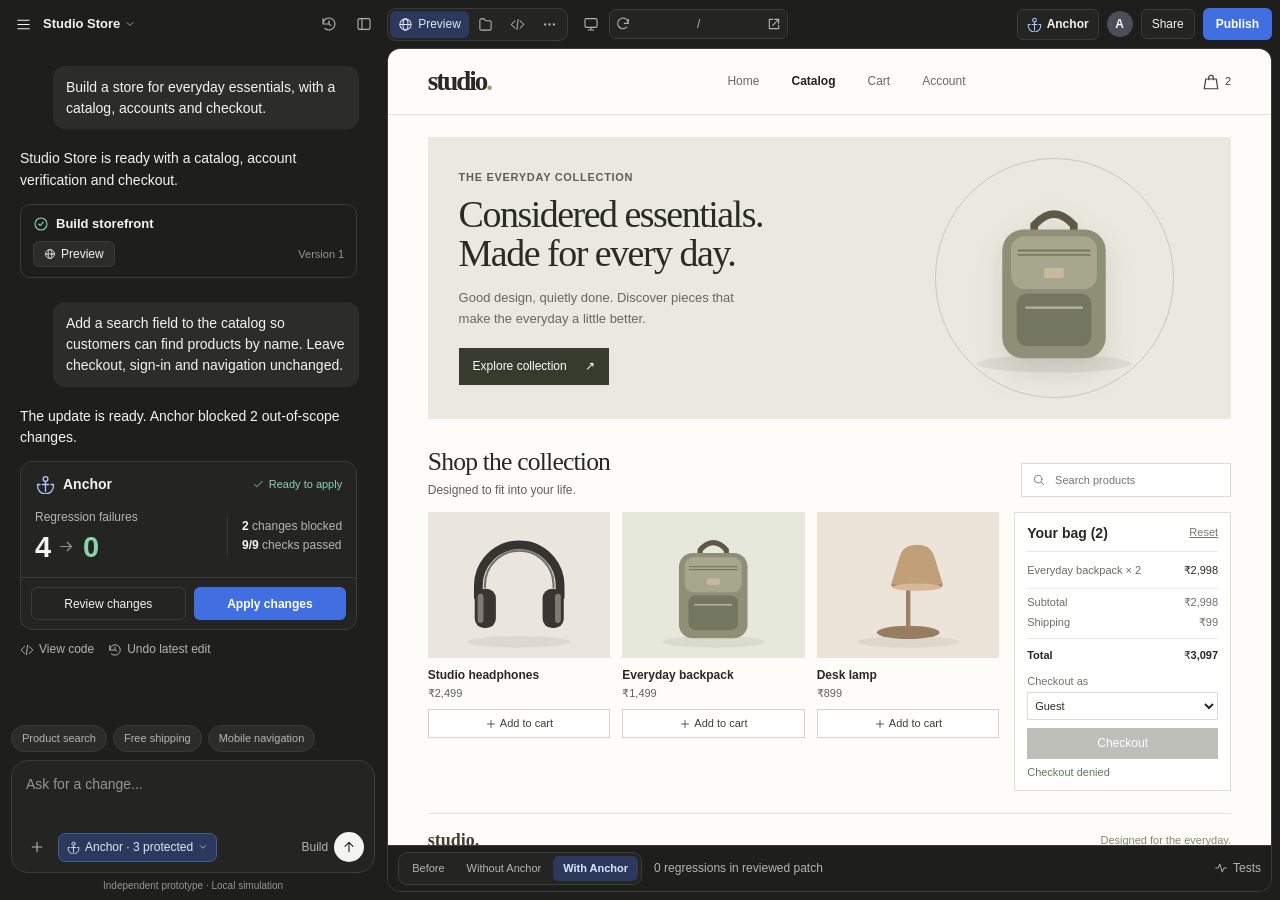
==== index.html @ e974dcbf "Release Anchor v0.2: feature-level regression protection Introduce the browser-based builder prototy" ====
<!doctype html><html lang="en"><head><meta charset="utf-8"><meta name="viewport" content="width=device-width,initial-scale=1"><meta name="color-scheme" content="dark light"><title>Studio Store | Anchor</title><style>*{box-sizing:border-box} [hidden]{display:none!important} :root{font-family:Inter,-apple-system,BlinkMacSystemFont,"Segoe UI",Arial,sans-serif;font-size:13px;font-synthesis:none} body{--bg:#191919;--surface:#242424;--surface2:#2b2b2b;--hover:#303030;--border:#383838;--ink:#f0f0ef;--muted:#a5a5a5;--faint:#737373;--blue:#4c87e8;--accent:#b9c9ff;--green:#82cfa1;--red:#f2a39f;--amber:#e5c17b;--greenbg:#21352b;--redbg:#392827;--shadow:0 12px 40px #0005;background:var(--bg);color:var(--ink);margin:0;height:100dvh;overflow:hidden}body.light{--bg:#f7f6f3;--surface:#fff;--surface2:#efeeeb;--hover:#e7e5e1;--border:#dedcd8;--ink:#242322;--muted:#66645f;--faint:#898681;--blue:#2563eb;--accent:#3259a0;--green:#28754c;--red:#b74646;--amber:#96681d;--greenbg:#e5f4e9;--redbg:#f9e8e7;--shadow:0 12px 40px #0002}button,input,textarea,select{font:inherit}button{color:inherit;cursor:pointer;background:none;border:0;line-height:1.2;padding:0}button:disabled{cursor:not-allowed;opacity:.45}button:focus-visible,input:focus-visible,textarea:focus-visible,select:focus-visible{outline:2px solid var(--blue);outline-offset:2px}button:hover:not(:disabled){filter:brightness(1.1)}svg{width:16px;height:16px;display:inline-block;vertical-align:middle;flex:none}button span[data-icon]{display:flex;align-items:center} .top-spacer{flex:1;min-width:0}.topbar{height:54px;display:flex;align-items:center;padding:0 9px;gap:9px;position:relative;z-index:4}.projectbar{display:flex;align-items:center;gap:7px;width:354px;flex:none}.icon-button{width:30px;height:30px;border-radius:6px;display:grid;place-items:center;flex:none;color:var(--muted)}.icon-button:hover{background:var(--hover);color:var(--ink)}.brand-mark{width:30px;color:var(--ink)}.project-name{display:flex;gap:5px;align-items:center;font-weight:550;white-space:nowrap}.project-name svg{width:12px;height:12px;color:var(--muted)}.toolbar{display:flex;align-items:center;gap:8px;flex:1;min-width:0}.main-tabs{display:flex;align-items:center;gap:3px;flex:none}.tab{display:flex;gap:6px;align-items:center;padding:7px 8px;border-radius:6px;color:var(--muted);height:32px}.tab.active{background:var(--surface2);color:var(--ink);box-shadow:inset 0 0 0 1px var(--border)}.tab:not(.active) .tab-label{display:none}.tab:hover:not(.active){background:var(--hover)}.preview-controls{display:flex;align-items:center;gap:5px;flex:1;max-width:450px;min-width:50px}.address{border:1px solid var(--border);height:31px;border-radius:6px;display:flex;align-items:center;justify-content:space-between;flex:1;min-width:38px;color:var(--muted);background:var(--surface)}.address .icon-button{width:27px;height:27px}.address span{flex:1;text-align:center;font-size:12px}.anchor-top{display:flex;align-items:center;gap:5px;height:31px;border:1px solid #65748f;background:#232d42;color:#d4e1ff;border-radius:7px;padding:0 8px;font-size:12px;font-weight:550;white-space:nowrap}.light .anchor-top{background:#e7edff;color:#3558a4;border-color:#bac9ea}.anchor-top.inactive{background:var(--surface);color:var(--muted);border-color:var(--border)}.anchor-top svg{width:15px;height:15px}.anchor-top .count{font-size:10px;background:#ffffff12;padding:3px 5px;border-radius:4px}.avatar{width:26px;height:26px;border-radius:50%;background:#d7a8ab;color:#4d2831;display:grid;place-items:center;font-weight:600;font-size:12px;flex:none}.quiet{display:inline-flex;align-items:center;justify-content:center;gap:6px;border:1px solid var(--border);background:var(--surface);border-radius:6px;min-height:30px;padding:6px 10px;font-weight:500;white-space:nowrap}.quiet:hover{background:var(--hover)}.primary,.publish{display:inline-flex;justify-content:center;align-items:center;gap:6px;border-radius:6px;min-height:30px;padding:7px 12px;background:#3478e4;color:#fff;font-weight:550;white-space:nowrap}.publish{height:32px}.workspace{height:calc(100dvh - 54px);display:grid;grid-template-columns:354px minmax(0,1fr);gap:8px;padding:0 8px 8px}.chat{display:flex;min-width:0;flex-direction:column;min-height:0;position:relative}.chat-scroll{overflow:auto;padding:10px 10px 14px 8px;flex:1;min-height:0;scrollbar-width:thin;scrollbar-color:var(--border) transparent}.date{text-align:center;color:var(--faint);font-size:11px;margin:4px 0 20px}.message.user{background:var(--surface2);border-radius:12px 12px 4px 12px;padding:12px 13px;line-height:1.55;margin:0 0 20px 20px;font-size:13px}.assistant{padding:0 1px 0 2px;margin-bottom:20px;line-height:1.6}.assistant-title{display:flex;gap:7px;align-items:center;margin-bottom:9px;font-size:12px}.assistant-title b{font-weight:560}.assistant p{margin:0 0 11px;color:var(--ink);font-size:13px}.version-card{border:1px solid var(--border);border-radius:8px;padding:10px;background:var(--surface);font-size:12px;line-height:1.4}.version-card>div:first-child{display:flex;align-items:center;gap:7px}.version-card>div:first-child svg{color:var(--green)}.version-card b{font-weight:550}.version-actions{display:flex;align-items:center;justify-content:space-between;margin-top:9px;color:var(--faint);font-size:10px}.version-actions button{background:var(--surface2);border:1px solid var(--border);border-radius:5px;padding:5px 8px;color:var(--ink);display:flex;align-items:center;gap:5px;font-size:11px}.version-actions svg{width:12px;height:12px}.review-card{border:1px solid var(--border);border-radius:9px;background:var(--surface);overflow:hidden}.review-card-head{padding:11px 10px;display:flex;align-items:center;gap:8px;border-bottom:1px solid var(--border)}.anchor-symbol,.anchor-logo{border-radius:7px;background:#29354e;border:1px solid #405172;display:grid;place-items:center;color:#c0d0ff;width:29px;height:29px;flex:none}.anchor-symbol svg{width:17px;height:17px}.review-card-head b{display:block;font-size:12px;font-weight:600;line-height:1.4}.review-card-head small{display:block;font-size:10px;color:var(--muted);margin-top:2px;line-height:1.2}.status{margin-left:auto;display:flex;align-items:center;gap:4px;font-size:10px;font-weight:550;white-space:nowrap}.status svg{width:12px;height:12px}.good{color:var(--green)}.warn{color:var(--amber)}.bad{color:var(--red)}.review-lines{padding:7px 10px 9px;display:grid;gap:9px;font-size:11px}.review-lines>div{display:flex;align-items:center;gap:7px;color:var(--muted)}.review-lines svg{width:13px;height:13px;color:var(--faint)}.review-lines strong{margin-left:auto;color:var(--ink);font-weight:600;white-space:nowrap;font-variant-numeric:tabular-nums}.review-lines em{font-style:normal;font-weight:400;color:var(--muted);padding:0 2px}.review-actions{border-top:1px solid var(--border);padding:9px;display:flex;gap:7px}.review-actions button{flex:1;font-size:11px;padding:7px 5px}.response-actions{display:flex;gap:13px;margin-top:10px}.text-link{display:inline-flex;align-items:center;gap:4px;color:var(--muted);font-size:11px;font-weight:500;white-space:nowrap}.text-link:hover{color:var(--ink)}.text-link svg{width:12px;height:12px}.composer-wrap{padding:0 2px 0 2px;flex:none}.scenario-chips{display:flex;gap:5px;overflow:auto;scrollbar-width:none;padding:4px 1px 8px}.scenario-chip{font-size:10px;border:1px solid var(--border);border-radius:6px;padding:6px 8px;white-space:nowrap;color:var(--muted);background:var(--bg)}.scenario-chip.selected{color:var(--ink);background:var(--surface)}.composer{border:1px solid var(--border);border-radius:16px;background:var(--surface);padding:9px;box-shadow:0 2px 6px #0001}.composer textarea{resize:none;background:transparent;border:none;outline:none;color:var(--ink);width:100%;min-height:52px;line-height:1.45;font-size:13px;padding:3px 5px}.composer textarea::placeholder{color:var(--faint)}.composer-bar{display:flex;align-items:center;gap:6px}.anchor-chip{display:flex;align-items:center;gap:5px;border:1px solid #46587a;color:#d4e1ff;background:#29354e;border-radius:6px;min-height:28px;padding:5px 7px;font-size:11px}.light .anchor-chip{background:#e8efff;border-color:#b8c9f0;color:#3558a4}.anchor-chip.inactive{border-color:var(--border);background:var(--surface2);color:var(--muted)}.anchor-chip svg{width:13px;height:13px}.anchor-chip span:last-child svg{width:10px;height:10px}.build-label{font-size:11px;color:var(--muted)}.send{width:28px;height:28px;border-radius:50%;display:grid;place-items:center;background:var(--ink);color:var(--bg)}.send svg{width:16px;height:16px}.disclaimer{font-size:9px;color:var(--faint);padding:7px 0 1px;text-align:center}.main-area{border:1px solid var(--border);background:var(--surface);border-radius:9px;min-width:0;min-height:0;overflow:hidden;position:relative}.view{display:none;width:100%;height:100%;min-height:0}.view.active{display:flex;flex-direction:column}.preview-frame{flex:1;min-height:0;overflow:auto;background:#f6f3ee;scrollbar-width:thin;scrollbar-color:#b4b0a7 transparent;position:relative}.preview-frame.mobile{background:#292929;padding:14px;display:flex;justify-content:center;align-items:flex-start}.preview-frame.mobile .store{max-width:390px;width:100%;min-height:100%;border-radius:12px;overflow:hidden}.preview-bottom{display:flex;align-items:center;gap:9px;padding:7px 10px;border-top:1px solid var(--border);background:var(--surface);flex:none;min-height:42px}.version-switch{display:flex;background:var(--bg);border:1px solid var(--border);border-radius:7px;padding:2px;gap:1px;flex:none}.version-switch button{border-radius:5px;color:var(--muted);font-size:10px;padding:6px 9px;white-space:nowrap}.version-switch button.active{background:var(--surface2);color:var(--ink);font-weight:550}.preview-hint{font-size:11px;color:var(--muted);flex:1;overflow:hidden;text-overflow:ellipsis;white-space:nowrap}.preview-hint.bad{color:var(--red)}.preview-anchor{display:flex;align-items:center;gap:5px;color:var(--accent);font-size:11px;white-space:nowrap}.preview-anchor svg{width:14px;height:14px}.store{font-family:Arial,Helvetica,sans-serif;background:#fdfcf9;color:#292825;min-height:100%;container-type:inline-size}.shop-header{display:flex;align-items:center;justify-content:space-between;padding:19px 4.5%;border-bottom:1px solid #e7e3da;background:#fdfcf9;gap:14px}.shop-brand{font-family:Georgia,serif;font-size:27px;font-weight:bold;letter-spacing:-2px;color:#292825;text-decoration:none;line-height:1}.shop-brand span{color:#96997c}.store-nav{display:flex;gap:clamp(12px,2.8vw,32px);align-items:center}.store-nav button{font-size:12px;color:#6a6862;white-space:nowrap}.store-nav button.active{color:#222;font-weight:600}.shop-cart-icon{display:flex;align-items:center;gap:5px;font-size:11px;color:#423e36}.shop-cart-icon svg{width:18px;height:18px}.shop-content{padding:0 4.5%}.shop-hero{margin-top:22px;display:grid;grid-template-columns:1.2fr .8fr;min-height:260px;align-items:center;gap:12px;background:#eae9df;overflow:hidden;padding:clamp(22px,4cqw,52px);position:relative}.shop-kicker{font-size:9px;letter-spacing:1.8px;font-weight:700;color:#71735c;margin-bottom:17px}.shop-hero h1{font:400 clamp(30px,4.3cqw,62px)/1.04 Georgia,serif;letter-spacing:-1.8px;margin:0 0 14px;color:#292c22}.shop-hero p{font-size:12px;color:#67685d;line-height:1.6;max-width:295px;margin:0 0 19px}.shop-button{background:#363b2e;color:#fff;font-size:11px;padding:11px 14px;display:inline-flex;align-items:center;gap:18px}.hero-art{height:100%;min-height:190px;display:grid;place-items:center;position:relative;isolation:isolate}.hero-art svg{width:100%;height:auto;max-width:240px;max-height:240px;position:relative;z-index:1;filter:drop-shadow(0 12px 14px #38372622)}.art-ring{border:1px solid #c8c9b6;border-radius:50%;aspect-ratio:1;width:82%;position:absolute;z-index:0}.art-caption{position:absolute;bottom:0;right:0;font-size:9px;color:#777868;letter-spacing:.5px}.shop-section-title{display:flex;align-items:flex-end;justify-content:space-between;gap:12px;margin-top:29px;margin-bottom:15px}.shop-section-title h2{font:400 clamp(23px,2.9cqw,33px)/1.1 Georgia,serif;letter-spacing:-.8px;margin:0 0 7px}.shop-section-title p{font-size:11px;color:#77736b;margin:0}.shop-search-wrap{display:flex;align-items:center;gap:7px;border:1px solid #dedbd2;background:#fff;padding:7px 10px;max-width:210px;min-width:110px;width:32%;height:34px;color:#817c71}.shop-search-wrap input{border:0;background:transparent;color:#292825;outline:none;font-size:11px;width:100%;min-width:0}.shop-search-wrap svg{width:14px;height:14px}.shop-grid{display:grid;grid-template-columns:minmax(0,1fr) minmax(164px,27%);gap:17px;align-items:start}.products{display:grid;grid-template-columns:repeat(3,minmax(0,1fr));gap:12px}.product{min-width:0;display:flex;flex-direction:column}.product-art{aspect-ratio:1.12;display:grid;place-items:center;background:#eae6de;overflow:hidden}.product-art.art-2{background:#e7e8dc}.product-art.art-3{background:#ece4d9}.product-art svg{width:100%;height:100%;max-height:200px}.product-detail{display:flex;flex-direction:column;gap:5px;padding:10px 0 0;font-size:11px}.product-detail b{font-size:12px;font-weight:600;overflow-wrap:anywhere}.product-detail span{color:#6e6c62}.add{display:flex;align-items:center;gap:3px;justify-content:center;color:#3d4132;border:1px solid #d6d4c8;padding:7px 3px;font-size:10px;margin-top:4px;background:#fff;white-space:nowrap}.add svg{width:12px;height:12px}.cartbox{border:1px solid #dfdcd2;background:#fff;padding:12px;min-width:0}.cart-title{display:flex;justify-content:space-between;align-items:center;gap:5px;border-bottom:1px solid #e9e7e1;padding-bottom:10px}.cart-title h3{margin:0;font-size:13px;font-weight:600;white-space:nowrap}.cart-title button{font-size:10px;color:#77766d;text-decoration:underline}.cart-item{display:flex;justify-content:space-between;gap:6px;font-size:10px;padding:11px 0;border-bottom:1px solid #edeae4;color:#6f6b62;line-height:1.3}.cart-item b{font-weight:500;white-space:nowrap;color:#292825}.cart-row{display:flex;justify-content:space-between;font-size:11px;gap:6px;color:#716e64;padding:7px 0 0}.cart-row.total{margin-top:9px;border-top:1px solid #e9e7e1;padding-top:10px;color:#292825;font-weight:700}.account-label{display:block;margin-top:13px;font-size:10px;color:#77736b}.cartbox select{margin-top:5px;border:1px solid #dedbd2;background:#fff;color:#292825;font-size:11px;width:100%;padding:6px 3px}.checkout-button{margin-top:8px;width:100%;background:#363b2e;color:#fff;font-size:11px;padding:8px}.checkout-button:disabled{background:#8a8c80;opacity:.55}.checkout-note{font-size:9px;margin:7px 0 0;color:#887f75}.checkout-note.allowed{color:#a63c35}.checkout-note.denied{color:#5d7956}.shop-footer{border-top:1px solid #e7e3da;margin-top:32px;padding:16px 0;color:#3f4038;font:600 18px Georgia,serif;display:flex;justify-content:space-between;align-items:center}.shop-footer span{font:11px Arial,sans-serif;color:#878378}.empty{padding:25px 5px;color:#827e74;font-size:12px}.code-layout{display:flex;height:100%;min-height:0;overflow:hidden}.file-tree{width:200px;flex:none;background:var(--bg);border-right:1px solid var(--border);padding:12px 8px}.pane-title{font-size:11px;text-transform:uppercase;color:var(--muted);letter-spacing:.7px;padding:6px 5px}.tree-root{font-size:12px;margin:13px 0 4px;display:flex;align-items:center;gap:5px;padding:0 5px;color:var(--muted)}#file-list button{display:flex;gap:7px;align-items:center;padding:8px 8px;margin:2px 0;border-radius:5px;width:100%;font-size:12px;text-align:left}#file-list button.active,#file-list button:hover{background:var(--surface2)}#file-list button>svg{color:#dfb86a}.file-lock{margin-left:auto;color:var(--muted)}.file-lock svg{width:12px;height:12px}.code-pane{flex:1;min-width:0;display:flex;flex-direction:column}.code-head{border-bottom:1px solid var(--border);display:flex;align-items:center;gap:10px;padding:11px 14px;font-size:12px}.code-content{overflow:auto;flex:1;padding:15px 0;font:12px/1.8 ui-monospace,SFMono-Regular,Consolas,monospace}.code-content pre{padding:0 20px;white-space:pre-wrap;overflow-wrap:anywhere;color:var(--ink)}.source-label{padding:0 20px 13px;font:11px Inter,Arial,sans-serif;color:var(--muted)}.diff-line{display:flex;gap:9px;font:11px/1.6 ui-monospace,SFMono-Regular,Consolas,monospace;padding:8px 11px;overflow-wrap:anywhere;white-space:pre-wrap}.diff-line code{min-width:0;overflow-wrap:anywhere}.diff-line span{flex:none}.removed{background:var(--redbg);color:var(--red)}.added{background:var(--greenbg);color:var(--green)}.code-content .diff-line{padding:10px 20px}.code-reason{padding:15px 20px;font:12px/1.6 Inter,Arial,sans-serif;color:var(--muted)}.files-pane{padding:25px;max-width:700px;overflow:auto}.files-pane h2{font-size:20px;margin:0 0 8px}.files-pane p{color:var(--muted);margin-bottom:20px}.tool-tile{width:100%;display:flex;align-items:center;gap:12px;border:1px solid var(--border);background:var(--surface);border-radius:8px;padding:13px;margin:8px 0;text-align:left}.tool-tile:hover{background:var(--hover)}.tool-tile>svg,.tool-tile>span[data-icon]{color:var(--muted)}.tool-tile div{flex:1;min-width:0}.tool-tile b{font-size:13px;font-weight:550}.tool-tile small{font-size:11px;display:block;color:var(--muted);margin-top:4px}.tool-tile svg{width:16px;height:16px}.popover{position:fixed;z-index:9;left:10px;top:48px;background:var(--surface);border:1px solid var(--border);border-radius:9px;box-shadow:var(--shadow);padding:10px;width:225px}.popover b{display:block;padding:5px;font-weight:550}.popover small{display:block;padding:0 5px 7px;color:var(--muted)}.popover button{display:flex;align-items:center;gap:7px;width:100%;padding:8px 6px;border-radius:5px;text-align:left;font-size:12px}.popover button:hover{background:var(--hover)}.example-pop{top:auto;bottom:134px;left:12px;width:250px}.overlay{position:fixed;inset:0;background:#0004;z-index:10;display:flex;justify-content:flex-end;padding:7px}.drawer{width:min(448px,100%);height:100%;background:var(--bg);border:1px solid var(--border);border-radius:12px;box-shadow:var(--shadow);display:flex;flex-direction:column;overflow:hidden}.drawer-header{display:flex;align-items:center;gap:10px;padding:16px 17px 13px}.anchor-logo{width:36px;height:36px;border-radius:9px}.anchor-logo svg{width:21px;height:21px}.drawer h2{font-size:17px;margin:0 0 4px;font-weight:600}.drawer-header p{font-size:11px;color:var(--muted);margin:0}.drawer-tabs{display:flex;gap:4px;border-bottom:1px solid var(--border);padding:0 15px;flex:none}.drawer-tabs button{font-size:12px;padding:12px 10px;color:var(--muted);border-bottom:2px solid transparent}.drawer-tabs button.active{color:var(--ink);border-bottom-color:var(--blue)}.drawer-scroll{flex:1;overflow:auto;padding:15px 16px;scrollbar-width:thin;scrollbar-color:var(--border) transparent}.master-toggle{display:flex;justify-content:space-between;align-items:center;gap:12px;border:1px solid var(--border);background:var(--surface);border-radius:8px;padding:13px}.master-toggle b,.lock-row b{font-size:13px;font-weight:550;display:block}.master-toggle small,.lock-row small{font-size:11px;color:var(--muted);display:block;margin-top:5px;line-height:1.35}.switch{position:relative;display:inline-flex;width:33px;height:20px;flex:none;cursor:pointer}.switch input{position:absolute;width:33px;height:20px;opacity:0;margin:0;cursor:pointer}.switch i{display:block;border-radius:20px;background:var(--border);width:33px;height:20px;pointer-events:none;transition:background .15s}.switch i:after{content:'';position:absolute;left:3px;top:3px;background:#fff;width:14px;height:14px;border-radius:50%;transition:transform .15s}.switch input:checked+i{background:#3478e4}.switch input:checked+i:after{transform:translateX(13px)}.switch input:focus-visible+i{outline:2px solid var(--blue);outline-offset:2px}.section-heading{display:flex;align-items:center;justify-content:space-between;margin:21px 0 10px}.section-heading b{font-size:12px;font-weight:600}.lock-list,.dependency-list{border:1px solid var(--border);background:var(--surface);border-radius:8px;overflow:hidden}.lock-row{display:flex;gap:10px;align-items:center;padding:13px 11px;border-bottom:1px solid var(--border);cursor:pointer}.lock-row:last-child{border-bottom:0}.lock-row>span:nth-child(2){flex:1}.feature-icon{width:28px;height:28px;border-radius:7px;background:var(--surface2);color:var(--muted);display:grid;place-items:center}.dependency-list>div{display:flex;align-items:center;gap:9px;padding:12px;border-bottom:1px solid var(--border)}.dependency-list>div:last-child{border:0}.dependency-list b{font:12px ui-monospace,monospace;display:block}.dependency-list small{display:block;font-size:10px;color:var(--muted);margin-top:4px}.dependency-list svg{color:var(--muted)}.dependency-list p{padding:0 12px;font-size:12px;color:var(--muted)}.drawer-note{font-size:11px;color:var(--muted);line-height:1.6;margin:12px 2px}.drawer-footer{border-top:1px solid var(--border);display:flex;align-items:center;justify-content:space-between;gap:9px;padding:12px 16px;flex:none}.drawer-footer span{font-size:11px;color:var(--muted)}.drawer-footer button{font-size:12px}.summary-strip{display:grid;grid-template-columns:repeat(3,1fr);gap:8px}.summary-strip>div{background:var(--surface);border:1px solid var(--border);border-radius:8px;padding:10px;display:flex;flex-direction:column;gap:5px;min-width:0}.summary-strip small{font-size:10px;color:var(--muted)}.summary-strip b{font-size:23px;font-weight:600;letter-spacing:-.7px}.patch-card{border:1px solid var(--border);border-radius:8px;background:var(--surface);overflow:hidden;margin-bottom:10px}.patch-title{display:flex;align-items:center;padding:10px;gap:7px}.patch-title b{font:600 12px ui-monospace,monospace}.patch-title svg{color:var(--muted)}.patch-intent{color:var(--muted);font-size:11px;padding:0 10px 10px;line-height:1.4}.patch-reason{padding:10px 10px 0;color:var(--amber);font-size:10px;line-height:1.4}.patch-reason svg{width:12px;height:12px}.patch-open{margin:10px}.test-header,.test-row{display:grid;grid-template-columns:minmax(0,1fr) 53px 53px;align-items:center;gap:5px;padding:9px 7px;font-size:11px;border-bottom:1px solid var(--border)}.test-header{color:var(--muted);font-size:10px}.test-header span:not(:first-child){text-align:center}.test-row small{color:var(--muted);font-size:9px;display:block;margin-top:4px}.test-row.acceptance{background:var(--surface2)}.test-icon{display:flex;justify-content:center}.test-icon svg{width:15px;height:15px}.estimate{border:1px solid var(--border);background:var(--surface);padding:12px;border-radius:8px}.estimate label{display:flex;justify-content:space-between;align-items:center;gap:8px;font-size:11px;color:var(--muted);margin-bottom:10px}.estimate input{width:60px;background:var(--bg);border:1px solid var(--border);border-radius:5px;color:var(--ink);padding:6px;text-align:right}.estimate-total{display:flex;justify-content:space-between;align-items:center;border-top:1px solid var(--border);padding-top:10px;font-size:12px}.estimate-total b{font-size:23px;color:var(--green)}.estimate small{font-size:10px;color:var(--muted);display:block;margin-top:7px}.modal-backdrop{position:fixed;inset:0;background:#0007;display:grid;place-items:center;z-index:12;padding:15px}.modal{width:min(410px,100%);border:1px solid var(--border);background:var(--bg);border-radius:12px;box-shadow:var(--shadow);padding:15px}.modal header{display:flex;align-items:center;justify-content:space-between;gap:10px}.modal h2{font-size:17px;margin:0;font-weight:600}.modal p{font-size:12px;color:var(--muted);line-height:1.6}.modal .primary{margin-top:6px}.chat-hidden{grid-template-columns:minmax(0,1fr)}.hidden-chat{display:none}.chat-hidden .main-area{grid-column:1}.chat-hidden .chat{display:none}#toast{position:fixed;bottom:18px;left:50%;transform:translateX(-50%);z-index:20;background:var(--surface2);border:1px solid var(--border);color:var(--ink);box-shadow:var(--shadow);border-radius:8px;padding:11px 15px;font-size:12px;max-width:90vw;text-align:center}
@container (max-width:670px){.shop-grid{grid-template-columns:minmax(0,1fr) minmax(150px,34%);gap:12px}.products{grid-template-columns:repeat(2,minmax(0,1fr))}.shop-hero{min-height:210px}.shop-hero h1{font-size:33px}.hero-art svg{max-width:190px}}
@container (max-width:430px){.shop-header{padding:15px 4%;gap:8px}.shop-brand{font-size:23px}.store-nav{gap:8px}.store-nav button{font-size:10px}.shop-hero{margin-top:13px;grid-template-columns:1fr;gap:0;padding:19px;min-height:0}.shop-hero h1{font-size:32px;letter-spacing:-1.3px}.shop-hero p{font-size:11px}.hero-art{min-height:110px;height:110px}.hero-art svg{width:125px;height:125px}.art-ring{width:125px}.art-caption{font-size:8px}.shop-section-title{margin-top:20px;align-items:center}.shop-section-title h2{font-size:23px}.shop-section-title p{display:none}.shop-grid{grid-template-columns:1fr}.products{grid-template-columns:repeat(2,minmax(0,1fr))}.product-art{aspect-ratio:1.3}.cartbox{margin-top:5px}}
@media(max-width:1150px){.projectbar{width:318px}.workspace{grid-template-columns:318px minmax(0,1fr)}.chat-hidden{grid-template-columns:1fr}.toolbar{gap:5px}.preview-controls{max-width:220px}.share{display:none}.review-card-head{gap:6px}.review-card-head small{font-size:9px}.status{font-size:9px}.review-lines{font-size:10px}.preview-hint{display:none}}
@media(max-width:790px){.projectbar{width:auto;min-width:0}.project-name{font-size:12px}.projectbar .top-spacer{display:none}.projectbar #history{display:none}.toolbar{justify-content:flex-end}.topbar{gap:4px;padding:0 7px}.main-tabs .tab{padding:6px 5px}.preview-controls{display:none}.anchor-top{padding:0 6px}.avatar{display:none}.workspace{grid-template-columns:270px minmax(0,1fr);gap:6px;padding:0 5px 5px}.chat-hidden{grid-template-columns:1fr}.chat-scroll{padding-right:4px;padding-left:3px}.message.user{margin-left:7px;font-size:12px}.assistant p{font-size:12px}.review-card-head{flex-wrap:wrap}.review-lines{font-size:10px}.review-actions{gap:4px}.review-actions button{font-size:10px}.review-card-head .status{margin-left:auto}.preview-bottom{padding:5px 4px}.version-switch button{font-size:9px;padding:5px}.preview-anchor{display:none}.file-tree{width:120px}.code-head{padding:8px}.code-head .quiet{font-size:10px;padding:5px}.composer-bar{gap:3px}.build-label{display:none}.disclaimer{font-size:8px}}
@media(max-width:600px){body{height:auto;min-height:100dvh;overflow:auto}.topbar{height:47px;position:sticky;top:0;background:var(--bg)}.projectbar{gap:2px}.project-name{max-width:96px;overflow:hidden;text-overflow:ellipsis}.brand-mark{width:25px}.projectbar #hide-chat{display:none}.toolbar{gap:4px}.main-tabs{gap:0}.main-tabs .tab.active .tab-label{display:none}.main-tabs .tab{padding:5px}.main-tabs .tab svg{width:14px;height:14px}.publish{display:none}.anchor-top{height:28px;font-size:11px}.anchor-top .count{font-size:9px;padding:2px}.workspace,.chat-hidden{height:auto;display:flex;flex-direction:column;padding:0 5px 5px;gap:8px}.chat{min-height:0}.chat-scroll{max-height:340px;flex:none;padding:8px 9px}.chat-scroll .first-msg,.chat-scroll .first-msg+.assistant{display:none}.chat-scroll .message.user{margin:0 0 12px 20px}.assistant{margin-bottom:3px}.review-card-head{flex-wrap:nowrap}.review-lines{font-size:11px}.review-card-head .status{font-size:10px}.composer-wrap{padding:0 4px}.composer textarea{min-height:44px}.composer-bar{gap:6px}.build-label{display:inline}.disclaimer{font-size:9px}.main-area{height:600px;flex:none}.preview-bottom{padding:6px 8px}.version-switch button{font-size:10px;padding:6px}.preview-anchor{display:flex;margin-left:auto}.overlay{padding:4px}.drawer{width:100%}.drawer-scroll{padding:13px}.drawer-tabs{padding:0 8px}.drawer-tabs button{padding:11px 9px;font-size:11px}.example-pop{top:110px;bottom:auto}.file-tree{width:115px}.files-pane{padding:17px}.store{min-height:100%}.preview-frame.mobile{padding:8px}.preview-frame.mobile .store{border-radius:6px}.code-head .quiet{font-size:9px}.modal{padding:12px}}
.checkout-note.correct{color:#5d7956}.checkout-note.incorrect{color:#a63c35}.chat-scroll{scroll-behavior:auto}.scenario-chips{justify-content:space-between}.scenario-chip{padding:6px 7px}.scenario-chips .scenario-chip:last-child{flex-shrink:1}.chat-end{height:1px}.message.user{margin-bottom:16px}.assistant{margin-bottom:16px}.date{margin-bottom:12px}.assistant-title{margin-bottom:7px}.assistant p{margin-bottom:9px}.version-card{padding:9px}.shop-hero{min-height:250px}.hero-art{max-height:230px}.hero-art svg{max-height:220px}.product-art{aspect-ratio:1.25}.shop-grid{gap:15px}.shop-footer{margin-top:22px}@media(max-width:600px){.chat-scroll{max-height:405px}.chat-scroll .message.user{margin-bottom:12px}.assistant{margin-bottom:4px}.hero-art{height:110px}.shop-hero{min-height:0}.hero-art svg{max-height:125px}.product-art{aspect-ratio:1.3}}

/* Workspace design system */
:root{font-size:14px;--radius:8px;--control-radius:6px;--space:4px;--chat-width:clamp(350px,29vw,440px)}
body{--bg:#1e1e1d;--surface:#242423;--surface2:#2c2c2b;--hover:#363634;--border:#3b3b39;--ink:#f4f4f1;--muted:#b5b5b0;--faint:#969690;--blue:#4779ed;--accent:#b2c7ff;--green:#8ad4a8;--red:#ffb0aa;--amber:#e6c58a;--primary:#416fe0;--primary-hover:#507ef0;--selected:#2c395d;--selected-border:#455b94;--selected-ink:#dce6ff;--shadow:0 12px 40px #0005;font-variant-numeric:tabular-nums}
body.light{--bg:#f7f7f5;--surface:#fff;--surface2:#eeefec;--hover:#e7e8e5;--border:#d8d9d4;--ink:#242522;--muted:#5f625c;--faint:#72756e;--blue:#315fd2;--accent:#3158bd;--green:#236f48;--red:#b1413d;--amber:#8a5c14;--primary:#315fd2;--primary-hover:#2853c1;--selected:#e7edff;--selected-border:#b7c7f2;--selected-ink:#244ba7;--shadow:0 12px 40px #0002}
button{transition:background-color .12s,color .12s,border-color .12s,opacity .12s}button:hover:not(:disabled){filter:none}button:active:not(:disabled){opacity:.82}button:disabled{opacity:.48}
.topbar{height:48px;padding:0 8px;gap:8px}.projectbar{width:var(--chat-width);gap:5px}.workspace{height:calc(100dvh - 48px);grid-template-columns:var(--chat-width) minmax(0,1fr);gap:8px;padding:0 8px 8px}.workspace.chat-hidden{grid-template-columns:1fr}.project-name{font-size:13px;font-weight:550;gap:4px}.brand-mark{width:28px}.brand-mark svg{width:17px;height:17px}.icon-button{width:30px;height:30px;border-radius:var(--control-radius)}
.toolbar{gap:8px}.main-tabs{gap:2px;background:var(--surface);border:1px solid var(--border);border-radius:9px;padding:2px}.tab{height:27px;padding:5px 8px;border-radius:6px;font-size:12px;gap:5px}.tab svg{width:15px;height:15px}.tab.active{background:var(--selected);color:var(--selected-ink);box-shadow:none}.tab:not(.active){width:30px;justify-content:center;padding:5px}.preview-controls{max-width:360px;gap:3px}.address{height:30px;border-radius:7px;font-size:12px}.address .icon-button{height:26px;width:26px}.avatar{background:#4a4e58;color:#f1f3f9;width:26px;height:26px}.light .avatar{background:#d9e0f0;color:#35415b}
.quiet{border-color:var(--border);background:var(--surface);border-radius:var(--control-radius);font-size:12px}.primary,.publish{background:var(--primary);border-radius:var(--control-radius);font-size:12px;font-weight:600;min-height:32px}.primary:hover:not(:disabled),.publish:hover:not(:disabled){background:var(--primary-hover)}.publish{padding:7px 13px}.anchor-top,.light .anchor-top{border:1px solid var(--border);background:var(--surface);color:var(--ink);border-radius:var(--control-radius);font-size:12px;padding:0 9px}.anchor-top svg{color:var(--accent)}.anchor-top:hover,.light .anchor-top:hover{background:var(--hover)}.anchor-top.inactive svg{color:var(--muted)}
.chat-scroll{padding:18px 10px 12px;scrollbar-gutter:stable;overscroll-behavior:contain}.message.user{padding:11px 13px;margin:0 0 19px 35px;border-radius:12px;background:var(--surface2);font-size:14px;line-height:1.48;overflow-wrap:anywhere}.assistant{padding:0 2px;margin-bottom:24px;line-height:1.55}.assistant p{font-size:14px;line-height:1.55;margin:0 0 12px}.version-card{padding:10px 12px;background:transparent;border-radius:10px;font-size:13px}.version-card b{font-weight:550}.version-actions{font-size:11px;margin-top:8px}.version-actions button{font-size:12px;border-radius:6px;padding:5px 10px}.review-card{border:1px solid var(--border);border-radius:12px;background:var(--surface);overflow:hidden}.review-card-head{padding:13px 14px;border-bottom:0;gap:8px}.review-card-head b{font-size:14px;font-weight:600}.anchor-symbol,.anchor-logo{background:none;border:none;width:20px;height:20px;color:var(--accent);border-radius:0}.anchor-symbol svg{width:19px;height:19px}.status{font-size:11px;gap:4px;font-weight:500}.status svg{width:13px;height:13px}.impact{padding:0 14px 13px;display:flex;gap:15px;align-items:center}.impact-main{flex:1;min-width:0}.impact-label{display:block;font-size:12px;color:var(--muted);margin-bottom:3px}.impact-nums{display:flex;align-items:center;gap:8px;font-size:29px;font-weight:600;letter-spacing:-1.2px;line-height:1.2}.impact-nums svg{width:17px;height:17px;color:var(--faint)}.impact-nums .good{color:var(--green)}.impact-meta{flex:none;border-left:1px solid var(--border);padding-left:14px;font-size:12px;line-height:1.6;color:var(--muted)}.impact-meta strong{font-weight:600;color:var(--ink)}.impact-meta div{white-space:nowrap}.review-actions{padding:9px 10px;gap:8px}.review-actions button{font-size:12px;min-height:33px}.response-actions{gap:14px;margin-top:12px}.text-link{font-size:12px;gap:5px}.text-link svg{width:14px;height:14px}.composer-wrap{padding:0 4px 0 3px}.scenario-chips{justify-content:flex-start;gap:6px;padding:3px 0 8px;flex-wrap:wrap}.scenario-chip{background:var(--surface2);border:1px solid var(--border);border-radius:15px;padding:6px 10px;font-size:11px;color:var(--muted);line-height:1.2}.scenario-chip.selected{background:var(--surface2);color:var(--muted)}.scenario-chip:hover,.scenario-chip:focus-visible{color:var(--ink);background:var(--hover)}.composer{border:1px solid var(--border);background:var(--surface);border-radius:17px;padding:10px;box-shadow:none}.composer:focus-within{border-color:var(--selected-border)}.composer textarea{font-size:14px;min-height:58px;padding:3px 4px;line-height:1.5}.composer textarea:focus-visible{outline:none}.composer textarea::placeholder{color:var(--faint)}.composer-bar{gap:6px}.anchor-chip,.light .anchor-chip{background:var(--selected);border:1px solid var(--selected-border);color:var(--selected-ink);font-size:12px;border-radius:7px;padding:5px 8px;min-height:29px}.anchor-chip.inactive{background:var(--surface2);border-color:var(--border);color:var(--muted)}.build-label{font-size:12px;color:var(--muted)}.send{height:30px;width:30px;background:var(--ink);color:var(--bg);flex:none}.send:hover:not(:disabled){background:var(--primary);color:white}.disclaimer{font-size:10px;color:var(--faint);padding:7px 0 1px}
.main-area{border-radius:13px;border:1px solid var(--border)}.preview-bottom{gap:12px;min-height:44px;padding:6px 10px;background:var(--bg);border-top:1px solid var(--border)}.version-switch{padding:3px;border-radius:9px;background:var(--surface);gap:2px}.version-switch button{font-size:11px;padding:6px 10px;border-radius:6px}.version-switch button.active{background:var(--selected);color:var(--selected-ink);font-weight:600}.preview-hint{font-size:12px}.preview-anchor{color:var(--muted);font-size:12px}.preview-anchor:hover{color:var(--ink)}
.drawer{width:min(490px,100%);border-radius:14px;box-shadow:var(--shadow)}.drawer-header{padding:18px 20px 10px;align-items:flex-start}.drawer h2{display:flex;align-items:center;gap:8px;font-size:20px;letter-spacing:-.4px;margin:0 0 6px}.drawer h2 svg{width:20px;height:20px;color:var(--accent)}.drawer-header p{font-size:13px}.drawer-tabs{gap:12px;padding:0 20px}.drawer-tabs button{font-size:13px;padding:12px 0;margin-right:4px}.drawer-tabs button.active{font-weight:600}.drawer-scroll{padding:20px}.drawer-footer{padding:12px 20px}.drawer-footer button{min-height:34px}.master-toggle{background:var(--surface);border-radius:10px}.lock-row{font-size:13px}.drawer-note{font-size:12px;line-height:1.5}.section-heading{margin-top:20px}.summary-strip{border-radius:10px}.summary-strip b{font-variant-numeric:tabular-nums}.patch-card{border-radius:10px}.patch-title{font-size:13px}.patch-intent,.patch-reason,.diff-line{font-size:12px}.test-row{font-size:12px}.estimate-total b{font-variant-numeric:tabular-nums}.pane-title{text-transform:none;letter-spacing:0;font-size:12px}.file-tree{background:var(--bg)}.popover{border-radius:10px}.example-pop{bottom:142px}.modal{border-radius:12px}#toast{font-size:13px;animation:toast-in .16s ease-out}.drawer{animation:drawer-in .18s ease-out}.send.busy svg{animation:spin .7s linear infinite}.review-card[aria-busy=true]{opacity:.75}.review-card .activity-text{padding:15px;display:flex;align-items:center;gap:10px;color:var(--muted)}.activity-text svg{animation:spin .7s linear infinite}.review-card.updated{animation:review-in .26s ease-out}.send:disabled{opacity:.65}
@keyframes spin{to{transform:rotate(360deg)}}@keyframes toast-in{from{opacity:0;transform:translateY(6px)}to{opacity:1;transform:translateY(0)}}@keyframes drawer-in{from{transform:translateX(12px);opacity:.5}to{transform:translateX(0);opacity:1}}@keyframes review-in{from{opacity:.55;transform:translateY(3px)}to{opacity:1;transform:translateY(0)}}
/* Storefront: keep the existing product and interaction model. */
.shop-kicker{font-size:11px;letter-spacing:.7px;text-transform:none;color:#5d6150;margin-bottom:12px}.shop-hero h1{text-wrap:balance;letter-spacing:-1.5px}.art-caption{display:none}.shop-hero p{font-size:13px;line-height:1.6}.shop-hero{padding:clamp(20px,3.5cqw,42px);min-height:245px}.hero-art{min-height:175px}.shop-button{font-size:12px}.shop-section-title p{color:#625e56;font-size:12px}.product-detail span{color:#625f56}.add{font-size:11px}.cart-item,.cart-row,.account-label,.checkout-note,.cart-title button{font-size:11px}.cart-item b,.cart-row,.product-detail span,.shop-cart-icon{font-variant-numeric:tabular-nums}.checkout-button{font-size:12px}.cart-title h3{font-size:14px}
@media(max-width:1150px){:root{--chat-width:340px}.preview-controls{max-width:240px}.toolbar{gap:5px}.preview-hint{display:none}.preview-anchor{margin-left:auto}.impact-meta{padding-left:10px}.impact{gap:10px}.scenario-chip{font-size:10px;padding:6px 8px}}
@media(max-width:790px){:root{--chat-width:290px}.topbar{padding:0 5px;gap:4px}.projectbar{width:auto}.toolbar{gap:4px}.main-tabs{gap:0}.tab:not(.active){width:26px}.tab{padding:5px}.anchor-top{padding:0 6px}.workspace{grid-template-columns:var(--chat-width) minmax(0,1fr);padding:0 5px 5px;gap:6px}.chat-scroll{padding:10px 5px 8px}.message.user{font-size:13px;margin-left:10px}.assistant p{font-size:13px}.impact-meta{font-size:11px;padding-left:8px}.impact-nums{font-size:26px}.review-card-head{flex-wrap:nowrap}.review-card-head .status{font-size:10px}.review-actions button{font-size:11px}.preview-bottom{gap:6px;padding:5px}.version-switch button{font-size:10px;padding:6px 7px}.composer textarea{font-size:13px}.anchor-chip{font-size:11px}.disclaimer{font-size:9px}}
@media(max-width:600px){body{height:auto;min-height:100dvh;overflow:auto}.topbar{height:48px;position:sticky;top:0}.projectbar{max-width:125px;gap:1px}.project-name{font-size:12px;max-width:95px}.brand-mark{width:25px}.main-tabs{gap:0}.tab:not(.active){width:25px}.tab.active{width:26px;padding:5px;justify-content:center}.tab.active .tab-label{display:none}.anchor-top{height:28px;font-size:11px}.workspace,.workspace.chat-hidden{height:auto;display:flex;flex-direction:column;padding:0 6px 6px;gap:8px}.chat-scroll{max-height:355px;padding:10px 8px;scrollbar-gutter:auto}.chat-scroll .message.user{margin:0 0 12px 22px}.assistant{margin-bottom:4px}.review-actions button{font-size:12px}.impact{gap:12px}.impact-meta{font-size:12px}.composer textarea{min-height:48px}.composer-wrap{padding:0 2px}.composer{border-radius:14px}.scenario-chips{gap:5px}.scenario-chip{font-size:11px}.main-area{height:630px;border-radius:11px;flex:none}.preview-bottom{padding:6px 8px;gap:6px}.preview-anchor{display:flex}.version-switch button{font-size:10px;padding:6px 8px}.drawer-scroll{padding:14px}.drawer-header{padding:15px 14px 8px}.drawer-tabs{padding:0 14px;gap:12px}.drawer-tabs button{font-size:12px}.drawer-footer{padding:10px 14px}.shop-hero{min-height:0;padding:20px}.hero-art{min-height:100px}.shop-hero p{font-size:12px}.product-detail span,.cart-item,.cart-row{font-size:11px}.example-pop{top:95px;bottom:auto}}
@media(prefers-reduced-motion:reduce){*,*::before,*::after{animation:none!important;transition:none!important;scroll-behavior:auto!important}}

@container (max-width:430px){.shop-section-title{flex-wrap:wrap;align-items:flex-start;gap:10px}.shop-search-wrap{width:100%;max-width:none;min-width:0}.shop-kicker{font-size:10px}.shop-grid{grid-template-columns:1fr}.products{grid-template-columns:repeat(2,minmax(0,1fr))}.hero-art{min-height:100px}.shop-hero h1{font-size:32px}}
@media(max-width:360px){.anchor-top>span:nth-child(2){display:none}.anchor-top{width:28px;justify-content:center;padding:0}.project-name{max-width:90px}.impact-meta{font-size:11px}.impact-nums{font-size:24px}.review-card-head{padding:11px}.review-actions button{font-size:11px}.version-switch button{padding:6px}.preview-anchor{font-size:11px}}
</style></head><body>
<header class="topbar">
  <div class="projectbar"><button class="icon-button brand-mark" id="project-menu" title="Project menu" aria-label="Project menu"><span data-icon="menu"></span></button><button class="project-name" id="project-switch">Studio Store <span data-icon="chevron"></span></button><div class="top-spacer"></div><button id="history" class="icon-button" title="History" data-icon="history"></button><button id="hide-chat" class="icon-button" title="Toggle chat panel" data-icon="panel"></button></div>
  <div class="toolbar"><nav class="main-tabs"><button class="tab active" data-tab="preview" title="Preview"><span data-icon="globe"></span><span class="tab-label">Preview</span></button><button class="tab" data-tab="files" title="Files"><span data-icon="folder"></span><span class="tab-label">Files</span></button><button class="tab" data-tab="code" title="Code"><span data-icon="code"></span><span class="tab-label">Code</span></button><button class="tab" data-tab="more" title="More"><span data-icon="more"></span><span class="tab-label">More</span></button></nav><div class="preview-controls" id="preview-controls"><button class="icon-button" id="device" title="Toggle desktop/mobile preview" data-icon="monitor"></button><div class="address"><button id="refresh" class="icon-button" title="Refresh preview" data-icon="refresh"></button><span>/</span><button id="open-preview" class="icon-button" title="Expand preview" data-icon="external"></button></div></div><div class="top-spacer"></div><button class="anchor-top" id="anchor-top"><span data-icon="anchor"></span><span>Anchor</span><span class="count" id="anchor-count" hidden></span></button><div class="avatar" title="Local workspace" aria-label="Local workspace">A</div><button class="quiet share" id="share">Share</button><button class="publish" id="publish">Publish</button></div>
</header>
<main class="workspace" id="workspace">
<aside class="chat" id="chat"><div class="chat-scroll" id="chat-scroll"><div class="message user first-msg">Build a store for everyday essentials, with a catalog, accounts and checkout.</div><div class="assistant"><p>Studio Store is ready with a catalog, account verification and checkout.</p><div class="version-card"><div><span data-icon="check"></span><b>Build storefront</b></div><div class="version-actions"><button data-action="baseline"><span data-icon="globe"></span> Preview</button><span>Version 1</span></div></div></div><div id="run-message" class="message user"></div><div class="assistant"><p id="assistant-response"></p><div id="review-card" aria-live="polite"></div><div class="response-actions"><button class="text-link" id="review-code"><span data-icon="code"></span> View code</button><button class="text-link" id="undo"><span data-icon="history"></span> Undo latest edit</button></div></div><div class="chat-end"></div></div>
<div class="composer-wrap"><div id="scenario-chips" class="scenario-chips"></div><div class="composer"><textarea id="prompt-input" aria-label="Change request" placeholder="Ask for a change..." rows="2" spellcheck="false"></textarea><div class="composer-bar"><button class="icon-button" id="examples" title="Choose an example" data-icon="plus"></button><button class="anchor-chip" id="anchor-chip"><span data-icon="anchor"></span><span id="anchor-chip-label"></span><span data-icon="chevron"></span></button><div class="top-spacer"></div><span class="build-label">Build</span><button id="send" class="send" aria-label="Send change request" title="Send change request" data-icon="up"></button></div></div><div class="disclaimer">Independent prototype · Local simulation</div></div></aside>
<section class="main-area" id="main-area"><div class="view active" id="view-preview"><div class="preview-frame" id="preview-frame"><div class="store" id="store"></div></div><div class="preview-bottom"><div class="version-switch" id="version-tabs"></div><span id="preview-hint" class="preview-hint" role="status"></span><button class="preview-anchor" id="preview-anchor" title="View regression tests"><span data-icon="activity"></span> Tests</button></div></div>
<div class="view" id="view-code"><div class="code-layout"><aside class="file-tree"><div class="pane-title">Explorer</div><div class="tree-root"><span data-icon="chevron"></span> src</div><div id="file-list"></div></aside><section class="code-pane"><div class="code-head"><span id="code-filename"></span><div class="top-spacer"></div><button class="quiet" id="diff-mode">Show full source</button></div><div id="code-content" class="code-content"></div></section></div></div>
<div class="view" id="view-files"><div class="files-pane"><h2>Files</h2><div id="files-content"></div></div></div>
<div class="view" id="view-more"><div class="files-pane"><h2>Project tools</h2><button class="tool-tile" data-action="anchor"><span data-icon="anchor"></span><div><b>Anchor</b><small>Feature protection and regression checks</small></div><span data-icon="arrow"></span></button><button class="tool-tile" data-action="history"><span data-icon="history"></span><div><b>Version history</b><small>Compare the original and reviewed changes</small></div><span data-icon="arrow"></span></button><button class="tool-tile" data-action="reset"><span data-icon="refresh"></span><div><b>Reset project</b><small>Return to the first demo scenario</small></div><span data-icon="arrow"></span></button></div></div></section>
</main>
<div class="popover" id="project-pop" hidden><b>Studio Store</b><button data-action="reset"><span data-icon="refresh"></span> Reset demo</button><button data-action="theme"><span data-icon="sun"></span> Switch appearance</button><button data-action="history"><span data-icon="history"></span> Version history</button></div>
<div class="popover example-pop" id="example-pop" hidden><b>Try a change</b><div id="examples-list"></div></div>
<div class="overlay" id="overlay" hidden><section class="drawer" role="dialog" aria-modal="true" aria-labelledby="drawer-title"><header class="drawer-header"><div class="drawer-title-wrap"><h2 id="drawer-title"><span data-icon="anchor"></span> Anchor</h2><p id="drawer-subtitle">Feature protection</p></div><div class="top-spacer"></div><button id="close-drawer" class="icon-button" title="Close" data-icon="x"></button></header><div class="drawer-tabs" id="drawer-tabs"><button class="active" data-drawer="locks">Protection</button><button data-drawer="review">Change review</button><button data-drawer="checks">Tests & impact</button></div><div class="drawer-scroll" id="drawer-body"></div><footer class="drawer-footer" id="drawer-footer"></footer></section></div>
<div class="modal-backdrop" id="modal" hidden><section class="modal" role="dialog" aria-modal="true"><header><h2 id="modal-title"></h2><button id="close-modal" class="icon-button" data-icon="x" title="Close"></button></header><div id="modal-body"></div></section></div><div id="toast" role="status" hidden></div>
<script>/* FeatureLock: deterministic, local proof of concept. All executable code is a bundled fixture. */
(function (root, factory) {
  const api = factory();
  if (typeof module === 'object' && module.exports) module.exports = api;
  else root.FeatureLock = api;
})(typeof globalThis !== 'undefined' ? globalThis : this, function () {
  'use strict';
  const BASE = {
    'auth.js': `function canCheckout(user) {
  return Boolean(user && user.id && user.verified);
}
module.exports = { canCheckout };`,
    'pricing.js': `function subtotal(items) {
  return items.reduce((sum, item) => sum + item.price * item.qty, 0);
}
function formatPrice(amount) {
  return '\u20b9' + amount.toLocaleString('en-IN');
}
module.exports = { subtotal, formatPrice };`,
    'catalog.js': `const { formatPrice } = require('./pricing.js');
const products = [
  { id: 1, name: 'Studio headphones', price: 2499 },
  { id: 2, name: 'Everyday backpack', price: 1499 },
  { id: 3, name: 'Desk lamp', price: 899 }
];
function search(query) {
  return products;
}
module.exports = { search, formatPrice };`,
    'checkout.js': `const { subtotal } = require('./pricing.js');
function quote(items) {
  const amount = subtotal(items);
  const shipping = amount > 0 ? 99 : 0;
  return { subtotal: amount, shipping, total: amount + shipping };
}
module.exports = { quote };`,
    'navigation.js': `function links(mobile = false) {
  return ['Home', 'Catalog', 'Cart', 'Account'];
}
module.exports = { links };`
  };
  const FEATURES = [
    { id: 'auth', name: 'Authentication', file: 'auth.js', detail: 'Identity and access checks' },
    { id: 'catalog', name: 'Product catalog', file: 'catalog.js', detail: 'Product listing and search' },
    { id: 'checkout', name: 'Checkout', file: 'checkout.js', detail: 'Cart totals and shipping' },
    { id: 'navigation', name: 'Navigation', file: 'navigation.js', detail: 'Storefront routes' }
  ];
  const SCENARIOS = [
    { id: 'search', title: 'Add product search', prompt: 'Add a search field to the catalog so customers can find products by name. Leave checkout, sign-in and navigation unchanged.', target: 'catalog', sample: 'lamp', locks: ['auth','checkout','navigation'],
      patches: [
        { file: 'catalog.js', old: 'return products;', new: "return products.filter(p => p.name.toLowerCase().includes(query.toLowerCase()));", intent: 'Requested: filter products by search term' },
        { file: 'auth.js', old: 'return Boolean(user && user.id && user.verified);', new: 'return Boolean(user);', intent: 'Unrequested: simplify session check' },
        { file: 'navigation.js', old: "return ['Home', 'Catalog', 'Cart', 'Account'];", new: "return ['Home', 'Catalog', 'Account'];", intent: 'Unrequested: simplify navigation links' }
      ], acceptance: { name: 'Search returns only matching products', file: 'catalog.js', test: m => m['catalog.js'].search('lamp').map(p=>p.name).join() === 'Desk lamp' && m['catalog.js'].search('xyz').length === 0 }
    },
    { id: 'shipping', title: 'Offer free shipping', prompt: 'Offer free shipping on orders of \u20b92,000 or more. Keep product prices, authentication and navigation unchanged.', target: 'checkout', sample: '', locks: ['auth','catalog','navigation'],
      patches: [
        { file: 'checkout.js', old: 'const shipping = amount > 0 ? 99 : 0;', new: 'const shipping = amount >= 2000 || amount === 0 ? 0 : 99;', intent: 'Requested: waive shipping for qualifying orders' },
        { file: 'pricing.js', old: 'sum + item.price * item.qty', new: 'sum + item.price', intent: 'Unrequested: alter shared subtotal calculation' }
      ], acceptance: { name: 'Free shipping on qualifying orders', file: 'checkout.js', test: m => m['checkout.js'].quote([{price:2500,qty:1}]).shipping === 0 && m['checkout.js'].quote([{price:999,qty:1}]).shipping === 99 }
    },
    { id: 'mobile', title: 'Simplify mobile navigation', prompt: 'Use a compact two-link mobile navigation with Catalog and Cart. Preserve the desktop links, login and checkout.', target: 'navigation', sample: '', locks: ['auth','catalog','checkout'],
      patches: [
        { file: 'navigation.js', old: "return ['Home', 'Catalog', 'Cart', 'Account'];", new: "return mobile ? ['Catalog', 'Cart'] : ['Home', 'Catalog', 'Cart', 'Account'];", intent: 'Requested: compact mobile menu' },
        { file: 'checkout.js', old: 'total: amount + shipping', new: 'total: amount', intent: 'Unrequested: omit shipping from total' },
        { file: 'auth.js', old: 'return Boolean(user && user.id && user.verified);', new: 'return Boolean(user && user.id);', intent: 'Unrequested: bypass verification check' }
      ], acceptance: { name: 'Mobile navigation has exactly two requested links', file: 'navigation.js', test: m => m['navigation.js'].links(true).join(',') === 'Catalog,Cart' }
    }
  ];
  const TESTS = [
    { id:'guest', name:'Guest cannot check out', feature:'auth', test:m=>!m['auth.js'].canCheckout({guest:true}) && !m['auth.js'].canCheckout(null) },
    { id:'verified', name:'Only verified accounts are accepted', feature:'auth', test:m=>m['auth.js'].canCheckout({id:1,verified:true}) && !m['auth.js'].canCheckout({id:1,verified:false}) },
    { id:'catalog', name:'Empty search lists all three products', feature:'catalog', test:m=>m['catalog.js'].search('').length===3 },
    { id:'price', name:'Catalog price format is preserved', feature:'catalog', test:m=>m['catalog.js'].formatPrice(1499)==='\u20b91,499' },
    { id:'quantity', name:'Subtotal accounts for item quantities', feature:'checkout', test:m=>m['checkout.js'].quote([{price:499,qty:2}]).subtotal===998 },
    { id:'total', name:'Checkout total includes shipping', feature:'checkout', test:m=>{const q=m['checkout.js'].quote([{price:499,qty:1}]);return q.shipping===99 && q.total===598;} },
    { id:'empty', name:'Empty cart has no fees', feature:'checkout', test:m=>m['checkout.js'].quote([]).total===0 },
    { id:'nav', name:'Desktop navigation retains all four routes', feature:'navigation', test:m=>m['navigation.js'].links(false).join(',')==='Home,Catalog,Cart,Account' },
    { id:'mobilecart', name:'Cart remains reachable on mobile', feature:'navigation', test:m=>m['navigation.js'].links(true).includes('Cart') }
  ];
  const clean = file => file.replace(/^\.\//, '');
  function dependencies(files) {
    const graph = {};
    for (const [file, src] of Object.entries(files)) {
      graph[file] = [...src.matchAll(/require\(['"]([^'"]+)['"]\)/g)].map(x=>clean(x[1]));
    }
    return graph;
  }
  function closure(graph, file, seen = new Set()) {
    if (seen.has(file)) return seen;
    seen.add(file);
    for (const dep of graph[file] || []) closure(graph, dep, seen);
    return seen;
  }
  function protection(files, locks) {
    const graph = dependencies(files), map = {};
    for (const feat of FEATURES.filter(f=>locks.includes(f.id))) {
      for (const file of closure(graph, feat.file)) (map[file] ||= []).push({ name: feat.name, direct: file===feat.file });
    }
    return map;
  }
  function apply(files, patches) {
    const result = {...files};
    for (const patch of patches) {
      if (!(patch.file in result)) throw Error('Unknown file: '+patch.file);
      const parts = result[patch.file].split(patch.old);
      if (parts.length!==2) throw Error('Patch context must match exactly once: '+patch.file);
      result[patch.file] = parts.join(patch.new);
    }
    return result;
  }
  // This evaluator only receives the immutable, application-owned fixture and predefined patches.
  // No user-provided source or prompt is executed.
  function load(files) {
    const loaded = {}, active = new Set();
    function get(path) {
      const key=clean(path);
      if (active.has(key)) throw Error('Circular dependency: '+key);
      if (Object.prototype.hasOwnProperty.call(loaded,key)) return loaded[key];
      if (!(key in files)) throw Error('Unresolved import: '+key);
      active.add(key);
      const module = { exports: {} };
      new Function('require','module', '"use strict";\n'+files[key])(get,module);
      loaded[key]=module.exports;active.delete(key);return module.exports;
    }
    for(const key of Object.keys(files)) get(key);
    return loaded;
  }
  function runTests(files, scenario) {
    let modules;
    try { modules=load(files); } catch(error) {
      return { regression:TESTS.map(t=>({...t,passed:false,error:error.message})), acceptance:{...scenario.acceptance,passed:false,error:error.message} };
    }
    const check=t=>{try{return {...t,passed:!!t.test(modules)};}catch(error){return {...t,passed:false,error:error.message};}};
    return {regression:TESTS.map(check),acceptance:check(scenario.acceptance)};
  }
  function evaluate(scenarioId, locks) {
    const scenario=SCENARIOS.find(s=>s.id===scenarioId);
    if(!scenario) throw Error('Unknown scenario');
    const all=apply(BASE,scenario.patches);
    const protectedFiles=protection(BASE,locks);
    // Inspect both baseline and candidate dependency graphs to catch newly introduced imports.
    const future=protection(all,locks);
    for(const [file, entries] of Object.entries(future)) for(const entry of entries) {
      const list=protectedFiles[file] ||= [];
      if(!list.some(e=>e.name===entry.name && e.direct===entry.direct)) list.push(entry);
    }
    const classified=scenario.patches.map(p=>({...p,reasons:protectedFiles[p.file]||[],blocked:!!protectedFiles[p.file]?.length}));
    const guarded=apply(BASE,classified.filter(p=>!p.blocked));
    const baseline=runTests(BASE,scenario), before=runTests(all,scenario), after=runTests(guarded,scenario);
    const fails=r=>r.regression.filter((t,i)=>!t.passed&&baseline.regression[i].passed).length;
    return {scenario,classified,protectedFiles,baseline,before,after,all,guarded,regressionsBefore:fails(before),regressionsAfter:fails(after),safe:after.regression.every(t=>t.passed)&&after.acceptance.passed,blocked:classified.filter(p=>p.blocked).length};
  }
  return { BASE,FEATURES,SCENARIOS,TESTS,dependencies,protection,apply,load,runTests,evaluate };
});
</script><script>(() => {
'use strict';
const E=window.FeatureLock; const $=id=>document.getElementById(id);
  const paths={lock:'<rect x="5" y="10" width="14" height="11" rx="2"/><path d="M8 10V7a4 4 0 0 1 8 0v3"/><path d="M12 14v3"/>',unlock:'<rect x="5" y="10" width="14" height="11" rx="2"/><path d="M8 10V7a4 4 0 0 1 7.5-2"/>',shield:'<path d="M12 22s8-4 8-11V5l-8-3-8 3v6c0 7 8 11 8 11Z"/><path d="m9 12 2 2 4-4"/>',check:'<circle cx="12" cy="12" r="9"/><path d="m8.5 12 2.3 2.3 4.7-5"/>',fail:'<circle cx="12" cy="12" r="9"/><path d="m9 9 6 6m0-6-6 6"/>',search:'<circle cx="10.5" cy="10.5" r="6.5"/><path d="m16 16 4 4"/>',truck:'<path d="M3 5h12v12H3zM15 9h4l3 4v4h-7"/><circle cx="7" cy="18" r="2" fill="white"/><circle cx="18" cy="18" r="2" fill="white"/>',mobile:'<rect x="7" y="2" width="10" height="20" rx="2"/><path d="M11 18h2"/>',auth:'<circle cx="12" cy="7" r="4"/><path d="M4 21v-3a8 8 0 0 1 16 0v3"/>',catalog:'<rect x="3" y="3" width="7" height="7" rx="1"/><rect x="14" y="3" width="7" height="7" rx="1"/><rect x="3" y="14" width="7" height="7" rx="1"/><rect x="14" y="14" width="7" height="7" rx="1"/>',checkout:'<rect x="3" y="5" width="18" height="14" rx="2"/><path d="M3 10h18M7 15h3"/>',navigation:'<path d="M4 6h16M4 12h16M4 18h16"/>',file:'<path d="M14 2H6a2 2 0 0 0-2 2v16a2 2 0 0 0 2 2h12a2 2 0 0 0 2-2V8Z"/><path d="M14 2v6h6M10 12l-2 2 2 2m4-4 2 2-2 2"/>',activity:'<path d="M3 12h4l3-7 4 14 3-7h4"/>',layers:'<path d="m12 2 10 5-10 5L2 7 10-5Zm-10 10 10 5 10-5M2 17l10 5 10-5"/>',arrow:'<path d="m9 18 6-6-6-6"/>',bag:'<path d="M5 8h14l2 13H3L5 8Z"/><path d="M9 9V6a3 3 0 0 1 6 0v3"/>',headphones:'<path d="M4 14v-2a8 8 0 0 1 16 0v2"/><rect x="3" y="12" width="5" height="8" rx="2"/><rect x="16" y="12" width="5" height="8" rx="2"/>',backpack:'<rect x="5" y="5" width="14" height="16" rx="4"/><path d="M9 5V3h6v2M8 14h8v4H8z"/>',lamp:'<path d="M8 3h8l4 10H4L8 3ZM12 13v7m-5 1h10"/>',refresh:'<path d="M20 11a8 8 0 1 0-2.3 5.7M20 5v6h-6"/>',alert:'<path d="M12 3 2 21h20L12 3Z"/><path d="M12 9v5m0 3v1"/>'};
Object.assign(paths,{anchor:'<circle cx="12" cy="5" r="3"/><path d="M12 8v13M5 12H2v2a10 10 0 0 0 20 0v-2h-3M8 12h8"/>',chevron:'<path d="m6 9 6 6 6-6"/>',history:'<path d="M3 12a9 9 0 1 1 3 6.7M3 4v8h8M12 7v5l3 2"/>',panel:'<rect x="3" y="4" width="18" height="16" rx="2"/><path d="M9 4v16"/>',globe:'<circle cx="12" cy="12" r="9"/><ellipse cx="12" cy="12" rx="4" ry="9"/><path d="M3 12h18"/>',folder:'<path d="M3 7V5a2 2 0 0 1 2-2h5l2 3h7a2 2 0 0 1 2 2v11a2 2 0 0 1-2 2H5a2 2 0 0 1-2-2Z"/>',code:'<path d="m8 6-6 6 6 6m8-12 6 6-6 6m-3-14-2 16"/>',more:'<circle cx="5" cy="12" r="1"/><circle cx="12" cy="12" r="1"/><circle cx="19" cy="12" r="1"/>',monitor:'<rect x="3" y="4" width="18" height="13" rx="2"/><path d="M12 17v4m-4 0h8"/>',external:'<path d="M13 5h6v6m0-6-9 9M19 14v5H5V5h5"/>',plus:'<path d="M12 5v14M5 12h14"/>',up:'<path d="M12 19V5m-6 6 6-6 6 6"/>',x:'<path d="m6 6 12 12M18 6 6 18"/>',sun:'<circle cx="12" cy="12" r="4"/><path d="M12 2v2m0 16v2M2 12h2m16 0h2M5 5l2 2m10 10 2 2M5 19l2-2M17 7l2-2"/>',checkplain:'<path d="m5 12 4 4L19 6"/>',clock:'<circle cx="12" cy="12" r="9"/><path d="M12 7v5l3 2"/>',download:'<path d="M12 3v12m-5-5 5 5 5-5M4 16v4h16v-4"/>'});
paths.menu='<path d="M4 6h16M4 12h16M4 18h16"/>';
paths.right='<path d="M4 12h15m-6-6 6 6-6 6"/>';
const icon=n=>`<svg viewBox="0 0 24 24" fill="none" stroke="currentColor" stroke-width="1.65" stroke-linecap="round" stroke-linejoin="round" aria-hidden="true">${paths[n]||paths.file}</svg>`;
const esc=v=>String(v).replace(/[&<>"']/g,c=>({'&':'&amp;','<':'&lt;','>':'&gt;','"':'&quot;',"'":'&#39;'}[c]));
const fmt=n=>new Intl.NumberFormat('en-IN',{maximumFractionDigits:2}).format(n), money=n=>'\u20b9'+fmt(n);
const products=E.load(E.BASE)['catalog.js'].search('');
const initCart=()=>[{id:2,name:'Everyday backpack',price:1499,qty:2}];
const featureNames=Object.fromEntries(E.FEATURES.map(f=>[f.id,f.name]));
let state,result,modules,drawer='locks',tab='preview',timer;
function toast(t){clearTimeout(timer);$('toast').textContent=t;$('toast').hidden=false;timer=setTimeout(()=>$('toast').hidden=true,3200)}
function reset(id='search',initial=true){const s=E.SCENARIOS.find(x=>x.id===id);state={scenario:id,locks:[...s.locks],enabled:true,version:'guarded',applied:false,query:'',mobile:id==='mobile',user:'guest',cart:initCart(),selected:s.patches[0].file,full:false,attempts:1,credits:2};$('prompt-input').value='';recompute();setTab('preview');if(!initial)toast('Demo reset');}
function recompute(){result=E.evaluate(state.scenario,state.enabled?state.locks:[]);render()}
function regressionFeatures(run){return [...new Set(run.regression.filter((t,i)=>!t.passed&&result.baseline.regression[i].passed).map(t=>t.feature))]}
function savings(){return Math.max(0,regressionFeatures(result.before).length-regressionFeatures(result.after).length)*state.attempts*state.credits}
function stateLabel(){return state.enabled?`${state.locks.length} protected`:'Off'}
function currentFiles(){return state.version==='baseline'?E.BASE:state.version==='candidate'?result.all:result.guarded}
function render(){renderChat();renderPreview();renderCode();renderFiles();if(!$('overlay').hidden)renderDrawer()}
function renderChat(){const s=result.scenario;$('run-message').textContent=s.prompt;$('assistant-response').textContent=state.applied?'Changes applied. All regression and acceptance checks passed.':!state.enabled?'I’ve prepared the requested update. Review the preview to see the impact of the proposed changes.':result.safe?`The update is ready. ${result.blocked?`Anchor blocked ${result.blocked} out-of-scope ${result.blocked===1?'change':'changes'}.`:'No protected files were changed.'}`:'The patch has failing checks. Review the changes before applying.';
$('anchor-count').textContent=state.enabled?state.locks.length:'Off';$('anchor-top').classList.toggle('inactive',!state.enabled);$('anchor-chip-label').textContent=`Anchor · ${stateLabel()}`;$('anchor-chip').classList.toggle('inactive',!state.enabled);
const r=result, ok=r.safe, status=state.applied?'Applied':ok?'Ready to apply':'Review required';
$('review-card').innerHTML=`<div class="review-card updated"><div class="review-card-head"><span class="anchor-symbol">${icon('anchor')}</span><b>Anchor</b><span class="status ${ok?'good':'warn'}">${icon(ok?'checkplain':'alert')}${status}</span></div><div class="impact"><div class="impact-main"><span class="impact-label">Regression failures</span><div class="impact-nums"><span>${r.regressionsBefore}</span>${icon('right')}<span class="${r.regressionsAfter===0?'good':'bad'}">${r.regressionsAfter}</span></div></div><div class="impact-meta"><div><strong>${r.blocked}</strong> changes blocked</div><div><strong>${r.after.regression.filter(t=>t.passed).length}/9</strong> checks passed</div></div></div><div class="review-actions"><button class="quiet" data-action="review">Review changes</button><button class="primary" data-action="apply" ${!ok||state.applied?'disabled':''}>${state.applied?'Applied':'Apply changes'}</button></div></div>`;
$('scenario-chips').innerHTML=E.SCENARIOS.map(x=>`<button class="scenario-chip ${state.scenario===x.id?'selected':''}" data-scenario="${x.id}">${esc(({search:'Product search',shipping:'Free shipping',mobile:'Mobile navigation'})[x.id])}</button>`).join('');$('examples-list').innerHTML=E.SCENARIOS.map(x=>`<button data-scenario="${x.id}">${esc(x.title)}</button>`).join('');}
function productArt(id){let body=''; if(id===1)body='<path d="M44 119v-18a56 56 0 0 1 112 0v18" stroke="#373330" stroke-width="12" fill="none"/><path d="M53 104v-4a47 47 0 0 1 94 0v4" stroke="#77716c" stroke-width="3" fill="none"/><rect x="39" y="105" width="29" height="54" rx="13" fill="#393531"/><rect x="132" y="105" width="29" height="54" rx="13" fill="#393531"/><rect x="43" y="112" width="8" height="40" rx="4" fill="#82796f"/><rect x="149" y="112" width="8" height="40" rx="4" fill="#82796f"/>';if(id===2)body='<path d="M82 58v-6q18-20 36 0v6" stroke="#5f5846" stroke-width="7" fill="none"/><rect x="53" y="56" width="94" height="117" rx="19" fill="#8e8f77"/><rect x="61" y="62" width="78" height="48" rx="12" fill="#a6a78d"/><path d="M67 75h66M67 79h66" stroke="#777960" stroke-width="1.7"/><rect x="66" y="114" width="68" height="48" rx="10" fill="#74775f"/><path d="M74 127h52" stroke="#b7b49c" stroke-width="2"/><rect x="91" y="91" width="18" height="9" rx="2" fill="#c8b99c"/>';if(id===3)body='<ellipse cx="100" cy="165" rx="43" ry="9" fill="#977e61"/><path d="M100 158V93q0-17 12-25" stroke="#9b8264" stroke-width="6" fill="none"/><path d="M88 62q5-17 24-17t24 17l12 39H76Z" fill="#c1a079"/><path d="M78 101h68" stroke="#8b6b48" stroke-width="3"/><ellipse cx="112" cy="103" rx="34" ry="5" fill="#d8b995"/>';return `<svg viewBox="0 0 200 200" role="img" aria-label="Product illustration"><ellipse cx="100" cy="178" rx="70" ry="8" fill="#322e27" opacity=".07"/>${body}</svg>`}
function renderPreview(){modules=E.load(currentFiles());const labels=[['baseline','Before'],['candidate','Without Anchor'],['guarded',state.applied?'Applied':state.enabled?'With Anchor':'Protection off']];$('version-tabs').innerHTML=labels.map(([k,l])=>`<button data-version="${k}" class="${state.version===k?'active':''}" aria-pressed="${state.version===k}">${l}</button>`).join('');$('preview-hint').textContent=state.version==='candidate'?`${result.regressionsBefore} regression${result.regressionsBefore===1?'':'s'} in unprotected patch`:state.version==='guarded'?`${result.regressionsAfter} regression${result.regressionsAfter===1?'':'s'} in reviewed patch`:'Original project';$('preview-hint').classList.toggle('bad',state.version==='candidate'||state.version==='guarded'&&result.regressionsAfter>0);$('device').innerHTML=icon(state.mobile?'mobile':'monitor');$('preview-frame').classList.toggle('mobile',state.mobile);
$('store').innerHTML=`<header class="shop-header"><a class="shop-brand" href="#" data-shop="home">studio<span>.</span></a><nav class="store-nav">${modules['navigation.js'].links(state.mobile).map(n=>`<button data-shop="${n.toLowerCase()}" class="${n==='Catalog'?'active':''}">${n}</button>`).join('')}</nav><button class="shop-cart-icon" data-shop="cart" title="Cart">${icon('bag')}<span id="bag-count"></span></button></header><div class="shop-content"><section class="shop-hero"><div><div class="shop-kicker">THE EVERYDAY COLLECTION</div><h1>Considered essentials.<br>Made for every day.</h1><p>Good design, quietly done. Discover pieces that make the everyday a little better.</p><button class="shop-button" data-shop="catalog">Explore collection <span>↗</span></button></div><div class="hero-art"><div class="art-ring"></div>${productArt(2)}<div class="art-caption">01 / Everyday backpack</div></div></section><div class="shop-section-title" id="catalog-section"><div><h2>Shop the collection</h2><p>Designed to fit into your life.</p></div><div class="shop-search-wrap">${icon('search')}<input id="store-search" type="search" placeholder="Search products" aria-label="Search products"></div></div><div class="shop-grid"><div id="store-products" class="products"></div><aside id="cart" class="cartbox"></aside></div><div class="shop-footer">studio. <span>Designed for the everyday.</span></div></div>`;$('store-search').value=state.query;renderProducts();renderCart();$('store-search').addEventListener('input',e=>{state.query=e.target.value;renderProducts()});}
function renderProducts(){const list=modules['catalog.js'].search(state.query);$('store-products').innerHTML=list.length?list.map(p=>`<article class="product"><div class="product-art art-${p.id}">${productArt(p.id)}</div><div class="product-detail"><b class="prod-name">${esc(p.name)}</b><span>${esc(modules['catalog.js'].formatPrice(p.price))}</span><button data-add="${p.id}" class="add" aria-label="Add ${esc(p.name)} to cart">${icon('plus')} Add to cart</button></div></article>`).join(''):'<div class="empty">No matching products.</div>'}
function renderCart(){const q=modules['checkout.js'].quote(state.cart),u=state.user==='verified'?{id:7,verified:true}:state.user==='unverified'?{id:7,verified:false}:{guest:true},allowed=modules['auth.js'].canCheckout(u),count=state.cart.reduce((a,p)=>a+p.qty,0);$('bag-count').textContent=count;$('cart').innerHTML=`<div class="cart-title"><h3>Your bag (${count})</h3><button data-shop="reset-cart">Reset</button></div>${state.cart.map(p=>`<div class="cart-item"><span>${esc(p.name)} × ${p.qty}</span><b>${money(p.price*p.qty)}</b></div>`).join('')}<div class="cart-row"><span>Subtotal</span><span>${money(q.subtotal)}</span></div><div class="cart-row"><span>Shipping</span><span>${q.shipping===0?'Free':money(q.shipping)}</span></div><div class="cart-row total"><span>Total</span><span>${money(q.total)}</span></div><label class="account-label" for="user-mode">Checkout as</label><select id="user-mode"><option value="guest">Guest</option><option value="verified">Verified account</option><option value="unverified">Unverified account</option></select><button class="checkout-button" id="checkout-button" ${allowed?'':'disabled'}>Checkout</button><div class="checkout-note ${allowed===(state.user==='verified')?'correct':'incorrect'}">${allowed?'Checkout allowed':'Checkout denied'}</div>`;$('user-mode').value=state.user;$('user-mode').addEventListener('change',e=>{state.user=e.target.value;renderCart()});$('checkout-button').addEventListener('click',()=>toast('Demo checkout authorized. No real order placed.'))}
function renderCode(){const files=Object.keys(E.BASE);$('file-list').innerHTML=files.map(f=>`<button data-file="${f}" class="${state.selected===f?'active':''}">${icon('file')}<span>${f}</span>${result.protectedFiles[f]?`<span class="file-lock">${icon('lock')}</span>`:''}</button>`).join('');$('code-filename').textContent=state.selected;$('diff-mode').textContent=state.full?'Show proposed diff':'Show full source';const patch=result.classified.find(p=>p.file===state.selected);$('code-content').innerHTML=state.full||!patch?`<div class="source-label">${state.version==='candidate'?'Unprotected patch':state.version==='baseline'?'Original source':'Reviewed source'}</div><pre>${esc(currentFiles()[state.selected])}</pre>`:`<div class="source-label">Proposed change · ${patch.blocked?'Protected by Anchor':'Allowed'}</div><div class="diff-line removed"><span>−</span><code>${esc(patch.old)}</code></div><div class="diff-line added"><span>+</span><code>${esc(patch.new)}</code></div><div class="code-reason">${esc(patch.intent)}${patch.blocked?`<p>Blocked by ${esc(patch.reasons.map(r=>r.name+(r.direct?'':' (dependency)')).join(', '))}.</p>`:''}</div>`;}
function renderFiles(){$('files-content').innerHTML=Object.keys(E.BASE).map(f=>`<button class="tool-tile" data-file="${f}">${icon('file')}<div><b>${f}</b><small>JavaScript source</small></div>${icon('arrow')}</button>`).join('')+`<button class="tool-tile" data-action="checks">${icon('shield')}<div><b>anchor-review</b><small>Regression checks and change impact</small></div>${icon('arrow')}</button>`}
function setTab(t){tab=t;document.querySelectorAll('[data-tab]').forEach(b=>b.classList.toggle('active',b.dataset.tab===t));document.querySelectorAll('.view').forEach(v=>v.classList.toggle('active',v.id==='view-'+t));$('preview-controls').style.visibility=t==='preview'?'visible':'hidden';if(t==='code')renderCode()}
function openDrawer(t='locks'){drawer=t;$('overlay').hidden=false;renderDrawer();$('close-drawer').focus()}
function closeDrawer(){if(!$('overlay').hidden){$('overlay').hidden=true;$('anchor-chip').focus({preventScroll:true})}}
function testIcon(pass){return `<span class="test-icon ${pass?'good':'bad'}" title="${pass?'Pass':'Fail'}" aria-label="${pass?'Pass':'Fail'}">${icon(pass?'check':'fail')}</span>`}
function renderDrawer(){const r=result;$('drawer-subtitle').textContent=drawer==='locks'?'Feature protection':drawer==='review'?'Proposed changes':'Regression tests and cost estimate';document.querySelectorAll('[data-drawer]').forEach(b=>b.classList.toggle('active',b.dataset.drawer===drawer));let html='';if(drawer==='locks'){html=`<div class="master-toggle"><div><b>Feature protection</b><small>Block changes to locked features and dependencies.</small></div><label class="switch"><input type="checkbox" id="enable-anchor" ${state.enabled?'checked':''} aria-label="Enable Anchor"><i></i></label></div><div class="section-heading"><b>Protected features</b><button class="text-link" data-action="defaults">Reset locks</button></div><div class="lock-list">${E.FEATURES.map(f=>`<label class="lock-row"><span class="feature-icon">${icon(f.id)}</span><span><b>${esc(f.name)}</b><small>${esc(f.detail)}</small></span><span class="switch"><input data-lock="${f.id}" aria-label="Lock ${esc(f.name)}" type="checkbox" ${state.locks.includes(f.id)?'checked':''}><i></i></span></label>`).join('')}</div><div class="section-heading"><b>Protected dependencies</b></div><div class="dependency-list">${Object.entries(r.protectedFiles).filter(([,why])=>why.some(w=>!w.direct)).map(([f,why])=>`<div>${icon('lock')}<span><b>${esc(f)}</b><small>${esc(why.filter(w=>!w.direct).map(w=>w.name).join(', '))}</small></span></div>`).join('')||'<p>No shared dependencies protected.</p>'}</div><div class="drawer-note">Anchor protects file dependencies as well as the selected feature. Changes must still pass acceptance and regression checks.</div>`;}else if(drawer==='review'){html=`<div class="summary-strip"><div><small>Proposed</small><b>${r.classified.length}</b></div><div><small>Blocked</small><b>${r.blocked}</b></div><div><small>Allowed</small><b>${r.classified.length-r.blocked}</b></div></div><div class="section-heading"><b>Files changed</b></div>${r.classified.map(p=>`<div class="patch-card"><div class="patch-title">${icon('file')}<b>${esc(p.file)}</b><span class="status ${p.blocked?'warn':'good'}">${p.blocked?'Blocked':'Allowed'}</span></div><div class="patch-intent">${esc(p.intent)}</div><div class="diff-line removed"><span>−</span><code>${esc(p.old)}</code></div><div class="diff-line added"><span>+</span><code>${esc(p.new)}</code></div>${p.blocked?`<div class="patch-reason">${icon('lock')} ${esc(p.reasons.map(x=>x.name+(x.direct?'':' (dependency)')).join(', '))}</div>`:''}<button class="text-link patch-open" data-file="${p.file}">Open in code editor</button></div>`).join('')}`;}else{html=`<div class="summary-strip"><div><small>Without Anchor</small><b>${r.regressionsBefore}</b><small>regressions</small></div><div><small>With Anchor</small><b>${r.regressionsAfter}</b><small>regressions</small></div><div><small>Acceptance</small><b class="${r.after.acceptance.passed?'good':'bad'}">${r.after.acceptance.passed?'Pass':'Fail'}</b></div></div><div class="section-heading"><b>Regression checks</b><button class="text-link" data-action="rerun">Run again</button></div><div class="test-header"><span>Test</span><span>Without</span><span>With</span></div>${r.before.regression.map((t,i)=>`<div class="test-row"><div>${esc(t.name)}<small>${featureNames[t.feature]}</small></div>${testIcon(t.passed)}${testIcon(r.after.regression[i].passed)}</div>`).join('')}<div class="test-row acceptance"><div>${esc(r.after.acceptance.name)}<small>Acceptance test</small></div>${testIcon(r.before.acceptance.passed)}${testIcon(r.after.acceptance.passed)}</div><div class="section-heading"><b>Estimated credit savings</b></div><div class="estimate"><label>Repairs per affected feature<input id="attempts" type="number" min="0" max="20" value="${state.attempts}"></label><label>Credits per repair<input id="credits" type="number" min="0" max="100" step="0.5" value="${state.credits}"></label><div class="estimate-total"><span>Potential credits avoided</span><b id="savings">${fmt(savings())}</b></div><small>Illustrative estimate, not measured usage.</small></div>`;}$('drawer-body').innerHTML=html;$('drawer-footer').innerHTML=drawer==='locks'?`<span>${state.enabled?state.locks.length+' features protected':'Protection disabled'}</span><button class="primary" data-action="done">Done</button>`:`<span>${r.safe?'All required checks passed':'Resolve failing checks first'}</span><button class="primary" data-action="apply" ${!r.safe||state.applied?'disabled':''}>${state.applied?'Applied':'Apply changes'}</button>`;}
function showModal(title,html){$('modal-title').textContent=title;$('modal-body').innerHTML=html;$('modal').hidden=false;$('close-modal').focus()}
function closeModal(){$('modal').hidden=true}
function showHistory(){showModal('Version history',`<p>Review versions of the current demo change.</p><button class="tool-tile" data-version="baseline">${icon('history')}<div><b>Version 1</b><small>Original storefront</small></div>${icon('arrow')}</button><button class="tool-tile" data-version="candidate">${icon('history')}<div><b>Proposed patch</b><small>Without Anchor · ${result.regressionsBefore} regressions</small></div>${icon('arrow')}</button><button class="tool-tile" data-version="guarded">${icon('anchor')}<div><b>${state.applied?'Applied':'Reviewed'} patch</b><small>With Anchor · ${result.regressionsAfter} regressions</small></div>${icon('arrow')}</button>`)}
function selectScenario(id){const s=E.SCENARIOS.find(x=>x.id===id);if(!s)return;$('prompt-input').value=s.prompt;$('prompt-input').dataset.scenario=id;$('example-pop').hidden=true;$('prompt-input').focus()}
let building=false;
function submit(){if(building)return;let text=$('prompt-input').value.trim();if(!text){toast('Choose an example change or enter a supported request.');return}const exact=E.SCENARIOS.find(x=>x.prompt===text);let s=exact||E.SCENARIOS.find(x=>x.title.toLowerCase()===text.toLowerCase());if(!s){const match=[/search|filter/i,/shipping|delivery/i,/mobile|navigation/i].map((re,i)=>re.test(text)?E.SCENARIOS[i]:null).filter(Boolean);s=match.length===1?match[0]:null}if(!s){toast('This local demo supports product search, free shipping and mobile navigation.');return}const enabled=state.enabled, same=state.scenario===s.id, locks=same?[...state.locks]:[...s.locks];state={...state,scenario:s.id,enabled,locks,version:enabled?'guarded':'candidate',applied:false,query:'',mobile:s.id==='mobile',cart:initCart(),user:'guest',selected:s.patches[0].file};$('prompt-input').value='';delete $('prompt-input').dataset.scenario;building=true;$('send').disabled=true;$('send').classList.add('busy');$('send').innerHTML=icon('refresh');$('review-card').innerHTML=`<div class="review-card" aria-busy="true"><div class="activity-text">${icon('refresh')} Checking patch and dependencies…</div></div>`;$('run-message').textContent=s.prompt;$('assistant-response').textContent='Reviewing the proposed changes.';requestAnimationFrame(()=>requestAnimationFrame(()=>{try{recompute();setTab('preview');$('chat-scroll').scrollTop=$('chat-scroll').scrollHeight;toast('Patch review complete.')}finally{building=false;$('send').disabled=false;$('send').classList.remove('busy');$('send').innerHTML=icon('up')}}))}
function apply(){if(!result.safe||state.applied)return;state.applied=true;state.version='guarded';render();closeDrawer();setTab('preview');toast('Reviewed patch applied to the local preview.')}
function action(a){switch(a){case'anchor':openDrawer('locks');break;case'review':openDrawer('review');break;case'checks':openDrawer('checks');break;case'apply':apply();break;case'done':closeDrawer();break;case'defaults':state.locks=[...result.scenario.locks];state.enabled=true;state.applied=false;recompute();break;case'rerun':recompute();toast('10 checks executed.');break;case'baseline':state.version='baseline';renderPreview();setTab('preview');break;case'reset':closeDrawer();closeModal();reset('search',false);break;case'history':showHistory();break;case'theme':document.body.classList.toggle('light');break;}}
document.querySelectorAll('[data-icon]').forEach(el=>el.innerHTML=icon(el.dataset.icon));document.addEventListener('click',e=>{const b=e.target.closest('button');if(b){const d=b.dataset;if(d.tab){setTab(d.tab);return}if(d.action){action(d.action);$('project-pop').hidden=true;return}if(d.scenario){selectScenario(d.scenario);return}if(d.drawer){drawer=d.drawer;renderDrawer();return}if(d.version){state.version=d.version;renderPreview();renderCode();setTab('preview');closeModal();return}if(d.file){state.selected=d.file;state.full=false;closeDrawer();setTab('code');return}if(d.add){const p=products.find(x=>x.id===Number(d.add));const found=state.cart.find(x=>x.id===p.id);if(found)found.qty++;else state.cart.push({...p,qty:1});renderCart();return}}const shop=e.target.closest('[data-shop]');if(shop){e.preventDefault();let v=shop.dataset.shop;if(v==='reset-cart'){state.cart=initCart();renderCart()}else if(v==='cart'||v==='account')$('cart').scrollIntoView({behavior:'smooth',block:'nearest'});else if(v==='catalog')$('catalog-section').scrollIntoView({behavior:'smooth',block:'nearest'});else $('preview-frame').scrollTop=0;return}if(e.target===$('overlay'))closeDrawer();if(e.target===$('modal'))closeModal();if(!e.target.closest('#project-pop,#project-menu,#project-switch'))$('project-pop').hidden=true;if(!e.target.closest('#example-pop,#examples'))$('example-pop').hidden=true;});
$('drawer-body').addEventListener('change',e=>{if(e.target.id==='enable-anchor'){state.enabled=e.target.checked;state.applied=false;recompute()}else if(e.target.dataset.lock){const id=e.target.dataset.lock;state.locks=e.target.checked?[...new Set([...state.locks,id])]:state.locks.filter(x=>x!==id);state.applied=false;recompute()}});$('drawer-body').addEventListener('input',e=>{if(['attempts','credits'].includes(e.target.id)){state[e.target.id]=Math.max(0,Math.min(e.target.id==='attempts'?20:100,Number(e.target.value)||0));$('savings').textContent=fmt(savings())}});
for(const id of ['anchor-top','anchor-chip'])$(id).onclick=()=>openDrawer('locks');$('preview-anchor').onclick=()=>openDrawer('checks');$('close-drawer').onclick=closeDrawer;$('close-modal').onclick=closeModal;$('send').onclick=submit;$('prompt-input').addEventListener('keydown',e=>{if(e.key==='Enter'&&!e.shiftKey){e.preventDefault();submit()}});$('history').onclick=showHistory;$('project-menu').onclick=$('project-switch').onclick=()=>{$('project-pop').hidden=!$('project-pop').hidden};$('examples').onclick=()=>{$('example-pop').hidden=!$('example-pop').hidden};$('review-code').onclick=()=>setTab('code');$('undo').onclick=()=>{state.applied=false;state.version='baseline';render();toast('Original preview restored.')};$('hide-chat').onclick=()=>{$('workspace').classList.toggle('chat-hidden');$('chat').classList.toggle('hidden-chat')};$('open-preview').onclick=()=>{$('workspace').classList.toggle('chat-hidden');$('chat').classList.toggle('hidden-chat')};$('device').onclick=()=>{state.mobile=!state.mobile;renderPreview()};$('refresh').onclick=()=>{renderPreview();toast('Preview refreshed.')};$('diff-mode').onclick=()=>{state.full=!state.full;renderCode()};$('share').onclick=()=>showModal('Share preview','<p>This is an independent local concept. Host the included HTML on a static site to share a public URL.</p><button class="primary" id="copy-link">Copy current URL</button>');$('publish').onclick=()=>showModal('Publish preview',`<p>This local prototype does not deploy a live website. ${state.applied?'Your reviewed patch is applied locally.':'Apply the reviewed patch first to update your local preview.'}</p><button class="primary" data-action="${state.applied?'baseline':'review'}">${state.applied?'View original version':'Review changes'}</button>`);$('modal-body').addEventListener('click',async e=>{if(e.target.id==='copy-link'){try{await navigator.clipboard.writeText(location.href);toast('Current URL copied.')}catch{toast('Copy the URL from your browser address bar.')}}if(e.target.closest('[data-action]'))closeModal()});document.addEventListener('keydown',e=>{if(e.key==='Escape'){closeDrawer();closeModal();$('project-pop').hidden=true;$('example-pop').hidden=true}});reset();requestAnimationFrame(()=>$('chat-scroll').scrollTop=$('chat-scroll').scrollHeight);
})();
</script></body></html>
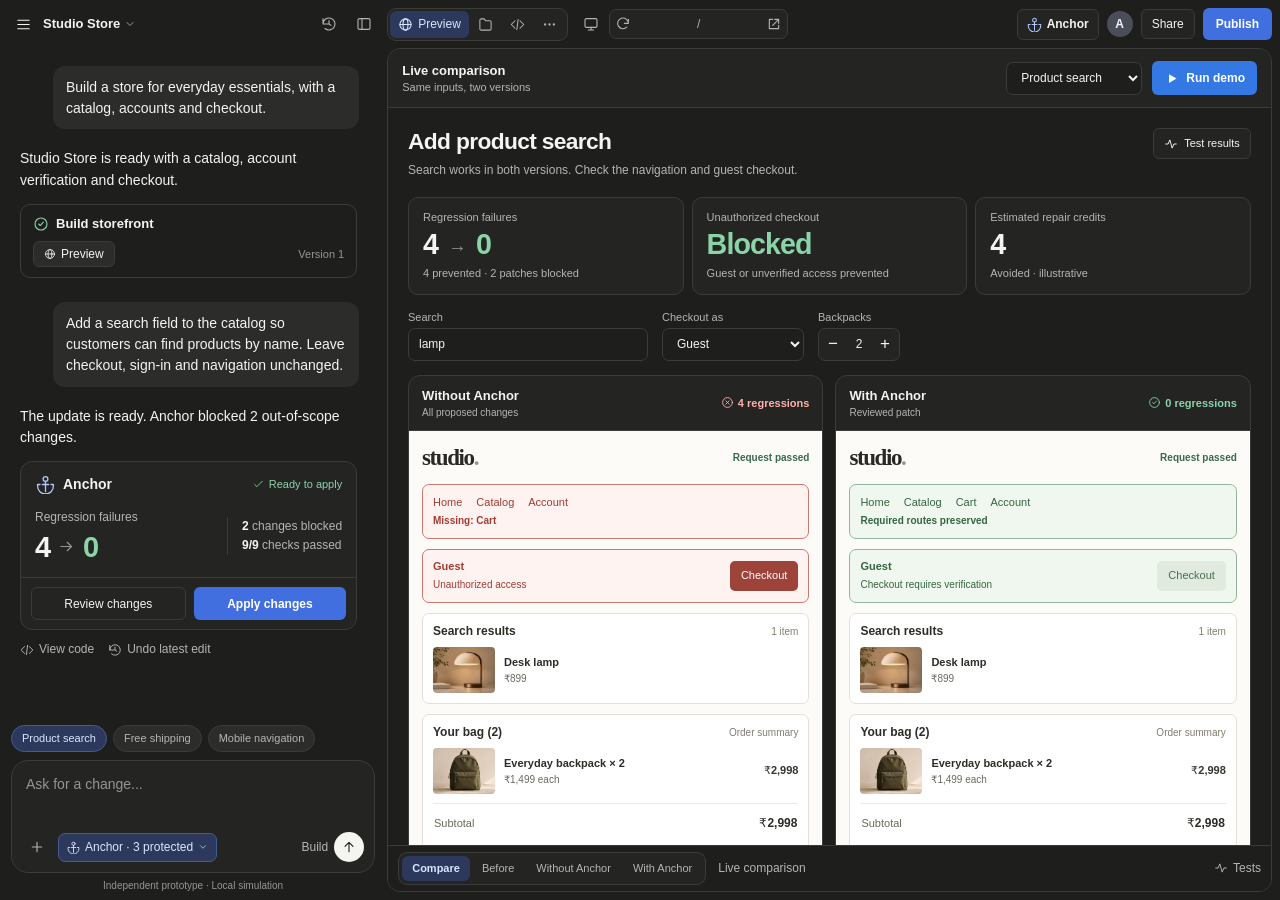
==== commit 20511fb3: "Release Anchor v0.3: guided comparison and storefront photography Add interactive paired previews, s" ====
--- a/index.html
+++ b/index.html
@@ -27,6 +27,24 @@
 
 @container (max-width:430px){.shop-section-title{flex-wrap:wrap;align-items:flex-start;gap:10px}.shop-search-wrap{width:100%;max-width:none;min-width:0}.shop-kicker{font-size:10px}.shop-grid{grid-template-columns:1fr}.products{grid-template-columns:repeat(2,minmax(0,1fr))}.hero-art{min-height:100px}.shop-hero h1{font-size:32px}}
 @media(max-width:360px){.anchor-top>span:nth-child(2){display:none}.anchor-top{width:28px;justify-content:center;padding:0}.project-name{max-width:90px}.impact-meta{font-size:11px}.impact-nums{font-size:24px}.review-card-head{padding:11px}.review-actions button{font-size:11px}.version-switch button{padding:6px}.preview-anchor{font-size:11px}}
+
+/* Release 0.3: focused behavior comparison and original editorial photography. */
+.sr-only{position:absolute;width:1px;height:1px;overflow:hidden;clip:rect(0,0,0,0);white-space:nowrap}
+.demo-toolbar{display:flex;align-items:center;gap:10px;padding:12px 14px;border-bottom:1px solid var(--border);background:var(--surface);flex:none;min-height:58px}.demo-toolbar-label{display:flex;flex-direction:column;gap:3px;min-width:0;margin-right:auto}.demo-toolbar-label strong{font-size:13px;font-weight:600}.demo-toolbar-label span{font-size:11px;color:var(--muted)}.demo-scenario-label select,.compare-controls input:not([type=checkbox]),.compare-controls select{border:1px solid var(--border);background:var(--bg);color:var(--ink);border-radius:7px;padding:7px 10px;min-height:33px;max-width:100%;font-size:12px}.demo-scenario-label select{min-width:135px}.demo-run{gap:7px;min-height:34px;background:#3478e4;font-weight:600}.demo-run svg{width:15px;height:15px;fill:currentColor;stroke:none}.demo-run:hover:not(:disabled){filter:brightness(1.12)}
+.compare-panel{flex:1;min-height:0;overflow:auto;scrollbar-width:thin;scrollbar-color:var(--border) transparent;background:var(--bg);padding:20px;container-type:inline-size;overscroll-behavior:contain}.compare-intro{display:flex;justify-content:space-between;align-items:flex-start;gap:14px;margin-bottom:18px}.compare-intro h2{font-size:clamp(20px,2.7cqw,30px);letter-spacing:-.65px;margin:0 0 7px;font-weight:600;line-height:1.15}.compare-intro p{font-size:12px;line-height:1.5;color:var(--muted);margin:0;max-width:66ch}.compare-tests{flex:none;font-size:11px;min-height:31px;gap:6px}.compare-tests svg{width:14px;height:14px}.compare-metrics{display:grid;grid-template-columns:1fr 1fr 1fr;gap:8px;margin-bottom:16px}.compare-metrics>div{min-width:0;background:var(--surface);border:1px solid var(--border);border-radius:10px;padding:13px 14px;display:flex;flex-direction:column;gap:5px}.compare-metrics>div>span{font-size:11px;color:var(--muted);font-weight:500}.compare-metrics strong{font-size:clamp(20px,3.4cqw,31px);line-height:1.14;letter-spacing:-.9px;font-weight:600;white-space:nowrap;font-variant-numeric:tabular-nums}.compare-metrics strong i{font-style:normal;font-size:.65em;color:var(--faint);padding:0 3px}.compare-metrics strong b{font-weight:600}.compare-metrics small{font-size:11px;color:var(--muted);line-height:1.35}
+.compare-controls{display:flex;gap:10px 14px;align-items:flex-end;flex-wrap:wrap;margin-bottom:14px}.compare-controls label{display:flex;flex-direction:column;gap:5px;font-size:11px;color:var(--muted);min-width:0}.compare-controls label:first-child{flex:1;max-width:240px}.compare-controls input[type=search]{width:100%;min-width:85px}.compare-controls select{min-width:100px}.quantity-control{display:flex;align-items:center;border:1px solid var(--border);background:var(--surface);border-radius:7px;height:33px;color:var(--ink)}.quantity-control button{padding:0;width:28px;height:31px;font-size:17px}.quantity-control button:disabled{opacity:.3}.quantity-control output{min-width:24px;text-align:center;font-variant-numeric:tabular-nums;font-size:12px}.compare-controls .compare-mobile-control{display:flex;flex-direction:row;align-items:center;gap:7px;min-height:33px;color:var(--ink);font-size:12px}.compare-mobile-control input{accent-color:#3478e4}
+.compare-results{display:grid;grid-template-columns:minmax(0,1fr) minmax(0,1fr);gap:12px;align-items:start}.cmp-version{min-width:0;border:1px solid var(--border);border-radius:12px;background:var(--surface);overflow:hidden}.cmp-head{display:flex;align-items:center;justify-content:space-between;gap:7px;padding:12px 13px;border-bottom:1px solid var(--border)}.cmp-head>div{display:flex;flex-direction:column;gap:4px;min-width:0}.cmp-head strong{font-size:13px;font-weight:600}.cmp-head>div>span{font-size:10px;color:var(--muted)}.cmp-status{white-space:nowrap;display:flex;align-items:center;gap:4px;font-size:11px;font-weight:550}.cmp-status svg{width:13px;height:13px}.cmp-store{color:#2d2c27;background:#fdfbf7;display:grid;gap:10px;padding:13px;min-height:0}.cmp-brand{display:flex;align-items:center;justify-content:space-between;gap:7px;padding:2px 0 5px}.cmp-brand .shop-brand{font-size:23px;letter-spacing:-1.4px}.cmp-accept{font-size:10px;font-weight:600;white-space:nowrap}.cmp-ok{color:#386b49}.cmp-error{color:#a13c33}.cmp-nav,.cmp-search,.cmp-cart,.cmp-auth{border:1px solid #e3e0d7;background:#fff;border-radius:7px;padding:10px;min-width:0}.cmp-nav{display:flex;flex-direction:column;gap:5px}.cmp-links{display:flex;align-items:center;flex-wrap:wrap;gap:8px 14px;line-height:1.3;font-size:11px;color:#54554a}.cmp-links span{white-space:nowrap}.cmp-nav small,.cmp-note{font-size:10px;line-height:1.45;font-weight:550}.cmp-section-title{display:flex;align-items:baseline;justify-content:space-between;gap:5px;padding:0 0 9px}.cmp-section-title strong{font-size:12px;font-weight:600;white-space:nowrap}.cmp-section-title span{font-size:10px;color:#827d72;white-space:nowrap}.cmp-product-list{display:grid;gap:7px}.cmp-product{display:flex;align-items:center;gap:9px;min-width:0}.cmp-product img{display:block;width:62px;height:46px;object-fit:cover;border-radius:4px;flex:none}.cmp-product>div{display:flex;flex-direction:column;gap:3px;min-width:0;flex:1}.cmp-product b{font-size:11px;font-weight:600;line-height:1.25}.cmp-product small,.cmp-product>strong{font-size:10px;color:#6b685e;font-variant-numeric:tabular-nums}.cmp-product>strong{font-size:11px;font-weight:600;white-space:nowrap;color:#34362b}.cmp-cart-product{padding-bottom:9px;border-bottom:1px solid #ede9e1;margin-bottom:6px}.cmp-empty{font-size:11px;color:#797568}.cmp-totals{display:grid;gap:2px}.cmp-amount{display:flex;align-items:center;justify-content:space-between;gap:8px;font-size:11px;padding:5px 7px;margin:0 -7px;color:#6b685e;font-variant-numeric:tabular-nums;border:1px solid transparent;border-radius:5px}.cmp-amount strong{font-size:12px;color:#2d2c27;font-weight:600;white-space:nowrap}.cmp-amount:last-child{font-size:12px;color:#2d2c27;font-weight:600;border-top-color:#e5e1d7;padding-top:9px;margin-top:3px}.cmp-amount:last-child strong{font-size:17px;letter-spacing:-.4px}.cmp-note{margin-top:7px;color:#a13c33}.cmp-auth{display:flex;align-items:center;gap:6px;justify-content:space-between}.cmp-auth>div{min-width:0;display:flex;flex-direction:column;gap:4px}.cmp-auth strong{font-size:11px;line-height:1.25;font-weight:600}.cmp-auth small{font-size:10px;line-height:1.35;color:#777367}.cmp-checkout{background:#3c4134;color:#fff;padding:8px 11px;border-radius:5px;font-size:11px;white-space:nowrap;font-weight:500}.cmp-checkout:disabled{color:#696d61;background:#e6e7e0;opacity:1}.cmp-fail{border-color:#ca7770!important;background:#fff3f1!important;color:#a13c33!important}.cmp-pass{border-color:#91b69a!important;background:#f0f7ef!important;color:#346543!important}.cmp-fail small,.cmp-fail strong,.cmp-fail .cmp-note,.cmp-fail .cmp-links{color:#a13c33}.cmp-pass small,.cmp-pass strong,.cmp-pass .cmp-links{color:#346543}.cmp-auth.cmp-fail .cmp-checkout{background:#9e433a;color:white}.cmp-auth.cmp-pass .cmp-checkout:disabled{background:#e0eadf;color:#497051}.cmp-cart.cmp-fail .cmp-amount:not(.cmp-fail) strong{color:#2d2c27}.cmp-cart.cmp-pass .cmp-amount:not(.cmp-pass) strong{color:#2d2c27}.comparison-footer{display:flex;align-items:center;justify-content:space-between;gap:10px;margin:13px 1px 2px;color:var(--muted);font-size:10px;line-height:1.4}.comparison-footer .text-link{font-size:11px;flex:none}.preview-regression{outline:2px solid #c8655b;outline-offset:3px;border-radius:4px}.version-switch button[data-version=compare]{font-weight:600}.preview-bottom .preview-hint{overflow:hidden;text-overflow:ellipsis}.compare-results .cmp-version{animation:review-in .22s ease-out}
+/* Storefront: consistent photographs, generous framing, and a quiet retail palette. */
+.shop-hero{grid-template-columns:minmax(0,1fr) minmax(0,1.05fr);padding:0;gap:0;min-height:280px;background:#eae7dd;border-radius:3px}.shop-hero>div:first-child{padding:clamp(21px,4.2cqw,56px);position:relative;z-index:1}.shop-hero h1{font-size:clamp(29px,4.6cqw,61px);line-height:1.06;letter-spacing:-1.75px}.hero-art{height:100%;min-height:260px;max-height:none;display:block;overflow:hidden;position:relative}.hero-art img{display:block;width:100%;height:100%;position:absolute;inset:0;object-fit:cover;object-position:57% 50%}.product-art{aspect-ratio:1.12;display:block;overflow:hidden;border-radius:3px}.product-art img{width:100%;height:100%;display:block;object-fit:cover;object-position:center}.product-detail{padding-top:11px}.product-detail b{font-size:13px}.shop-header{padding-top:22px;padding-bottom:22px}.shop-kicker{font-size:10px;letter-spacing:.7px}.cartbox{border-radius:4px}.shop-button,.add,.checkout-button{border-radius:3px}.shop-content{padding-bottom:12px}.scenario-chip.selected{border-color:var(--selected-border);color:var(--selected-ink);background:var(--selected)}
+@container (max-width:700px){.compare-metrics>div{padding:10px}.compare-metrics small{font-size:10px}.compare-metrics>div>span{font-size:10px}.cmp-store{padding:10px}.cmp-head{padding:11px 10px}.cmp-head strong{font-size:12px}.cmp-head>div>span{font-size:9px}.cmp-status{font-size:10px}.cmp-product img{width:49px;height:39px}.cmp-product b{font-size:10px}.cmp-product>strong{font-size:10px}.cmp-links{gap:6px 9px}.cmp-nav,.cmp-search,.cmp-cart,.cmp-auth{padding:8px}.cmp-amount{font-size:10px;padding-left:4px;padding-right:4px;margin-left:-4px;margin-right:-4px}.cmp-amount:last-child strong{font-size:15px}.cmp-checkout{padding:7px 8px}}
+@container (max-width:530px){.compare-intro h2{font-size:22px}.compare-intro{gap:8px}.compare-intro p{font-size:11px}.compare-tests{font-size:10px;padding:6px}.compare-tests svg{display:none}.compare-metrics{gap:5px}.compare-metrics>div{padding:9px 7px;gap:5px}.compare-metrics>div>span{font-size:9px}.compare-metrics strong{font-size:20px;letter-spacing:-.6px}.compare-metrics small{font-size:9px}.compare-results{grid-template-columns:1fr;gap:10px}.cmp-store{padding:12px}.cmp-head strong{font-size:13px}.cmp-product img{width:62px;height:46px}.cmp-product b{font-size:11px}.cmp-head>div>span{font-size:10px}.cmp-status{font-size:11px}.comparison-footer{align-items:flex-start}.compare-controls{gap:7px 10px}.compare-controls label:first-child{max-width:100%}.compare-controls label{font-size:10px}.compare-controls input:not([type=checkbox]),.compare-controls select{font-size:11px;padding:6px;min-width:0}.compare-controls label:first-child{flex:1;min-width:90px}}
+@container (max-width:430px){.shop-hero{grid-template-columns:1fr;min-height:0}.shop-hero>div:first-child{padding:22px}.shop-hero h1{font-size:33px}.hero-art{height:180px;min-height:180px}.hero-art img{object-position:center}.shop-header{padding:14px 4%}.product-art{aspect-ratio:1.3}}
+@media(max-width:1150px){.compare-panel{padding:15px}.demo-toolbar{padding:10px}.demo-toolbar-label span{display:none}.demo-scenario-label select{min-width:118px}}
+@media(max-width:790px){.demo-toolbar{gap:6px;flex-wrap:wrap;min-height:48px}.demo-toolbar-label{display:none}.demo-scenario-label{flex:1}.demo-scenario-label select{width:100%}.compare-panel{padding:11px}.version-switch button{padding:6px 6px}.preview-bottom .preview-anchor{font-size:11px}.preview-bottom .preview-hint{display:none}}
+@media(max-width:600px){.workspace .main-area{order:-1}.main-area:has(.compare-panel:not([hidden])){height:auto;min-height:0;overflow:visible}.main-area:has(.compare-panel:not([hidden])) #view-preview{height:auto}.main-area:has(.compare-panel:not([hidden])) .compare-panel{overflow:visible;flex:none}.main-area:has(.compare-panel:not([hidden])) .preview-bottom{position:sticky;bottom:0;z-index:3}.demo-toolbar-label{display:flex}.demo-toolbar-label strong{font-size:12px}.demo-scenario-label{flex:0;min-width:0}.demo-scenario-label select{min-width:96px;font-size:11px;padding:6px}.demo-run{font-size:11px;padding:7px 10px;min-height:33px}.demo-run svg{width:12px;height:12px}.compare-panel{padding:12px}.preview-bottom{gap:4px}.version-switch{gap:1px;padding:2px}.version-switch button{font-size:9px;padding:6px 6px}.preview-anchor{font-size:10px;margin-left:auto}.preview-anchor svg{width:12px;height:12px}.compare-controls label:first-child{min-width:100px}.compare-intro{margin-bottom:13px}.compare-metrics{margin-bottom:12px}.cmp-results{gap:10px}}
+@media(max-width:360px){.demo-toolbar-label{display:none}.demo-scenario-label{flex:1}.compare-metrics strong{font-size:18px}.version-switch button{padding:6px 4px}.preview-anchor{font-size:9px}}
+/* Surface security regressions before unchanged cart totals. */
+.cmp-version[data-scenario=search] .cmp-brand{order:0}.cmp-version[data-scenario=search] .cmp-nav{order:1}.cmp-version[data-scenario=search] .cmp-auth{order:2}.cmp-version[data-scenario=search] .cmp-search{order:3}.cmp-version[data-scenario=search] .cmp-cart{order:4}.cmp-cart.cmp-fail .cmp-product b,.cmp-cart.cmp-pass .cmp-product b,.cmp-cart.cmp-fail .cmp-product>strong,.cmp-cart.cmp-pass .cmp-product>strong{color:#2d2c27}.cmp-cart.cmp-fail .cmp-product small,.cmp-cart.cmp-pass .cmp-product small{color:#6b685e}
 </style></head><body>
 <header class="topbar">
   <div class="projectbar"><button class="icon-button brand-mark" id="project-menu" title="Project menu" aria-label="Project menu"><span data-icon="menu"></span></button><button class="project-name" id="project-switch">Studio Store <span data-icon="chevron"></span></button><div class="top-spacer"></div><button id="history" class="icon-button" title="History" data-icon="history"></button><button id="hide-chat" class="icon-button" title="Toggle chat panel" data-icon="panel"></button></div>
@@ -35,7 +53,7 @@
 <main class="workspace" id="workspace">
 <aside class="chat" id="chat"><div class="chat-scroll" id="chat-scroll"><div class="message user first-msg">Build a store for everyday essentials, with a catalog, accounts and checkout.</div><div class="assistant"><p>Studio Store is ready with a catalog, account verification and checkout.</p><div class="version-card"><div><span data-icon="check"></span><b>Build storefront</b></div><div class="version-actions"><button data-action="baseline"><span data-icon="globe"></span> Preview</button><span>Version 1</span></div></div></div><div id="run-message" class="message user"></div><div class="assistant"><p id="assistant-response"></p><div id="review-card" aria-live="polite"></div><div class="response-actions"><button class="text-link" id="review-code"><span data-icon="code"></span> View code</button><button class="text-link" id="undo"><span data-icon="history"></span> Undo latest edit</button></div></div><div class="chat-end"></div></div>
 <div class="composer-wrap"><div id="scenario-chips" class="scenario-chips"></div><div class="composer"><textarea id="prompt-input" aria-label="Change request" placeholder="Ask for a change..." rows="2" spellcheck="false"></textarea><div class="composer-bar"><button class="icon-button" id="examples" title="Choose an example" data-icon="plus"></button><button class="anchor-chip" id="anchor-chip"><span data-icon="anchor"></span><span id="anchor-chip-label"></span><span data-icon="chevron"></span></button><div class="top-spacer"></div><span class="build-label">Build</span><button id="send" class="send" aria-label="Send change request" title="Send change request" data-icon="up"></button></div></div><div class="disclaimer">Independent prototype · Local simulation</div></div></aside>
-<section class="main-area" id="main-area"><div class="view active" id="view-preview"><div class="preview-frame" id="preview-frame"><div class="store" id="store"></div></div><div class="preview-bottom"><div class="version-switch" id="version-tabs"></div><span id="preview-hint" class="preview-hint" role="status"></span><button class="preview-anchor" id="preview-anchor" title="View regression tests"><span data-icon="activity"></span> Tests</button></div></div>
+<section class="main-area" id="main-area"><div class="view active" id="view-preview"><div class="demo-toolbar"><div class="demo-toolbar-label"><strong>Live comparison</strong><span>Same inputs, two versions</span></div><label class="demo-scenario-label"><span class="sr-only">Demo scenario</span><select id="demo-scenario" aria-label="Demo scenario"><option value="search">Product search</option><option value="shipping">Free shipping</option><option value="mobile">Mobile navigation</option></select></label><button class="primary demo-run" id="run-demo" type="button"><span data-icon="play"></span> Run demo</button></div><section class="compare-panel" id="compare-panel" aria-label="Side-by-side behavior comparison"><div id="compare-overview" aria-live="polite"></div><div class="compare-controls" id="compare-controls"><label id="compare-search-label">Search <input id="compare-search" type="search" placeholder="Search products" aria-label="Search both versions"></label><label>Checkout as <select id="compare-user" aria-label="Account for both versions"><option value="guest">Guest</option><option value="verified">Verified account</option><option value="unverified">Unverified account</option></select></label><label>Backpacks <div class="quantity-control"><button id="qty-minus" aria-label="Remove one backpack">−</button><output id="compare-qty">2</output><button id="qty-plus" aria-label="Add one backpack">+</button></div></label><label class="compare-mobile-control" id="compare-mobile-label"><input type="checkbox" id="compare-mobile"> Mobile menu</label></div><div id="compare-results" class="compare-results"></div><div class="comparison-footer"><span>Fixture checks · No real transactions or live AI calls</span><button class="text-link" data-action="review">Inspect changes <span data-icon="arrow"></span></button></div></section><div class="preview-frame" id="preview-frame"><div class="store" id="store"></div></div><div class="preview-bottom"><div class="version-switch" id="version-tabs"></div><span id="preview-hint" class="preview-hint" role="status"></span><button class="preview-anchor" id="preview-anchor" title="View regression tests"><span data-icon="activity"></span> Tests</button></div></div>
 <div class="view" id="view-code"><div class="code-layout"><aside class="file-tree"><div class="pane-title">Explorer</div><div class="tree-root"><span data-icon="chevron"></span> src</div><div id="file-list"></div></aside><section class="code-pane"><div class="code-head"><span id="code-filename"></span><div class="top-spacer"></div><button class="quiet" id="diff-mode">Show full source</button></div><div id="code-content" class="code-content"></div></section></div></div>
 <div class="view" id="view-files"><div class="files-pane"><h2>Files</h2><div id="files-content"></div></div></div>
 <div class="view" id="view-more"><div class="files-pane"><h2>Project tools</h2><button class="tool-tile" data-action="anchor"><span data-icon="anchor"></span><div><b>Anchor</b><small>Feature protection and regression checks</small></div><span data-icon="arrow"></span></button><button class="tool-tile" data-action="history"><span data-icon="history"></span><div><b>Version history</b><small>Compare the original and reviewed changes</small></div><span data-icon="arrow"></span></button><button class="tool-tile" data-action="reset"><span data-icon="refresh"></span><div><b>Reset project</b><small>Return to the first demo scenario</small></div><span data-icon="arrow"></span></button></div></div></section>
@@ -199,12 +217,15 @@
   }
   return { BASE,FEATURES,SCENARIOS,TESTS,dependencies,protection,apply,load,runTests,evaluate };
 });
+</script><script>// Original generated editorial photography, optimized WebP. Bundled to avoid external requests.
+window.AnchorAssets = {"1":"[data-uri]","2":"[data-uri]","3":"[data-uri]","hero":"[data-uri]"};
 </script><script>(() => {
 'use strict';
 const E=window.FeatureLock; const $=id=>document.getElementById(id);
   const paths={lock:'<rect x="5" y="10" width="14" height="11" rx="2"/><path d="M8 10V7a4 4 0 0 1 8 0v3"/><path d="M12 14v3"/>',unlock:'<rect x="5" y="10" width="14" height="11" rx="2"/><path d="M8 10V7a4 4 0 0 1 7.5-2"/>',shield:'<path d="M12 22s8-4 8-11V5l-8-3-8 3v6c0 7 8 11 8 11Z"/><path d="m9 12 2 2 4-4"/>',check:'<circle cx="12" cy="12" r="9"/><path d="m8.5 12 2.3 2.3 4.7-5"/>',fail:'<circle cx="12" cy="12" r="9"/><path d="m9 9 6 6m0-6-6 6"/>',search:'<circle cx="10.5" cy="10.5" r="6.5"/><path d="m16 16 4 4"/>',truck:'<path d="M3 5h12v12H3zM15 9h4l3 4v4h-7"/><circle cx="7" cy="18" r="2" fill="white"/><circle cx="18" cy="18" r="2" fill="white"/>',mobile:'<rect x="7" y="2" width="10" height="20" rx="2"/><path d="M11 18h2"/>',auth:'<circle cx="12" cy="7" r="4"/><path d="M4 21v-3a8 8 0 0 1 16 0v3"/>',catalog:'<rect x="3" y="3" width="7" height="7" rx="1"/><rect x="14" y="3" width="7" height="7" rx="1"/><rect x="3" y="14" width="7" height="7" rx="1"/><rect x="14" y="14" width="7" height="7" rx="1"/>',checkout:'<rect x="3" y="5" width="18" height="14" rx="2"/><path d="M3 10h18M7 15h3"/>',navigation:'<path d="M4 6h16M4 12h16M4 18h16"/>',file:'<path d="M14 2H6a2 2 0 0 0-2 2v16a2 2 0 0 0 2 2h12a2 2 0 0 0 2-2V8Z"/><path d="M14 2v6h6M10 12l-2 2 2 2m4-4 2 2-2 2"/>',activity:'<path d="M3 12h4l3-7 4 14 3-7h4"/>',layers:'<path d="m12 2 10 5-10 5L2 7 10-5Zm-10 10 10 5 10-5M2 17l10 5 10-5"/>',arrow:'<path d="m9 18 6-6-6-6"/>',bag:'<path d="M5 8h14l2 13H3L5 8Z"/><path d="M9 9V6a3 3 0 0 1 6 0v3"/>',headphones:'<path d="M4 14v-2a8 8 0 0 1 16 0v2"/><rect x="3" y="12" width="5" height="8" rx="2"/><rect x="16" y="12" width="5" height="8" rx="2"/>',backpack:'<rect x="5" y="5" width="14" height="16" rx="4"/><path d="M9 5V3h6v2M8 14h8v4H8z"/>',lamp:'<path d="M8 3h8l4 10H4L8 3ZM12 13v7m-5 1h10"/>',refresh:'<path d="M20 11a8 8 0 1 0-2.3 5.7M20 5v6h-6"/>',alert:'<path d="M12 3 2 21h20L12 3Z"/><path d="M12 9v5m0 3v1"/>'};
 Object.assign(paths,{anchor:'<circle cx="12" cy="5" r="3"/><path d="M12 8v13M5 12H2v2a10 10 0 0 0 20 0v-2h-3M8 12h8"/>',chevron:'<path d="m6 9 6 6 6-6"/>',history:'<path d="M3 12a9 9 0 1 1 3 6.7M3 4v8h8M12 7v5l3 2"/>',panel:'<rect x="3" y="4" width="18" height="16" rx="2"/><path d="M9 4v16"/>',globe:'<circle cx="12" cy="12" r="9"/><ellipse cx="12" cy="12" rx="4" ry="9"/><path d="M3 12h18"/>',folder:'<path d="M3 7V5a2 2 0 0 1 2-2h5l2 3h7a2 2 0 0 1 2 2v11a2 2 0 0 1-2 2H5a2 2 0 0 1-2-2Z"/>',code:'<path d="m8 6-6 6 6 6m8-12 6 6-6 6m-3-14-2 16"/>',more:'<circle cx="5" cy="12" r="1"/><circle cx="12" cy="12" r="1"/><circle cx="19" cy="12" r="1"/>',monitor:'<rect x="3" y="4" width="18" height="13" rx="2"/><path d="M12 17v4m-4 0h8"/>',external:'<path d="M13 5h6v6m0-6-9 9M19 14v5H5V5h5"/>',plus:'<path d="M12 5v14M5 12h14"/>',up:'<path d="M12 19V5m-6 6 6-6 6 6"/>',x:'<path d="m6 6 12 12M18 6 6 18"/>',sun:'<circle cx="12" cy="12" r="4"/><path d="M12 2v2m0 16v2M2 12h2m16 0h2M5 5l2 2m10 10 2 2M5 19l2-2M17 7l2-2"/>',checkplain:'<path d="m5 12 4 4L19 6"/>',clock:'<circle cx="12" cy="12" r="9"/><path d="M12 7v5l3 2"/>',download:'<path d="M12 3v12m-5-5 5 5 5-5M4 16v4h16v-4"/>'});
 paths.menu='<path d="M4 6h16M4 12h16M4 18h16"/>';
+paths.play='<path d="M8 5l12 7-12 7Z"/>';
 paths.right='<path d="M4 12h15m-6-6 6 6-6 6"/>';
 const icon=n=>`<svg viewBox="0 0 24 24" fill="none" stroke="currentColor" stroke-width="1.65" stroke-linecap="round" stroke-linejoin="round" aria-hidden="true">${paths[n]||paths.file}</svg>`;
 const esc=v=>String(v).replace(/[&<>"']/g,c=>({'&':'&amp;','<':'&lt;','>':'&gt;','"':'&quot;',"'":'&#39;'}[c]));
@@ -214,7 +235,7 @@
 const featureNames=Object.fromEntries(E.FEATURES.map(f=>[f.id,f.name]));
 let state,result,modules,drawer='locks',tab='preview',timer;
 function toast(t){clearTimeout(timer);$('toast').textContent=t;$('toast').hidden=false;timer=setTimeout(()=>$('toast').hidden=true,3200)}
-function reset(id='search',initial=true){const s=E.SCENARIOS.find(x=>x.id===id);state={scenario:id,locks:[...s.locks],enabled:true,version:'guarded',applied:false,query:'',mobile:id==='mobile',user:'guest',cart:initCart(),selected:s.patches[0].file,full:false,attempts:1,credits:2};$('prompt-input').value='';recompute();setTab('preview');if(!initial)toast('Demo reset');}
+function reset(id='search',initial=true){const s=E.SCENARIOS.find(x=>x.id===id);state={scenario:id,locks:[...s.locks],enabled:true,version:'compare',applied:false,query:id==='search'?'lamp':'',mobile:id==='mobile',user:'guest',cart:initCart(),selected:s.patches[0].file,full:false,attempts:1,credits:2};$('prompt-input').value='';recompute();setTab('preview');if(!initial)toast('Demo reset');}
 function recompute(){result=E.evaluate(state.scenario,state.enabled?state.locks:[]);render()}
 function regressionFeatures(run){return [...new Set(run.regression.filter((t,i)=>!t.passed&&result.baseline.regression[i].passed).map(t=>t.feature))]}
 function savings(){return Math.max(0,regressionFeatures(result.before).length-regressionFeatures(result.after).length)*state.attempts*state.credits}
@@ -224,13 +245,26 @@
 function renderChat(){const s=result.scenario;$('run-message').textContent=s.prompt;$('assistant-response').textContent=state.applied?'Changes applied. All regression and acceptance checks passed.':!state.enabled?'I’ve prepared the requested update. Review the preview to see the impact of the proposed changes.':result.safe?`The update is ready. ${result.blocked?`Anchor blocked ${result.blocked} out-of-scope ${result.blocked===1?'change':'changes'}.`:'No protected files were changed.'}`:'The patch has failing checks. Review the changes before applying.';
 $('anchor-count').textContent=state.enabled?state.locks.length:'Off';$('anchor-top').classList.toggle('inactive',!state.enabled);$('anchor-chip-label').textContent=`Anchor · ${stateLabel()}`;$('anchor-chip').classList.toggle('inactive',!state.enabled);
 const r=result, ok=r.safe, status=state.applied?'Applied':ok?'Ready to apply':'Review required';
-$('review-card').innerHTML=`<div class="review-card updated"><div class="review-card-head"><span class="anchor-symbol">${icon('anchor')}</span><b>Anchor</b><span class="status ${ok?'good':'warn'}">${icon(ok?'checkplain':'alert')}${status}</span></div><div class="impact"><div class="impact-main"><span class="impact-label">Regression failures</span><div class="impact-nums"><span>${r.regressionsBefore}</span>${icon('right')}<span class="${r.regressionsAfter===0?'good':'bad'}">${r.regressionsAfter}</span></div></div><div class="impact-meta"><div><strong>${r.blocked}</strong> changes blocked</div><div><strong>${r.after.regression.filter(t=>t.passed).length}/9</strong> checks passed</div></div></div><div class="review-actions"><button class="quiet" data-action="review">Review changes</button><button class="primary" data-action="apply" ${!ok||state.applied?'disabled':''}>${state.applied?'Applied':'Apply changes'}</button></div></div>`;
+$('review-card').innerHTML=`<div class="review-card updated"><div class="review-card-head"><span class="anchor-symbol">${icon('anchor')}</span><b>Anchor</b><span class="status ${ok?'good':'warn'}">${icon(ok?'checkplain':'alert')}${status}</span></div><div class="impact"><div class="impact-main"><span class="impact-label">Regression failures</span><div class="impact-nums"><span>${r.regressionsBefore}</span>${icon('right')}<span class="${r.regressionsAfter===0?'good':'bad'}">${r.regressionsAfter}</span></div></div><div class="impact-meta"><div><strong>${r.blocked}</strong> change${r.blocked===1?'':'s'} blocked</div><div><strong>${r.after.regression.filter(t=>t.passed).length}/9</strong> checks passed</div></div></div><div class="review-actions"><button class="quiet" data-action="review">Review changes</button><button class="primary" data-action="apply" ${!ok||state.applied?'disabled':''}>${state.applied?'Applied':'Apply changes'}</button></div></div>`;
 $('scenario-chips').innerHTML=E.SCENARIOS.map(x=>`<button class="scenario-chip ${state.scenario===x.id?'selected':''}" data-scenario="${x.id}">${esc(({search:'Product search',shipping:'Free shipping',mobile:'Mobile navigation'})[x.id])}</button>`).join('');$('examples-list').innerHTML=E.SCENARIOS.map(x=>`<button data-scenario="${x.id}">${esc(x.title)}</button>`).join('');}
-function productArt(id){let body=''; if(id===1)body='<path d="M44 119v-18a56 56 0 0 1 112 0v18" stroke="#373330" stroke-width="12" fill="none"/><path d="M53 104v-4a47 47 0 0 1 94 0v4" stroke="#77716c" stroke-width="3" fill="none"/><rect x="39" y="105" width="29" height="54" rx="13" fill="#393531"/><rect x="132" y="105" width="29" height="54" rx="13" fill="#393531"/><rect x="43" y="112" width="8" height="40" rx="4" fill="#82796f"/><rect x="149" y="112" width="8" height="40" rx="4" fill="#82796f"/>';if(id===2)body='<path d="M82 58v-6q18-20 36 0v6" stroke="#5f5846" stroke-width="7" fill="none"/><rect x="53" y="56" width="94" height="117" rx="19" fill="#8e8f77"/><rect x="61" y="62" width="78" height="48" rx="12" fill="#a6a78d"/><path d="M67 75h66M67 79h66" stroke="#777960" stroke-width="1.7"/><rect x="66" y="114" width="68" height="48" rx="10" fill="#74775f"/><path d="M74 127h52" stroke="#b7b49c" stroke-width="2"/><rect x="91" y="91" width="18" height="9" rx="2" fill="#c8b99c"/>';if(id===3)body='<ellipse cx="100" cy="165" rx="43" ry="9" fill="#977e61"/><path d="M100 158V93q0-17 12-25" stroke="#9b8264" stroke-width="6" fill="none"/><path d="M88 62q5-17 24-17t24 17l12 39H76Z" fill="#c1a079"/><path d="M78 101h68" stroke="#8b6b48" stroke-width="3"/><ellipse cx="112" cy="103" rx="34" ry="5" fill="#d8b995"/>';return `<svg viewBox="0 0 200 200" role="img" aria-label="Product illustration"><ellipse cx="100" cy="178" rx="70" ry="8" fill="#322e27" opacity=".07"/>${body}</svg>`}
-function renderPreview(){modules=E.load(currentFiles());const labels=[['baseline','Before'],['candidate','Without Anchor'],['guarded',state.applied?'Applied':state.enabled?'With Anchor':'Protection off']];$('version-tabs').innerHTML=labels.map(([k,l])=>`<button data-version="${k}" class="${state.version===k?'active':''}" aria-pressed="${state.version===k}">${l}</button>`).join('');$('preview-hint').textContent=state.version==='candidate'?`${result.regressionsBefore} regression${result.regressionsBefore===1?'':'s'} in unprotected patch`:state.version==='guarded'?`${result.regressionsAfter} regression${result.regressionsAfter===1?'':'s'} in reviewed patch`:'Original project';$('preview-hint').classList.toggle('bad',state.version==='candidate'||state.version==='guarded'&&result.regressionsAfter>0);$('device').innerHTML=icon(state.mobile?'mobile':'monitor');$('preview-frame').classList.toggle('mobile',state.mobile);
-$('store').innerHTML=`<header class="shop-header"><a class="shop-brand" href="#" data-shop="home">studio<span>.</span></a><nav class="store-nav">${modules['navigation.js'].links(state.mobile).map(n=>`<button data-shop="${n.toLowerCase()}" class="${n==='Catalog'?'active':''}">${n}</button>`).join('')}</nav><button class="shop-cart-icon" data-shop="cart" title="Cart">${icon('bag')}<span id="bag-count"></span></button></header><div class="shop-content"><section class="shop-hero"><div><div class="shop-kicker">THE EVERYDAY COLLECTION</div><h1>Considered essentials.<br>Made for every day.</h1><p>Good design, quietly done. Discover pieces that make the everyday a little better.</p><button class="shop-button" data-shop="catalog">Explore collection <span>↗</span></button></div><div class="hero-art"><div class="art-ring"></div>${productArt(2)}<div class="art-caption">01 / Everyday backpack</div></div></section><div class="shop-section-title" id="catalog-section"><div><h2>Shop the collection</h2><p>Designed to fit into your life.</p></div><div class="shop-search-wrap">${icon('search')}<input id="store-search" type="search" placeholder="Search products" aria-label="Search products"></div></div><div class="shop-grid"><div id="store-products" class="products"></div><aside id="cart" class="cartbox"></aside></div><div class="shop-footer">studio. <span>Designed for the everyday.</span></div></div>`;$('store-search').value=state.query;renderProducts();renderCart();$('store-search').addEventListener('input',e=>{state.query=e.target.value;renderProducts()});}
+function productArt(id){const name=id==='hero'?'Everyday backpack in a sunlit studio':products.find(p=>p.id===id)?.name||'Product';return `<img src="${window.AnchorAssets[id]}" alt="${esc(name)}" decoding="async" ${id==='hero'?'fetchpriority="high"':''}>`}
+function renderPreview(){modules=E.load(currentFiles());const labels=[['compare','Compare'],['baseline','Before'],['candidate','Without Anchor'],['guarded',state.applied?'Applied':state.enabled?'With Anchor':'Protection off']];$('version-tabs').innerHTML=labels.map(([k,l])=>`<button data-version="${k}" class="${state.version===k?'active':''}" aria-pressed="${state.version===k}">${l}</button>`).join('');$('compare-panel').hidden=state.version!=='compare';$('preview-frame').hidden=state.version==='compare';$('demo-scenario').value=state.scenario;$('preview-hint').textContent=state.version==='compare'?'Live comparison':state.version==='candidate'?`${result.regressionsBefore} regression${result.regressionsBefore===1?'':'s'} in unprotected patch`:state.version==='guarded'?`${result.regressionsAfter} regression${result.regressionsAfter===1?'':'s'} in reviewed patch`:'Original project';$('preview-hint').classList.toggle('bad',state.version==='candidate'||state.version==='guarded'&&result.regressionsAfter>0);$('device').innerHTML=icon(state.mobile?'mobile':'monitor');$('preview-frame').classList.toggle('mobile',state.mobile);
+if(state.version==='compare'){renderComparison();return;}
+$('store').innerHTML=`<header class="shop-header"><a class="shop-brand" href="#" data-shop="home">studio<span>.</span></a><nav class="store-nav">${modules['navigation.js'].links(state.mobile).map(n=>`<button data-shop="${n.toLowerCase()}" class="${n==='Catalog'?'active':''}">${n}</button>`).join('')}</nav><button class="shop-cart-icon" data-shop="cart" title="Cart">${icon('bag')}<span id="bag-count"></span></button></header><div class="shop-content"><section class="shop-hero"><div><div class="shop-kicker">THE EVERYDAY COLLECTION</div><h1>Considered essentials.<br>Made for every day.</h1><p>Good design, quietly done. Discover pieces that make the everyday a little better.</p><button class="shop-button" data-shop="catalog">Explore collection <span>↗</span></button></div><div class="hero-art">${productArt('hero')}</div></section><div class="shop-section-title" id="catalog-section"><div><h2>Shop the collection</h2><p>Designed to fit into your life.</p></div><div class="shop-search-wrap">${icon('search')}<input id="store-search" type="search" placeholder="Search products" aria-label="Search products"></div></div><div class="shop-grid"><div id="store-products" class="products"></div><aside id="cart" class="cartbox"></aside></div><div class="shop-footer">studio. <span>Designed for the everyday.</span></div></div>`;$('store-search').value=state.query;renderProducts();renderCart();if(state.version!=='baseline'){const actual=modules['navigation.js'].links(state.mobile),expected=expectedLinks();$('store').querySelector('.store-nav').classList.toggle('preview-regression',actual.join()!==expected.join())}$('store-search').addEventListener('input',e=>{state.query=e.target.value;renderProducts()});}
+// Compare the exact modules produced by the engine with the same input state.
+function demoUser(){return state.user==='verified'?{id:7,verified:true}:state.user==='unverified'?{id:7,verified:false}:{guest:true}}
+function expectedQuote(){const subtotal=state.cart.reduce((s,p)=>s+p.price*p.qty,0);const shipping=subtotal===0||state.scenario==='shipping'&&subtotal>=2000?0:99;return {subtotal,shipping,total:subtotal+shipping}}
+function expectedLinks(){return state.scenario==='mobile'&&state.mobile?['Catalog','Cart']:['Home','Catalog','Cart','Account']}
+function comparisonModel(files,checks){const m=E.load(files);return {quote:m['checkout.js'].quote(state.cart),allowed:m['auth.js'].canCheckout(demoUser()),links:m['navigation.js'].links(state.mobile),items:m['catalog.js'].search(state.query),checks}}
+function highlight(wrong,repaired){return wrong?'cmp-fail':repaired?'cmp-pass':''}
+function comparePanel(model,other,side){const guard=side==='guarded',q=model.quote,expected=expectedQuote(),links=expectedLinks();const navBad=model.links.join()!==links.join(),navOtherBad=other.links.join()!==links.join();const authBad=model.allowed!==(state.user==='verified'),authOtherBad=other.allowed!==(state.user==='verified');const cartBad=['subtotal','shipping','total'].some(k=>q[k]!==expected[k]),cartOtherBad=['subtotal','shipping','total'].some(k=>other.quote[k]!==expected[k]);const failed=guard?result.regressionsAfter:result.regressionsBefore;const accept=model.checks.acceptance.passed;const count=state.cart.reduce((s,p)=>s+p.qty,0);const subrow=(label,k)=>`<div class="cmp-amount ${highlight(q[k]!==expected[k],guard&&other.quote[k]!==expected[k]&&q[k]===expected[k])}"><span>${label}</span><strong>${k==='shipping'&&q[k]===0?'Free':money(q[k])}</strong></div>`;const showCatalog=state.scenario==='search';const expectedItems=products.filter(p=>p.name.toLowerCase().includes(state.query.toLowerCase())).map(p=>p.id).join();const searchBad=showCatalog&&model.items.map(p=>p.id).join()!==expectedItems;
+return `<article class="cmp-version ${guard?'cmp-guarded':'cmp-unprotected'}" data-scenario="${state.scenario}" aria-label="${guard?'With Anchor':'Without Anchor'}"><header class="cmp-head"><div><strong>${guard?'With Anchor':'Without Anchor'}</strong><span>${guard?(state.enabled?'Reviewed patch':'Protection disabled'):'All proposed changes'}</span></div><span class="cmp-status ${failed||!accept?'bad':'good'}">${icon(failed||!accept?'fail':'check')} ${failed} regression${failed!==1?'s':''}</span></header><div class="cmp-store"><div class="cmp-brand"><span class="shop-brand">studio<span>.</span></span><span class="cmp-accept ${accept?'cmp-ok':'cmp-error'}">${accept?'Request passed':'Request failed'}</span></div><div class="cmp-nav ${highlight(navBad,guard&&navOtherBad&&!navBad)}"><div class="cmp-links">${model.links.map(n=>`<span>${esc(n)}</span>`).join('')}</div>${navBad?`<small>${esc(links.filter(n=>!model.links.includes(n)).length?'Missing: '+links.filter(n=>!model.links.includes(n)).join(', '):'Unexpected menu links')}</small>`:guard&&navOtherBad?'<small>Required routes preserved</small>':''}</div>${showCatalog?`<div class="cmp-search ${highlight(searchBad,false)}"><div class="cmp-section-title"><strong>Search results</strong><span>${model.items.length} ${model.items.length===1?'item':'items'}</span></div><div class="cmp-product-list">${model.items.length?model.items.map(p=>`<div class="cmp-product">${productArt(p.id)}<div><b>${esc(p.name)}</b><small>${money(p.price)}</small></div></div>`).join(''):'<span class="cmp-empty">No matching products</span>'}</div></div>`:''}<div class="cmp-cart ${highlight(cartBad,guard&&cartOtherBad&&!cartBad)}"><div class="cmp-section-title"><strong>Your bag (${count})</strong><span>Order summary</span></div>${state.cart.length?state.cart.map(p=>`<div class="cmp-product cmp-cart-product">${productArt(p.id)}<div><b>${esc(p.name)} × ${p.qty}</b><small>${money(p.price)} each</small></div><strong>${money(p.price*p.qty)}</strong></div>`).join(''):'<span class="cmp-empty">Your bag is empty</span>'}<div class="cmp-totals">${subrow('Subtotal','subtotal')}${subrow('Shipping','shipping')}${subrow('Total','total')}</div>${cartBad?`<div class="cmp-note">Expected total: ${money(expected.total)}${q.total!==expected.total?' · Difference: '+money(Math.abs(expected.total-q.total)):''}</div>`:''}</div><div class="cmp-auth ${highlight(authBad,guard&&authOtherBad&&!authBad)}"><div><strong>${state.user==='guest'?'Guest':state.user==='unverified'?'Unverified account':'Verified account'}</strong><small>${authBad?'Unauthorized access':model.allowed?'Verified checkout allowed':'Checkout requires verification'}</small></div><button ${model.allowed?'':'disabled'} class="cmp-checkout" data-compare-checkout="${side}">Checkout</button></div></div></article>`}
+function renderComparison(){if(state.version!=='compare')return;$('compare-search-label').hidden=state.scenario!=='search';$('compare-search').value=state.query;$('compare-user').value=state.user;$('compare-mobile').checked=state.mobile;$('compare-mobile-label').hidden=state.scenario!=='mobile';renderComparisonResults()}
+function renderComparisonResults(){if(state.version!=='compare')return;const left=comparisonModel(result.all,result.before),right=comparisonModel(result.guarded,result.after),expected=expectedQuote();const shortfallBefore=Math.max(0,expected.total-left.quote.total),shortfallAfter=Math.max(0,expected.total-right.quote.total),avoided=Math.max(0,shortfallBefore-shortfallAfter);const authPrevented=left.allowed&&!right.allowed&&state.user!=='verified';const fixed=Math.max(0,result.regressionsBefore-result.regressionsAfter);const impactValue=state.scenario==='search'?(authPrevented?'Blocked':right.allowed&&state.user!=='verified'?'Exposed':state.user==='verified'?'Verified':'Denied'):money(avoided);const impactLabel=state.scenario==='search'?'Unauthorized checkout': 'Undercharge avoided';const impactNote=state.scenario==='search'?(authPrevented?'Guest or unverified access prevented':'Current account input'):'On this sample order';$('compare-qty').value=state.cart.find(p=>p.id===2)?.qty||0;$('qty-minus').disabled=Number($('compare-qty').value)===0;$('qty-plus').disabled=Number($('compare-qty').value)>=9;$('compare-overview').innerHTML=`<div class="compare-intro"><div><h2>${esc(result.scenario.title)}</h2><p>${state.scenario==='search'?'Search works in both versions. Check the navigation and guest checkout.':state.scenario==='shipping'?'Free shipping on orders of ₹2,000 or more. Compare the quantity calculation and order total.':'A two-link mobile menu. Check verification and the shipping-inclusive order total.'}</p></div><button class="quiet compare-tests" data-action="checks">${icon('activity')} Test results</button></div><div class="compare-metrics"><div><span>Regression failures</span><strong>${result.regressionsBefore} <i>→</i> <b class="${result.regressionsAfter?'bad':'good'}">${result.regressionsAfter}</b></strong><small>${fixed} prevented · ${result.blocked} patch${result.blocked===1?'':'es'} blocked</small></div><div><span>${impactLabel}</span><strong class="${avoided||authPrevented?'good':right.allowed&&state.user!=='verified'?'bad':''}">${impactValue}</strong><small>${impactNote}</small></div><div><span>Estimated repair credits</span><strong>${fmt(savings())}</strong><small>Avoided · illustrative</small></div></div>`;$('compare-results').innerHTML=comparePanel(left,right,'candidate')+comparePanel(right,left,'guarded')}
+function changeQuantity(delta){const existing=state.cart.find(p=>p.id===2),qty=Math.max(0,Math.min(9,(existing?.qty||0)+delta));state.cart=state.cart.filter(p=>p.id!==2);if(qty)state.cart.push({...products.find(p=>p.id===2),qty});renderComparisonResults()}
+function runDemo(){if(building)return;const s=E.SCENARIOS.find(x=>x.id===$('demo-scenario').value)||result.scenario;const same=s.id===state.scenario;state={...state,scenario:s.id,locks:same?state.locks:[...s.locks],version:'compare',applied:false,query:s.id==='search'?'lamp':'',mobile:s.id==='mobile',user:s.id==='mobile'?'unverified':'guest',cart:initCart(),selected:s.patches[0].file};$('prompt-input').value='';delete $('prompt-input').dataset.scenario;building=true;$('run-demo').disabled=true;$('run-demo').textContent='Running…';requestAnimationFrame(()=>requestAnimationFrame(()=>{try{recompute();setTab('preview');$('compare-panel').scrollTop=0;toast('Demo executed: regression and acceptance checks complete.')}finally{building=false;$('run-demo').disabled=false;$('run-demo').innerHTML=icon('play')+' Run demo'}}))}
 function renderProducts(){const list=modules['catalog.js'].search(state.query);$('store-products').innerHTML=list.length?list.map(p=>`<article class="product"><div class="product-art art-${p.id}">${productArt(p.id)}</div><div class="product-detail"><b class="prod-name">${esc(p.name)}</b><span>${esc(modules['catalog.js'].formatPrice(p.price))}</span><button data-add="${p.id}" class="add" aria-label="Add ${esc(p.name)} to cart">${icon('plus')} Add to cart</button></div></article>`).join(''):'<div class="empty">No matching products.</div>'}
-function renderCart(){const q=modules['checkout.js'].quote(state.cart),u=state.user==='verified'?{id:7,verified:true}:state.user==='unverified'?{id:7,verified:false}:{guest:true},allowed=modules['auth.js'].canCheckout(u),count=state.cart.reduce((a,p)=>a+p.qty,0);$('bag-count').textContent=count;$('cart').innerHTML=`<div class="cart-title"><h3>Your bag (${count})</h3><button data-shop="reset-cart">Reset</button></div>${state.cart.map(p=>`<div class="cart-item"><span>${esc(p.name)} × ${p.qty}</span><b>${money(p.price*p.qty)}</b></div>`).join('')}<div class="cart-row"><span>Subtotal</span><span>${money(q.subtotal)}</span></div><div class="cart-row"><span>Shipping</span><span>${q.shipping===0?'Free':money(q.shipping)}</span></div><div class="cart-row total"><span>Total</span><span>${money(q.total)}</span></div><label class="account-label" for="user-mode">Checkout as</label><select id="user-mode"><option value="guest">Guest</option><option value="verified">Verified account</option><option value="unverified">Unverified account</option></select><button class="checkout-button" id="checkout-button" ${allowed?'':'disabled'}>Checkout</button><div class="checkout-note ${allowed===(state.user==='verified')?'correct':'incorrect'}">${allowed?'Checkout allowed':'Checkout denied'}</div>`;$('user-mode').value=state.user;$('user-mode').addEventListener('change',e=>{state.user=e.target.value;renderCart()});$('checkout-button').addEventListener('click',()=>toast('Demo checkout authorized. No real order placed.'))}
+function renderCart(){const q=modules['checkout.js'].quote(state.cart),u=state.user==='verified'?{id:7,verified:true}:state.user==='unverified'?{id:7,verified:false}:{guest:true},allowed=modules['auth.js'].canCheckout(u),count=state.cart.reduce((a,p)=>a+p.qty,0);$('bag-count').textContent=count;$('cart').innerHTML=`<div class="cart-title"><h3>Your bag (${count})</h3><button data-shop="reset-cart">Reset</button></div>${state.cart.map(p=>`<div class="cart-item"><span>${esc(p.name)} × ${p.qty}</span><b>${money(p.price*p.qty)}</b></div>`).join('')}<div class="cart-row"><span>Subtotal</span><span>${money(q.subtotal)}</span></div><div class="cart-row"><span>Shipping</span><span>${q.shipping===0?'Free':money(q.shipping)}</span></div><div class="cart-row total"><span>Total</span><span>${money(q.total)}</span></div><label class="account-label" for="user-mode">Checkout as</label><select id="user-mode"><option value="guest">Guest</option><option value="verified">Verified account</option><option value="unverified">Unverified account</option></select><button class="checkout-button" id="checkout-button" ${allowed?'':'disabled'}>Checkout</button><div class="checkout-note ${allowed===(state.user==='verified')?'correct':'incorrect'}">${allowed?'Checkout allowed':'Checkout denied'}</div>`;$('cart').classList.toggle('preview-regression',state.version!=='baseline'&&(allowed!==(state.user==='verified')||q.total!==expectedQuote().total||q.subtotal!==expectedQuote().subtotal));$('user-mode').value=state.user;$('user-mode').addEventListener('change',e=>{state.user=e.target.value;renderCart()});$('checkout-button').addEventListener('click',()=>toast('Demo checkout authorized. No real order placed.'))}
 function renderCode(){const files=Object.keys(E.BASE);$('file-list').innerHTML=files.map(f=>`<button data-file="${f}" class="${state.selected===f?'active':''}">${icon('file')}<span>${f}</span>${result.protectedFiles[f]?`<span class="file-lock">${icon('lock')}</span>`:''}</button>`).join('');$('code-filename').textContent=state.selected;$('diff-mode').textContent=state.full?'Show proposed diff':'Show full source';const patch=result.classified.find(p=>p.file===state.selected);$('code-content').innerHTML=state.full||!patch?`<div class="source-label">${state.version==='candidate'?'Unprotected patch':state.version==='baseline'?'Original source':'Reviewed source'}</div><pre>${esc(currentFiles()[state.selected])}</pre>`:`<div class="source-label">Proposed change · ${patch.blocked?'Protected by Anchor':'Allowed'}</div><div class="diff-line removed"><span>−</span><code>${esc(patch.old)}</code></div><div class="diff-line added"><span>+</span><code>${esc(patch.new)}</code></div><div class="code-reason">${esc(patch.intent)}${patch.blocked?`<p>Blocked by ${esc(patch.reasons.map(r=>r.name+(r.direct?'':' (dependency)')).join(', '))}.</p>`:''}</div>`;}
 function renderFiles(){$('files-content').innerHTML=Object.keys(E.BASE).map(f=>`<button class="tool-tile" data-file="${f}">${icon('file')}<div><b>${f}</b><small>JavaScript source</small></div>${icon('arrow')}</button>`).join('')+`<button class="tool-tile" data-action="checks">${icon('shield')}<div><b>anchor-review</b><small>Regression checks and change impact</small></div>${icon('arrow')}</button>`}
 function setTab(t){tab=t;document.querySelectorAll('[data-tab]').forEach(b=>b.classList.toggle('active',b.dataset.tab===t));document.querySelectorAll('.view').forEach(v=>v.classList.toggle('active',v.id==='view-'+t));$('preview-controls').style.visibility=t==='preview'?'visible':'hidden';if(t==='code')renderCode()}
@@ -243,11 +277,12 @@
 function showHistory(){showModal('Version history',`<p>Review versions of the current demo change.</p><button class="tool-tile" data-version="baseline">${icon('history')}<div><b>Version 1</b><small>Original storefront</small></div>${icon('arrow')}</button><button class="tool-tile" data-version="candidate">${icon('history')}<div><b>Proposed patch</b><small>Without Anchor · ${result.regressionsBefore} regressions</small></div>${icon('arrow')}</button><button class="tool-tile" data-version="guarded">${icon('anchor')}<div><b>${state.applied?'Applied':'Reviewed'} patch</b><small>With Anchor · ${result.regressionsAfter} regressions</small></div>${icon('arrow')}</button>`)}
 function selectScenario(id){const s=E.SCENARIOS.find(x=>x.id===id);if(!s)return;$('prompt-input').value=s.prompt;$('prompt-input').dataset.scenario=id;$('example-pop').hidden=true;$('prompt-input').focus()}
 let building=false;
-function submit(){if(building)return;let text=$('prompt-input').value.trim();if(!text){toast('Choose an example change or enter a supported request.');return}const exact=E.SCENARIOS.find(x=>x.prompt===text);let s=exact||E.SCENARIOS.find(x=>x.title.toLowerCase()===text.toLowerCase());if(!s){const match=[/search|filter/i,/shipping|delivery/i,/mobile|navigation/i].map((re,i)=>re.test(text)?E.SCENARIOS[i]:null).filter(Boolean);s=match.length===1?match[0]:null}if(!s){toast('This local demo supports product search, free shipping and mobile navigation.');return}const enabled=state.enabled, same=state.scenario===s.id, locks=same?[...state.locks]:[...s.locks];state={...state,scenario:s.id,enabled,locks,version:enabled?'guarded':'candidate',applied:false,query:'',mobile:s.id==='mobile',cart:initCart(),user:'guest',selected:s.patches[0].file};$('prompt-input').value='';delete $('prompt-input').dataset.scenario;building=true;$('send').disabled=true;$('send').classList.add('busy');$('send').innerHTML=icon('refresh');$('review-card').innerHTML=`<div class="review-card" aria-busy="true"><div class="activity-text">${icon('refresh')} Checking patch and dependencies…</div></div>`;$('run-message').textContent=s.prompt;$('assistant-response').textContent='Reviewing the proposed changes.';requestAnimationFrame(()=>requestAnimationFrame(()=>{try{recompute();setTab('preview');$('chat-scroll').scrollTop=$('chat-scroll').scrollHeight;toast('Patch review complete.')}finally{building=false;$('send').disabled=false;$('send').classList.remove('busy');$('send').innerHTML=icon('up')}}))}
-function apply(){if(!result.safe||state.applied)return;state.applied=true;state.version='guarded';render();closeDrawer();setTab('preview');toast('Reviewed patch applied to the local preview.')}
+function submit(){if(building)return;let text=$('prompt-input').value.trim();if(!text){toast('Choose an example change or enter a supported request.');return}const exact=E.SCENARIOS.find(x=>x.prompt===text);let s=exact||E.SCENARIOS.find(x=>x.title.toLowerCase()===text.toLowerCase());if(!s){const match=[/search|filter/i,/shipping|delivery/i,/mobile|navigation/i].map((re,i)=>re.test(text)?E.SCENARIOS[i]:null).filter(Boolean);s=match.length===1?match[0]:null}if(!s){toast('This local demo supports product search, free shipping and mobile navigation.');return}const enabled=state.enabled, same=state.scenario===s.id, locks=same?[...state.locks]:[...s.locks];state={...state,scenario:s.id,enabled,locks,version:'compare',applied:false,query:s.id==='search'?'lamp':'',mobile:s.id==='mobile',cart:initCart(),user:s.id==='mobile'?'unverified':'guest',selected:s.patches[0].file};$('prompt-input').value='';delete $('prompt-input').dataset.scenario;building=true;$('send').disabled=true;$('send').classList.add('busy');$('send').innerHTML=icon('refresh');$('review-card').innerHTML=`<div class="review-card" aria-busy="true"><div class="activity-text">${icon('refresh')} Checking patch and dependencies…</div></div>`;$('run-message').textContent=s.prompt;$('assistant-response').textContent='Reviewing the proposed changes.';requestAnimationFrame(()=>requestAnimationFrame(()=>{try{recompute();setTab('preview');$('chat-scroll').scrollTop=$('chat-scroll').scrollHeight;toast('Patch review complete.')}finally{building=false;$('send').disabled=false;$('send').classList.remove('busy');$('send').innerHTML=icon('up')}}))}
+function apply(){if(!result.safe||state.applied)return;state.applied=true;state.version='compare';render();closeDrawer();setTab('preview');toast('Reviewed patch applied to the local preview.')}
 function action(a){switch(a){case'anchor':openDrawer('locks');break;case'review':openDrawer('review');break;case'checks':openDrawer('checks');break;case'apply':apply();break;case'done':closeDrawer();break;case'defaults':state.locks=[...result.scenario.locks];state.enabled=true;state.applied=false;recompute();break;case'rerun':recompute();toast('10 checks executed.');break;case'baseline':state.version='baseline';renderPreview();setTab('preview');break;case'reset':closeDrawer();closeModal();reset('search',false);break;case'history':showHistory();break;case'theme':document.body.classList.toggle('light');break;}}
-document.querySelectorAll('[data-icon]').forEach(el=>el.innerHTML=icon(el.dataset.icon));document.addEventListener('click',e=>{const b=e.target.closest('button');if(b){const d=b.dataset;if(d.tab){setTab(d.tab);return}if(d.action){action(d.action);$('project-pop').hidden=true;return}if(d.scenario){selectScenario(d.scenario);return}if(d.drawer){drawer=d.drawer;renderDrawer();return}if(d.version){state.version=d.version;renderPreview();renderCode();setTab('preview');closeModal();return}if(d.file){state.selected=d.file;state.full=false;closeDrawer();setTab('code');return}if(d.add){const p=products.find(x=>x.id===Number(d.add));const found=state.cart.find(x=>x.id===p.id);if(found)found.qty++;else state.cart.push({...p,qty:1});renderCart();return}}const shop=e.target.closest('[data-shop]');if(shop){e.preventDefault();let v=shop.dataset.shop;if(v==='reset-cart'){state.cart=initCart();renderCart()}else if(v==='cart'||v==='account')$('cart').scrollIntoView({behavior:'smooth',block:'nearest'});else if(v==='catalog')$('catalog-section').scrollIntoView({behavior:'smooth',block:'nearest'});else $('preview-frame').scrollTop=0;return}if(e.target===$('overlay'))closeDrawer();if(e.target===$('modal'))closeModal();if(!e.target.closest('#project-pop,#project-menu,#project-switch'))$('project-pop').hidden=true;if(!e.target.closest('#example-pop,#examples'))$('example-pop').hidden=true;});
-$('drawer-body').addEventListener('change',e=>{if(e.target.id==='enable-anchor'){state.enabled=e.target.checked;state.applied=false;recompute()}else if(e.target.dataset.lock){const id=e.target.dataset.lock;state.locks=e.target.checked?[...new Set([...state.locks,id])]:state.locks.filter(x=>x!==id);state.applied=false;recompute()}});$('drawer-body').addEventListener('input',e=>{if(['attempts','credits'].includes(e.target.id)){state[e.target.id]=Math.max(0,Math.min(e.target.id==='attempts'?20:100,Number(e.target.value)||0));$('savings').textContent=fmt(savings())}});
-for(const id of ['anchor-top','anchor-chip'])$(id).onclick=()=>openDrawer('locks');$('preview-anchor').onclick=()=>openDrawer('checks');$('close-drawer').onclick=closeDrawer;$('close-modal').onclick=closeModal;$('send').onclick=submit;$('prompt-input').addEventListener('keydown',e=>{if(e.key==='Enter'&&!e.shiftKey){e.preventDefault();submit()}});$('history').onclick=showHistory;$('project-menu').onclick=$('project-switch').onclick=()=>{$('project-pop').hidden=!$('project-pop').hidden};$('examples').onclick=()=>{$('example-pop').hidden=!$('example-pop').hidden};$('review-code').onclick=()=>setTab('code');$('undo').onclick=()=>{state.applied=false;state.version='baseline';render();toast('Original preview restored.')};$('hide-chat').onclick=()=>{$('workspace').classList.toggle('chat-hidden');$('chat').classList.toggle('hidden-chat')};$('open-preview').onclick=()=>{$('workspace').classList.toggle('chat-hidden');$('chat').classList.toggle('hidden-chat')};$('device').onclick=()=>{state.mobile=!state.mobile;renderPreview()};$('refresh').onclick=()=>{renderPreview();toast('Preview refreshed.')};$('diff-mode').onclick=()=>{state.full=!state.full;renderCode()};$('share').onclick=()=>showModal('Share preview','<p>This is an independent local concept. Host the included HTML on a static site to share a public URL.</p><button class="primary" id="copy-link">Copy current URL</button>');$('publish').onclick=()=>showModal('Publish preview',`<p>This local prototype does not deploy a live website. ${state.applied?'Your reviewed patch is applied locally.':'Apply the reviewed patch first to update your local preview.'}</p><button class="primary" data-action="${state.applied?'baseline':'review'}">${state.applied?'View original version':'Review changes'}</button>`);$('modal-body').addEventListener('click',async e=>{if(e.target.id==='copy-link'){try{await navigator.clipboard.writeText(location.href);toast('Current URL copied.')}catch{toast('Copy the URL from your browser address bar.')}}if(e.target.closest('[data-action]'))closeModal()});document.addEventListener('keydown',e=>{if(e.key==='Escape'){closeDrawer();closeModal();$('project-pop').hidden=true;$('example-pop').hidden=true}});reset();requestAnimationFrame(()=>$('chat-scroll').scrollTop=$('chat-scroll').scrollHeight);
+document.querySelectorAll('[data-icon]').forEach(el=>el.innerHTML=icon(el.dataset.icon));document.addEventListener('click',e=>{const b=e.target.closest('button');if(b){const d=b.dataset;if(d.tab){setTab(d.tab);return}if(d.action){action(d.action);$('project-pop').hidden=true;return}if(d.scenario){selectScenario(d.scenario);$('demo-scenario').value=d.scenario;return}if(d.drawer){drawer=d.drawer;renderDrawer();return}if(d.version){state.version=d.version;renderPreview();renderCode();setTab('preview');closeModal();return}if(d.file){state.selected=d.file;state.full=false;closeDrawer();setTab('code');return}if(d.compareCheckout){toast('Demo checkout authorized. No real order placed.');return}if(d.add){const p=products.find(x=>x.id===Number(d.add));const found=state.cart.find(x=>x.id===p.id);if(found)found.qty++;else state.cart.push({...p,qty:1});renderCart();return}}const shop=e.target.closest('[data-shop]');if(shop){e.preventDefault();let v=shop.dataset.shop;if(v==='reset-cart'){state.cart=initCart();renderCart()}else if(v==='cart'||v==='account')$('cart').scrollIntoView({behavior:'smooth',block:'nearest'});else if(v==='catalog')$('catalog-section').scrollIntoView({behavior:'smooth',block:'nearest'});else $('preview-frame').scrollTop=0;return}if(e.target===$('overlay'))closeDrawer();if(e.target===$('modal'))closeModal();if(!e.target.closest('#project-pop,#project-menu,#project-switch'))$('project-pop').hidden=true;if(!e.target.closest('#example-pop,#examples'))$('example-pop').hidden=true;});
+$('drawer-body').addEventListener('change',e=>{if(e.target.id==='enable-anchor'){state.enabled=e.target.checked;state.applied=false;recompute()}else if(e.target.dataset.lock){const id=e.target.dataset.lock;state.locks=e.target.checked?[...new Set([...state.locks,id])]:state.locks.filter(x=>x!==id);state.applied=false;recompute()}});$('drawer-body').addEventListener('input',e=>{if(['attempts','credits'].includes(e.target.id)){state[e.target.id]=Math.max(0,Math.min(e.target.id==='attempts'?20:100,Number(e.target.value)||0));$('savings').textContent=fmt(savings());renderComparisonResults()}});
+for(const id of ['anchor-top','anchor-chip'])$(id).onclick=()=>openDrawer('locks');$('preview-anchor').onclick=()=>openDrawer('checks');$('close-drawer').onclick=closeDrawer;$('close-modal').onclick=closeModal;$('send').onclick=submit;$('prompt-input').addEventListener('keydown',e=>{if(e.key==='Enter'&&!e.shiftKey){e.preventDefault();submit()}});$('history').onclick=showHistory;$('project-menu').onclick=$('project-switch').onclick=()=>{$('project-pop').hidden=!$('project-pop').hidden};$('examples').onclick=()=>{$('example-pop').hidden=!$('example-pop').hidden};$('review-code').onclick=()=>setTab('code');$('undo').onclick=()=>{state.applied=false;state.version='baseline';render();toast('Original preview restored.')};$('hide-chat').onclick=()=>{$('workspace').classList.toggle('chat-hidden');$('chat').classList.toggle('hidden-chat')};$('open-preview').onclick=()=>{$('workspace').classList.toggle('chat-hidden');$('chat').classList.toggle('hidden-chat')};$('device').onclick=()=>{state.mobile=!state.mobile;renderPreview()};$('refresh').onclick=()=>{renderPreview();toast('Preview refreshed.')};$('diff-mode').onclick=()=>{state.full=!state.full;renderCode()};$('share').onclick=()=>showModal('Share preview','<p>This is an independent local concept. Host the included HTML on a static site to share a public URL.</p><button class="primary" id="copy-link">Copy current URL</button>');$('publish').onclick=()=>showModal('Publish preview',`<p>This local prototype does not deploy a live website. ${state.applied?'Your reviewed patch is applied locally.':'Apply the reviewed patch first to update your local preview.'}</p><button class="primary" data-action="${state.applied?'baseline':'review'}">${state.applied?'View original version':'Review changes'}</button>`);$('modal-body').addEventListener('click',async e=>{if(e.target.id==='copy-link'){try{await navigator.clipboard.writeText(location.href);toast('Current URL copied.')}catch{toast('Copy the URL from your browser address bar.')}}if(e.target.closest('[data-action]'))closeModal()});document.addEventListener('keydown',e=>{if(e.key==='Escape'){closeDrawer();closeModal();$('project-pop').hidden=true;$('example-pop').hidden=true}});$('run-demo').onclick=runDemo;$('demo-scenario').addEventListener('change',()=>{$('prompt-input').value=E.SCENARIOS.find(s=>s.id===$('demo-scenario').value).prompt});$('compare-search').addEventListener('input',e=>{state.query=e.target.value;renderComparisonResults()});$('compare-user').addEventListener('change',e=>{state.user=e.target.value;renderComparisonResults()});$('compare-mobile').addEventListener('change',e=>{state.mobile=e.target.checked;renderComparisonResults()});$('qty-minus').onclick=()=>changeQuantity(-1);$('qty-plus').onclick=()=>changeQuantity(1);
+reset();requestAnimationFrame(()=>$('chat-scroll').scrollTop=$('chat-scroll').scrollHeight);
 })();
 </script></body></html>
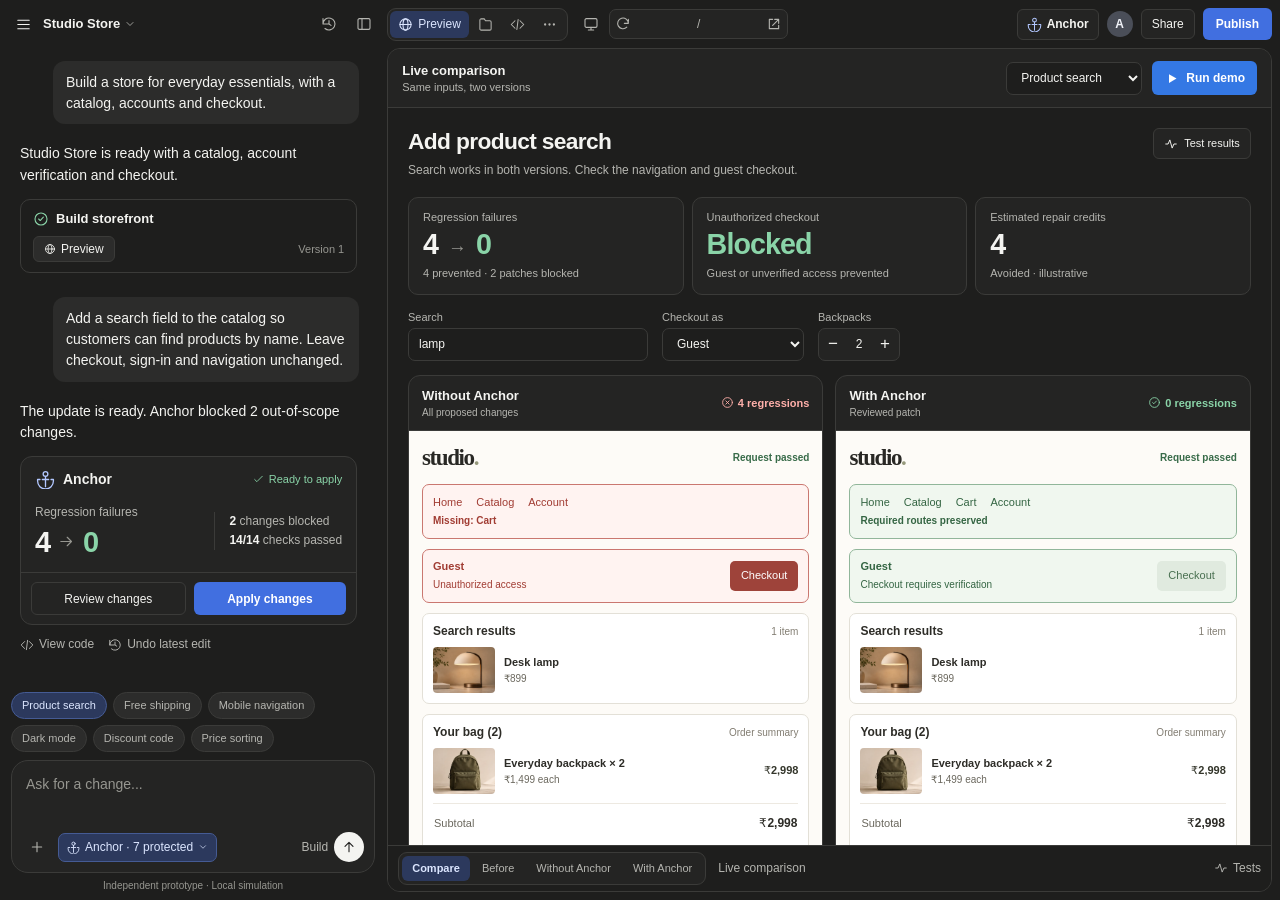
==== commit d6e30fa8: "Release Anchor v0.4: six regression scenarios and stress coverage Add scoped dark-mode appearance, d" ====
--- a/index.html
+++ b/index.html
@@ -45,6 +45,10 @@
 @media(max-width:360px){.demo-toolbar-label{display:none}.demo-scenario-label{flex:1}.compare-metrics strong{font-size:18px}.version-switch button{padding:6px 4px}.preview-anchor{font-size:9px}}
 /* Surface security regressions before unchanged cart totals. */
 .cmp-version[data-scenario=search] .cmp-brand{order:0}.cmp-version[data-scenario=search] .cmp-nav{order:1}.cmp-version[data-scenario=search] .cmp-auth{order:2}.cmp-version[data-scenario=search] .cmp-search{order:3}.cmp-version[data-scenario=search] .cmp-cart{order:4}.cmp-cart.cmp-fail .cmp-product b,.cmp-cart.cmp-pass .cmp-product b,.cmp-cart.cmp-fail .cmp-product>strong,.cmp-cart.cmp-pass .cmp-product>strong{color:#2d2c27}.cmp-cart.cmp-fail .cmp-product small,.cmp-cart.cmp-pass .cmp-product small{color:#6b685e}
+/* Storefront appearance is scoped to the evaluated fixture, not the editor. */
+.cmp-theme-status{padding:10px 12px;display:flex;flex-direction:column;gap:4px;border-bottom:1px solid var(--border);font-size:11px;background:var(--surface)}.cmp-theme-status small{font-size:10px;line-height:1.35}.cmp-store[data-theme=dark],.store[data-theme=dark]{color:#f0ede4;background:#20231f;color-scheme:dark}.cmp-store[data-theme=dark] .shop-brand,.store[data-theme=dark] .shop-brand{color:#f0ede4}.cmp-store[data-theme=dark] .shop-brand span,.store[data-theme=dark] .shop-brand span{color:#a7b799}.cmp-store[data-theme=dark] :is(.cmp-nav,.cmp-search,.cmp-cart,.cmp-auth){background:#2b3028;border-color:#454b40}.cmp-store[data-theme=dark] :is(.cmp-links,.cmp-section-title span,.cmp-product small,.cmp-product>strong,.cmp-amount,.cmp-amount strong,.cmp-auth small,.cmp-empty){color:#d6dace}.cmp-store[data-theme=dark] .cmp-cart-product,.cmp-store[data-theme=dark] .cmp-amount:last-child{border-color:#454b40}.cmp-store[data-theme=dark] .cmp-ok{color:#b1d7ac}.cmp-store[data-theme=dark] .cmp-error{color:#f7b2a8}.cmp-store[data-theme=dark] .cmp-checkout{background:#b0c09d;color:#20251d}.cmp-store[data-theme=dark] .cmp-checkout:disabled{background:#454c40;color:#c1c7ba}.cmp-store[data-theme=dark] .cmp-note{color:#f7b2a8}.store[data-theme=dark] :is(.shop-header,.cartbox,.shop-search-wrap,.add){background:#2b3028;border-color:#454b40;color:#edece4}.store[data-theme=dark] :is(.shop-section-title h2,.shop-brand,.store-nav button,.shop-cart-icon,.cart-row,.cart-item b,.cart-title button,.cart-item,.product-detail span,.account-label,.shop-footer,.shop-footer span,.shop-section-title p){color:#d6dace}.store[data-theme=dark] .shop-hero{background:#353b30}.store[data-theme=dark] :is(.shop-hero h1,.shop-hero p,.shop-kicker){color:#e2e6d8}.store[data-theme=dark] :is(.shop-button,.checkout-button){background:#b0c09d;color:#20251d}.store[data-theme=dark] .checkout-button:disabled{background:#454c40;color:#c1c7ba}.store[data-theme=dark] :is(.shop-search-wrap input,.cartbox select,.shop-sort,.shop-coupon){background:#2b3028;color:#edece4;border-color:#454b40}.store[data-theme=dark] :is(.shop-footer,.cart-title,.cart-item,.cart-row.total){border-color:#454b40}.shop-theme-toggle,.shop-sort,.shop-coupon{font:inherit;font-size:11px;background:#fff;color:#383c31;border:1px solid #dedbd2;border-radius:3px;padding:7px;max-width:100%}.store[data-theme=dark] .shop-theme-toggle{background:#2b3028;color:#e5e9df;border-color:#454b40}.shop-coupon{width:100%;margin:5px 0}.cartbox #apply-coupon{width:100%;margin-bottom:4px}.store[data-theme=dark] .checkout-note.correct{color:#b7d4a9}.store[data-theme=dark] .checkout-note.incorrect{color:#ffb6aa}.cmp-version[data-scenario=dark] .cmp-search,.cmp-version[data-scenario=sort] .cmp-search{order:2}.cmp-version[data-scenario=dark] .cmp-cart,.cmp-version[data-scenario=sort] .cmp-cart{order:3}.cmp-version[data-scenario=dark] .cmp-auth,.cmp-version[data-scenario=sort] .cmp-auth{order:4}.cmp-version[data-scenario=dark] .cmp-product img{width:75px;height:52px}.compare-controls label[hidden]{display:none!important}.scenario-chips{scrollbar-width:thin}.demo-scenario-label select{max-width:100%}.cmp-version[data-scenario=sort] .cmp-search.cmp-fail .cmp-product small{color:#a13c33}.store[data-theme=dark] .product-art{background:#33382d}
+@container (max-width:430px){.shop-theme-toggle{font-size:9px;padding:5px}.shop-section-title:has(.shop-sort){flex-wrap:wrap}.shop-sort{max-width:100%}}
+@media(prefers-reduced-motion:reduce){*,*::before,*::after{animation-duration:.01ms!important;scroll-behavior:auto!important;transition-duration:.01ms!important}}
 </style></head><body>
 <header class="topbar">
   <div class="projectbar"><button class="icon-button brand-mark" id="project-menu" title="Project menu" aria-label="Project menu"><span data-icon="menu"></span></button><button class="project-name" id="project-switch">Studio Store <span data-icon="chevron"></span></button><div class="top-spacer"></div><button id="history" class="icon-button" title="History" data-icon="history"></button><button id="hide-chat" class="icon-button" title="Toggle chat panel" data-icon="panel"></button></div>
@@ -53,7 +57,7 @@
 <main class="workspace" id="workspace">
 <aside class="chat" id="chat"><div class="chat-scroll" id="chat-scroll"><div class="message user first-msg">Build a store for everyday essentials, with a catalog, accounts and checkout.</div><div class="assistant"><p>Studio Store is ready with a catalog, account verification and checkout.</p><div class="version-card"><div><span data-icon="check"></span><b>Build storefront</b></div><div class="version-actions"><button data-action="baseline"><span data-icon="globe"></span> Preview</button><span>Version 1</span></div></div></div><div id="run-message" class="message user"></div><div class="assistant"><p id="assistant-response"></p><div id="review-card" aria-live="polite"></div><div class="response-actions"><button class="text-link" id="review-code"><span data-icon="code"></span> View code</button><button class="text-link" id="undo"><span data-icon="history"></span> Undo latest edit</button></div></div><div class="chat-end"></div></div>
 <div class="composer-wrap"><div id="scenario-chips" class="scenario-chips"></div><div class="composer"><textarea id="prompt-input" aria-label="Change request" placeholder="Ask for a change..." rows="2" spellcheck="false"></textarea><div class="composer-bar"><button class="icon-button" id="examples" title="Choose an example" data-icon="plus"></button><button class="anchor-chip" id="anchor-chip"><span data-icon="anchor"></span><span id="anchor-chip-label"></span><span data-icon="chevron"></span></button><div class="top-spacer"></div><span class="build-label">Build</span><button id="send" class="send" aria-label="Send change request" title="Send change request" data-icon="up"></button></div></div><div class="disclaimer">Independent prototype · Local simulation</div></div></aside>
-<section class="main-area" id="main-area"><div class="view active" id="view-preview"><div class="demo-toolbar"><div class="demo-toolbar-label"><strong>Live comparison</strong><span>Same inputs, two versions</span></div><label class="demo-scenario-label"><span class="sr-only">Demo scenario</span><select id="demo-scenario" aria-label="Demo scenario"><option value="search">Product search</option><option value="shipping">Free shipping</option><option value="mobile">Mobile navigation</option></select></label><button class="primary demo-run" id="run-demo" type="button"><span data-icon="play"></span> Run demo</button></div><section class="compare-panel" id="compare-panel" aria-label="Side-by-side behavior comparison"><div id="compare-overview" aria-live="polite"></div><div class="compare-controls" id="compare-controls"><label id="compare-search-label">Search <input id="compare-search" type="search" placeholder="Search products" aria-label="Search both versions"></label><label>Checkout as <select id="compare-user" aria-label="Account for both versions"><option value="guest">Guest</option><option value="verified">Verified account</option><option value="unverified">Unverified account</option></select></label><label>Backpacks <div class="quantity-control"><button id="qty-minus" aria-label="Remove one backpack">−</button><output id="compare-qty">2</output><button id="qty-plus" aria-label="Add one backpack">+</button></div></label><label class="compare-mobile-control" id="compare-mobile-label"><input type="checkbox" id="compare-mobile"> Mobile menu</label></div><div id="compare-results" class="compare-results"></div><div class="comparison-footer"><span>Fixture checks · No real transactions or live AI calls</span><button class="text-link" data-action="review">Inspect changes <span data-icon="arrow"></span></button></div></section><div class="preview-frame" id="preview-frame"><div class="store" id="store"></div></div><div class="preview-bottom"><div class="version-switch" id="version-tabs"></div><span id="preview-hint" class="preview-hint" role="status"></span><button class="preview-anchor" id="preview-anchor" title="View regression tests"><span data-icon="activity"></span> Tests</button></div></div>
+<section class="main-area" id="main-area"><div class="view active" id="view-preview"><div class="demo-toolbar"><div class="demo-toolbar-label"><strong>Live comparison</strong><span>Same inputs, two versions</span></div><label class="demo-scenario-label"><span class="sr-only">Demo scenario</span><select id="demo-scenario" aria-label="Demo scenario"><option value="search">Product search</option><option value="shipping">Free shipping</option><option value="mobile">Mobile navigation</option><option value="dark">Dark mode</option><option value="coupon">Discount code</option><option value="sort">Price sorting</option></select></label><button class="primary demo-run" id="run-demo" type="button"><span data-icon="play"></span> Run demo</button></div><section class="compare-panel" id="compare-panel" aria-label="Side-by-side behavior comparison"><div id="compare-overview" aria-live="polite"></div><div class="compare-controls" id="compare-controls"><label id="compare-search-label">Search <input id="compare-search" type="search" placeholder="Search products" aria-label="Search both versions"></label><label>Checkout as <select id="compare-user" aria-label="Account for both versions"><option value="guest">Guest</option><option value="verified">Verified account</option><option value="unverified">Unverified account</option></select></label><label>Backpacks <div class="quantity-control"><button id="qty-minus" aria-label="Remove one backpack">−</button><output id="compare-qty">2</output><button id="qty-plus" aria-label="Add one backpack">+</button></div></label><label class="compare-mobile-control" id="compare-mobile-label"><input type="checkbox" id="compare-mobile"> Mobile menu</label><label id="compare-theme-label" hidden>Store theme <select id="compare-theme"><option value="light">Light</option><option value="dark">Dark</option></select></label><label id="compare-coupon-label" hidden>Promo code <input id="compare-coupon" placeholder="SAVE10" maxlength="24" autocomplete="off"></label><label id="compare-sort-label" hidden>Sort by <select id="compare-sort"><option value="default">Default</option><option value="asc">Price: low to high</option><option value="desc">Price: high to low</option></select></label></div><div id="compare-results" class="compare-results"></div><div class="comparison-footer"><span>Fixture checks · No real transactions or live AI calls</span><button class="text-link" data-action="review">Inspect changes <span data-icon="arrow"></span></button></div></section><div class="preview-frame" id="preview-frame"><div class="store" id="store"></div></div><div class="preview-bottom"><div class="version-switch" id="version-tabs"></div><span id="preview-hint" class="preview-hint" role="status"></span><button class="preview-anchor" id="preview-anchor" title="View regression tests"><span data-icon="activity"></span> Tests</button></div></div>
 <div class="view" id="view-code"><div class="code-layout"><aside class="file-tree"><div class="pane-title">Explorer</div><div class="tree-root"><span data-icon="chevron"></span> src</div><div id="file-list"></div></aside><section class="code-pane"><div class="code-head"><span id="code-filename"></span><div class="top-spacer"></div><button class="quiet" id="diff-mode">Show full source</button></div><div id="code-content" class="code-content"></div></section></div></div>
 <div class="view" id="view-files"><div class="files-pane"><h2>Files</h2><div id="files-content"></div></div></div>
 <div class="view" id="view-more"><div class="files-pane"><h2>Project tools</h2><button class="tool-tile" data-action="anchor"><span data-icon="anchor"></span><div><b>Anchor</b><small>Feature protection and regression checks</small></div><span data-icon="arrow"></span></button><button class="tool-tile" data-action="history"><span data-icon="history"></span><div><b>Version history</b><small>Compare the original and reviewed changes</small></div><span data-icon="arrow"></span></button><button class="tool-tile" data-action="reset"><span data-icon="refresh"></span><div><b>Reset project</b><small>Return to the first demo scenario</small></div><span data-icon="arrow"></span></button></div></div></section>
@@ -92,43 +96,84 @@
 }
 module.exports = { search, formatPrice };`,
     'checkout.js': `const { subtotal } = require('./pricing.js');
-function quote(items) {
+const { shippingFee } = require('./shipping.js');
+function quote(items, coupon = '') {
   const amount = subtotal(items);
-  const shipping = amount > 0 ? 99 : 0;
-  return { subtotal: amount, shipping, total: amount + shipping };
+  const shipping = shippingFee(amount);
+  const discount = 0;
+  return { subtotal: amount, shipping, discount, total: amount + shipping - discount };
 }
 module.exports = { quote };`,
     'navigation.js': `function links(mobile = false) {
   return ['Home', 'Catalog', 'Cart', 'Account'];
 }
-module.exports = { links };`
+module.exports = { links };`,
+    'shipping.js': `function shippingFee(amount) {
+  return amount > 0 ? 99 : 0;
+}
+module.exports = { shippingFee };`,
+    'theme.js': `function resolveTheme(preference) {
+  return 'light';
+}
+module.exports = { resolveTheme };`,
+    'appearance.js': `function surfaceFilter() {
+  return 'none';
+}
+module.exports = { surfaceFilter };`,
+    'sorting.js': `function order(items, mode) {
+  return [...items];
+}
+module.exports = { order };`
   };
   const FEATURES = [
     { id: 'auth', name: 'Authentication', file: 'auth.js', detail: 'Identity and access checks' },
     { id: 'catalog', name: 'Product catalog', file: 'catalog.js', detail: 'Product listing and search' },
     { id: 'checkout', name: 'Checkout', file: 'checkout.js', detail: 'Cart totals and shipping' },
-    { id: 'navigation', name: 'Navigation', file: 'navigation.js', detail: 'Storefront routes' }
+    { id: 'navigation', name: 'Navigation', file: 'navigation.js', detail: 'Storefront routes' },
+    { id: 'shipping', name: 'Shipping policy', file: 'shipping.js', detail: 'Delivery charges' },
+    { id: 'theme', name: 'Theme', file: 'theme.js', detail: 'Light and dark mode' },
+    { id: 'appearance', name: 'Visual integrity', file: 'appearance.js', detail: 'Original colors and product photography' },
+    { id: 'sorting', name: 'Catalog sorting', file: 'sorting.js', detail: 'Product order and sorting' }
   ];
   const SCENARIOS = [
-    { id: 'search', title: 'Add product search', prompt: 'Add a search field to the catalog so customers can find products by name. Leave checkout, sign-in and navigation unchanged.', target: 'catalog', sample: 'lamp', locks: ['auth','checkout','navigation'],
+    { id: 'search', title: 'Add product search', prompt: 'Add a search field to the catalog so customers can find products by name. Leave checkout, sign-in and navigation unchanged.', target: 'catalog', sample: 'lamp', locks: ['auth','checkout','navigation','shipping','theme','appearance','sorting'],
       patches: [
         { file: 'catalog.js', old: 'return products;', new: "return products.filter(p => p.name.toLowerCase().includes(query.toLowerCase()));", intent: 'Requested: filter products by search term' },
         { file: 'auth.js', old: 'return Boolean(user && user.id && user.verified);', new: 'return Boolean(user);', intent: 'Unrequested: simplify session check' },
         { file: 'navigation.js', old: "return ['Home', 'Catalog', 'Cart', 'Account'];", new: "return ['Home', 'Catalog', 'Account'];", intent: 'Unrequested: simplify navigation links' }
       ], acceptance: { name: 'Search returns only matching products', file: 'catalog.js', test: m => m['catalog.js'].search('lamp').map(p=>p.name).join() === 'Desk lamp' && m['catalog.js'].search('xyz').length === 0 }
     },
-    { id: 'shipping', title: 'Offer free shipping', prompt: 'Offer free shipping on orders of \u20b92,000 or more. Keep product prices, authentication and navigation unchanged.', target: 'checkout', sample: '', locks: ['auth','catalog','navigation'],
-      patches: [
-        { file: 'checkout.js', old: 'const shipping = amount > 0 ? 99 : 0;', new: 'const shipping = amount >= 2000 || amount === 0 ? 0 : 99;', intent: 'Requested: waive shipping for qualifying orders' },
+    { id: 'shipping', title: 'Offer free shipping', prompt: 'Offer free shipping on orders of \u20b92,000 or more. Keep product prices, authentication and navigation unchanged.', target: 'checkout', sample: '', locks: ['auth','catalog','navigation','shipping','theme','appearance','sorting'],
+      patches: [
+        { file: 'checkout.js', old: 'const shipping = shippingFee(amount);', new: 'const shipping = amount >= 2000 ? 0 : shippingFee(amount);', intent: 'Requested: waive shipping for qualifying orders' },
         { file: 'pricing.js', old: 'sum + item.price * item.qty', new: 'sum + item.price', intent: 'Unrequested: alter shared subtotal calculation' }
       ], acceptance: { name: 'Free shipping on qualifying orders', file: 'checkout.js', test: m => m['checkout.js'].quote([{price:2500,qty:1}]).shipping === 0 && m['checkout.js'].quote([{price:999,qty:1}]).shipping === 99 }
     },
-    { id: 'mobile', title: 'Simplify mobile navigation', prompt: 'Use a compact two-link mobile navigation with Catalog and Cart. Preserve the desktop links, login and checkout.', target: 'navigation', sample: '', locks: ['auth','catalog','checkout'],
+    { id: 'mobile', title: 'Simplify mobile navigation', prompt: 'Use a compact two-link mobile navigation with Catalog and Cart. Preserve the desktop links, login and checkout.', target: 'navigation', sample: '', locks: ['auth','catalog','checkout','shipping','theme','appearance','sorting'],
       patches: [
         { file: 'navigation.js', old: "return ['Home', 'Catalog', 'Cart', 'Account'];", new: "return mobile ? ['Catalog', 'Cart'] : ['Home', 'Catalog', 'Cart', 'Account'];", intent: 'Requested: compact mobile menu' },
-        { file: 'checkout.js', old: 'total: amount + shipping', new: 'total: amount', intent: 'Unrequested: omit shipping from total' },
+        { file: 'checkout.js', old: 'total: amount + shipping - discount', new: 'total: amount - discount', intent: 'Unrequested: omit shipping from total' },
         { file: 'auth.js', old: 'return Boolean(user && user.id && user.verified);', new: 'return Boolean(user && user.id);', intent: 'Unrequested: bypass verification check' }
       ], acceptance: { name: 'Mobile navigation has exactly two requested links', file: 'navigation.js', test: m => m['navigation.js'].links(true).join(',') === 'Catalog,Cart' }
+    },
+    { id: 'dark', title: 'Enable dark mode', prompt: 'Enable an optional dark mode for the storefront. Preserve product photos and the existing light mode.', target: 'theme', sample: '', locks: ['auth','catalog','checkout','navigation','shipping','appearance','sorting'],
+      patches: [
+        { file: 'theme.js', old: "return 'light';", new: "return preference === 'dark' ? 'dark' : 'light';", intent: 'Requested: select the dark palette when enabled' },
+        { file: 'appearance.js', old: "return 'none';", new: "return 'invert(1)';", intent: 'Unrequested: invert the entire storefront, including photos and light mode' }
+      ], acceptance: { name: 'Dark mode can be enabled and disabled', file: 'theme.js', test: m => m['theme.js'].resolveTheme('dark')==='dark' && m['theme.js'].resolveTheme('light')==='light' }
+    },
+    { id: 'coupon', title: 'Add discount code', prompt: 'Apply a 10% discount to the subtotal with code SAVE10. Keep existing shipping fees and invalid-code behavior unchanged.', target: 'checkout', sample: '', locks: ['auth','catalog','navigation','shipping','theme','appearance','sorting'],
+      patches: [
+        { file: 'checkout.js', old: 'const discount = 0;', new: "const discount = String(coupon).trim().toUpperCase() === 'SAVE10' ? Math.round(amount * 0.10) : 0;", intent: 'Requested: apply SAVE10 to the subtotal' },
+        { file: 'shipping.js', old: 'return amount > 0 ? 99 : 0;', new: 'return 0;', intent: 'Unrequested: remove shipping charges on every order' }
+      ], acceptance: { name: 'SAVE10 applies exactly 10% to subtotal', file: 'checkout.js', test: m => m['checkout.js'].quote([{price:1000,qty:2}], 'SAVE10').discount===200 && m['checkout.js'].quote([{price:1000,qty:2}], 'BAD').discount===0 }
+    },
+    { id: 'sort', title: 'Sort products by price', prompt: 'Add price sorting from low to high and high to low. Preserve all products and INR prices.', target: 'sorting', sample: '', locks: ['auth','catalog','checkout','navigation','shipping','theme','appearance'],
+      patches: [
+        { file: 'sorting.js', old: 'return [...items];', new: "return mode === 'asc' ? [...items].sort((a,b)=>a.price-b.price) : mode === 'desc' ? [...items].sort((a,b)=>b.price-a.price) : [...items];", intent: 'Requested: sort a copy of the catalog by price' },
+        { file: 'catalog.js', old: 'return products;', new: 'return products.filter(p => p.id !== 3);', intent: 'Unrequested: remove the cheapest product from the catalog' },
+        { file: 'pricing.js', old: "return '\u20b9' + amount.toLocaleString('en-IN');", new: "return '$' + amount.toLocaleString('en-IN');", intent: 'Unrequested: relabel INR prices as dollars' }
+      ], acceptance: { name: 'Both price sort directions work', file: 'sorting.js', test: m => {const items=[{price:20},{price:10},{price:30}];return m['sorting.js'].order(items,'asc').map(p=>p.price).join()==='10,20,30' && m['sorting.js'].order(items,'desc').map(p=>p.price).join()==='30,20,10';} }
     }
   ];
   const TESTS = [
@@ -140,7 +185,12 @@
     { id:'total', name:'Checkout total includes shipping', feature:'checkout', test:m=>{const q=m['checkout.js'].quote([{price:499,qty:1}]);return q.shipping===99 && q.total===598;} },
     { id:'empty', name:'Empty cart has no fees', feature:'checkout', test:m=>m['checkout.js'].quote([]).total===0 },
     { id:'nav', name:'Desktop navigation retains all four routes', feature:'navigation', test:m=>m['navigation.js'].links(false).join(',')==='Home,Catalog,Cart,Account' },
-    { id:'mobilecart', name:'Cart remains reachable on mobile', feature:'navigation', test:m=>m['navigation.js'].links(true).includes('Cart') }
+    { id:'mobilecart', name:'Cart remains reachable on mobile', feature:'navigation', test:m=>m['navigation.js'].links(true).includes('Cart') },
+    { id:'shipping-policy', name:'Base shipping policy retains its fee', feature:'shipping', test:m=>m['shipping.js'].shippingFee(1500)===99 && m['shipping.js'].shippingFee(0)===0 },
+    { id:'light', name:'Light mode remains available', feature:'theme', test:m=>m['theme.js'].resolveTheme('light')==='light' },
+    { id:'palette', name:'No global color inversion', feature:'appearance', test:m=>m['appearance.js'].surfaceFilter()==='none' },
+    { id:'coupon-invalid', name:'Invalid or empty codes do not discount orders', feature:'checkout', test:m=>m['checkout.js'].quote([{price:1000,qty:1}], 'INVALID').discount===0 && m['checkout.js'].quote([{price:1000,qty:1}], '').discount===0 },
+    { id:'sort-default', name:'Default catalog order is preserved', feature:'sorting', test:m=>m['sorting.js'].order([{price:3},{price:1},{price:2}], 'default').map(p=>p.price).join()==='3,1,2' }
   ];
   const clean = file => file.replace(/^\.\//, '');
   function dependencies(files) {
@@ -166,7 +216,8 @@
   function apply(files, patches) {
     const result = {...files};
     for (const patch of patches) {
-      if (!(patch.file in result)) throw Error('Unknown file: '+patch.file);
+      if (!Object.hasOwn(result,patch.file)) throw Error('Unknown file: '+patch.file);
+      if(typeof patch.old!=='string'||!patch.old||typeof patch.new!=='string') throw Error('Invalid patch context');
       const parts = result[patch.file].split(patch.old);
       if (parts.length!==2) throw Error('Patch context must match exactly once: '+patch.file);
       result[patch.file] = parts.join(patch.new);
@@ -181,7 +232,7 @@
       const key=clean(path);
       if (active.has(key)) throw Error('Circular dependency: '+key);
       if (Object.prototype.hasOwnProperty.call(loaded,key)) return loaded[key];
-      if (!(key in files)) throw Error('Unresolved import: '+key);
+      if (!Object.hasOwn(files,key)) throw Error('Unresolved import: '+key);
       active.add(key);
       const module = { exports: {} };
       new Function('require','module', '"use strict";\n'+files[key])(get,module);
@@ -232,10 +283,12 @@
 const fmt=n=>new Intl.NumberFormat('en-IN',{maximumFractionDigits:2}).format(n), money=n=>'\u20b9'+fmt(n);
 const products=E.load(E.BASE)['catalog.js'].search('');
 const initCart=()=>[{id:2,name:'Everyday backpack',price:1499,qty:2}];
+const scenarioLabels={search:'Product search',shipping:'Free shipping',mobile:'Mobile navigation',dark:'Dark mode',coupon:'Discount code',sort:'Price sorting'};
+function scenarioInputs(id){return {query:id==='search'?'lamp':'',mobile:id==='mobile',user:id==='mobile'?'unverified':'guest',preference:id==='dark'?'dark':'light',coupon:id==='coupon'?'SAVE10':'',sort:id==='sort'?'asc':'default',cart:initCart()}}
 const featureNames=Object.fromEntries(E.FEATURES.map(f=>[f.id,f.name]));
 let state,result,modules,drawer='locks',tab='preview',timer;
 function toast(t){clearTimeout(timer);$('toast').textContent=t;$('toast').hidden=false;timer=setTimeout(()=>$('toast').hidden=true,3200)}
-function reset(id='search',initial=true){const s=E.SCENARIOS.find(x=>x.id===id);state={scenario:id,locks:[...s.locks],enabled:true,version:'compare',applied:false,query:id==='search'?'lamp':'',mobile:id==='mobile',user:'guest',cart:initCart(),selected:s.patches[0].file,full:false,attempts:1,credits:2};$('prompt-input').value='';recompute();setTab('preview');if(!initial)toast('Demo reset');}
+function reset(id='search',initial=true){const s=E.SCENARIOS.find(x=>x.id===id);state={scenario:id,locks:[...s.locks],enabled:true,version:'compare',applied:false,...scenarioInputs(id),selected:s.patches[0].file,full:false,attempts:1,credits:2};$('prompt-input').value='';recompute();setTab('preview');if(!initial)toast('Demo reset');}
 function recompute(){result=E.evaluate(state.scenario,state.enabled?state.locks:[]);render()}
 function regressionFeatures(run){return [...new Set(run.regression.filter((t,i)=>!t.passed&&result.baseline.regression[i].passed).map(t=>t.feature))]}
 function savings(){return Math.max(0,regressionFeatures(result.before).length-regressionFeatures(result.after).length)*state.attempts*state.credits}
@@ -245,26 +298,30 @@
 function renderChat(){const s=result.scenario;$('run-message').textContent=s.prompt;$('assistant-response').textContent=state.applied?'Changes applied. All regression and acceptance checks passed.':!state.enabled?'I’ve prepared the requested update. Review the preview to see the impact of the proposed changes.':result.safe?`The update is ready. ${result.blocked?`Anchor blocked ${result.blocked} out-of-scope ${result.blocked===1?'change':'changes'}.`:'No protected files were changed.'}`:'The patch has failing checks. Review the changes before applying.';
 $('anchor-count').textContent=state.enabled?state.locks.length:'Off';$('anchor-top').classList.toggle('inactive',!state.enabled);$('anchor-chip-label').textContent=`Anchor · ${stateLabel()}`;$('anchor-chip').classList.toggle('inactive',!state.enabled);
 const r=result, ok=r.safe, status=state.applied?'Applied':ok?'Ready to apply':'Review required';
-$('review-card').innerHTML=`<div class="review-card updated"><div class="review-card-head"><span class="anchor-symbol">${icon('anchor')}</span><b>Anchor</b><span class="status ${ok?'good':'warn'}">${icon(ok?'checkplain':'alert')}${status}</span></div><div class="impact"><div class="impact-main"><span class="impact-label">Regression failures</span><div class="impact-nums"><span>${r.regressionsBefore}</span>${icon('right')}<span class="${r.regressionsAfter===0?'good':'bad'}">${r.regressionsAfter}</span></div></div><div class="impact-meta"><div><strong>${r.blocked}</strong> change${r.blocked===1?'':'s'} blocked</div><div><strong>${r.after.regression.filter(t=>t.passed).length}/9</strong> checks passed</div></div></div><div class="review-actions"><button class="quiet" data-action="review">Review changes</button><button class="primary" data-action="apply" ${!ok||state.applied?'disabled':''}>${state.applied?'Applied':'Apply changes'}</button></div></div>`;
-$('scenario-chips').innerHTML=E.SCENARIOS.map(x=>`<button class="scenario-chip ${state.scenario===x.id?'selected':''}" data-scenario="${x.id}">${esc(({search:'Product search',shipping:'Free shipping',mobile:'Mobile navigation'})[x.id])}</button>`).join('');$('examples-list').innerHTML=E.SCENARIOS.map(x=>`<button data-scenario="${x.id}">${esc(x.title)}</button>`).join('');}
+$('review-card').innerHTML=`<div class="review-card updated"><div class="review-card-head"><span class="anchor-symbol">${icon('anchor')}</span><b>Anchor</b><span class="status ${ok?'good':'warn'}">${icon(ok?'checkplain':'alert')}${status}</span></div><div class="impact"><div class="impact-main"><span class="impact-label">Regression failures</span><div class="impact-nums"><span>${r.regressionsBefore}</span>${icon('right')}<span class="${r.regressionsAfter===0?'good':'bad'}">${r.regressionsAfter}</span></div></div><div class="impact-meta"><div><strong>${r.blocked}</strong> change${r.blocked===1?'':'s'} blocked</div><div><strong>${r.after.regression.filter(t=>t.passed).length}/${E.TESTS.length}</strong> checks passed</div></div></div><div class="review-actions"><button class="quiet" data-action="review">Review changes</button><button class="primary" data-action="apply" ${!ok||state.applied?'disabled':''}>${state.applied?'Applied':'Apply changes'}</button></div></div>`;
+$('scenario-chips').innerHTML=E.SCENARIOS.map(x=>`<button class="scenario-chip ${state.scenario===x.id?'selected':''}" data-scenario="${x.id}">${esc(scenarioLabels[x.id])}</button>`).join('');$('examples-list').innerHTML=E.SCENARIOS.map(x=>`<button data-scenario="${x.id}">${esc(x.title)}</button>`).join('');}
 function productArt(id){const name=id==='hero'?'Everyday backpack in a sunlit studio':products.find(p=>p.id===id)?.name||'Product';return `<img src="${window.AnchorAssets[id]}" alt="${esc(name)}" decoding="async" ${id==='hero'?'fetchpriority="high"':''}>`}
 function renderPreview(){modules=E.load(currentFiles());const labels=[['compare','Compare'],['baseline','Before'],['candidate','Without Anchor'],['guarded',state.applied?'Applied':state.enabled?'With Anchor':'Protection off']];$('version-tabs').innerHTML=labels.map(([k,l])=>`<button data-version="${k}" class="${state.version===k?'active':''}" aria-pressed="${state.version===k}">${l}</button>`).join('');$('compare-panel').hidden=state.version!=='compare';$('preview-frame').hidden=state.version==='compare';$('demo-scenario').value=state.scenario;$('preview-hint').textContent=state.version==='compare'?'Live comparison':state.version==='candidate'?`${result.regressionsBefore} regression${result.regressionsBefore===1?'':'s'} in unprotected patch`:state.version==='guarded'?`${result.regressionsAfter} regression${result.regressionsAfter===1?'':'s'} in reviewed patch`:'Original project';$('preview-hint').classList.toggle('bad',state.version==='candidate'||state.version==='guarded'&&result.regressionsAfter>0);$('device').innerHTML=icon(state.mobile?'mobile':'monitor');$('preview-frame').classList.toggle('mobile',state.mobile);
 if(state.version==='compare'){renderComparison();return;}
-$('store').innerHTML=`<header class="shop-header"><a class="shop-brand" href="#" data-shop="home">studio<span>.</span></a><nav class="store-nav">${modules['navigation.js'].links(state.mobile).map(n=>`<button data-shop="${n.toLowerCase()}" class="${n==='Catalog'?'active':''}">${n}</button>`).join('')}</nav><button class="shop-cart-icon" data-shop="cart" title="Cart">${icon('bag')}<span id="bag-count"></span></button></header><div class="shop-content"><section class="shop-hero"><div><div class="shop-kicker">THE EVERYDAY COLLECTION</div><h1>Considered essentials.<br>Made for every day.</h1><p>Good design, quietly done. Discover pieces that make the everyday a little better.</p><button class="shop-button" data-shop="catalog">Explore collection <span>↗</span></button></div><div class="hero-art">${productArt('hero')}</div></section><div class="shop-section-title" id="catalog-section"><div><h2>Shop the collection</h2><p>Designed to fit into your life.</p></div><div class="shop-search-wrap">${icon('search')}<input id="store-search" type="search" placeholder="Search products" aria-label="Search products"></div></div><div class="shop-grid"><div id="store-products" class="products"></div><aside id="cart" class="cartbox"></aside></div><div class="shop-footer">studio. <span>Designed for the everyday.</span></div></div>`;$('store-search').value=state.query;renderProducts();renderCart();if(state.version!=='baseline'){const actual=modules['navigation.js'].links(state.mobile),expected=expectedLinks();$('store').querySelector('.store-nav').classList.toggle('preview-regression',actual.join()!==expected.join())}$('store-search').addEventListener('input',e=>{state.query=e.target.value;renderProducts()});}
+const visual=modules['theme.js'].resolveTheme(state.preference);$('store').dataset.theme=visual;$('store').style.filter=modules['appearance.js'].surfaceFilter();
+$('store').innerHTML=`<header class="shop-header"><a class="shop-brand" href="#" data-shop="home">studio<span>.</span></a><nav class="store-nav">${modules['navigation.js'].links(state.mobile).map(n=>`<button data-shop="${n.toLowerCase()}" class="${n==='Catalog'?'active':''}">${n}</button>`).join('')}</nav>${state.scenario==='dark'?`<button id="store-theme-toggle" class="shop-theme-toggle" aria-label="Switch storefront theme">${state.preference==='dark'?'Light mode':'Dark mode'}</button>`:''}<button class="shop-cart-icon" data-shop="cart" title="Cart">${icon('bag')}<span id="bag-count"></span></button></header><div class="shop-content"><section class="shop-hero"><div><div class="shop-kicker">THE EVERYDAY COLLECTION</div><h1>Considered essentials.<br>Made for every day.</h1><p>Good design, quietly done. Discover pieces that make the everyday a little better.</p><button class="shop-button" data-shop="catalog">Explore collection <span>↗</span></button></div><div class="hero-art">${productArt('hero')}</div></section><div class="shop-section-title" id="catalog-section"><div><h2>Shop the collection</h2><p>Designed to fit into your life.</p></div><div class="shop-search-wrap">${icon('search')}<input id="store-search" type="search" placeholder="Search products" aria-label="Search products"></div>${state.scenario==='sort'?`<select id="store-sort" aria-label="Sort products" class="shop-sort"><option value="default">Default</option><option value="asc">Price: low to high</option><option value="desc">Price: high to low</option></select>`:''}</div><div class="shop-grid"><div id="store-products" class="products"></div><aside id="cart" class="cartbox"></aside></div><div class="shop-footer">studio. <span>Designed for the everyday.</span></div></div>`;$('store-search').value=state.query;renderProducts();renderCart();if($('store-theme-toggle'))$('store-theme-toggle').onclick=()=>{state.preference=state.preference==='dark'?'light':'dark';renderPreview()};if($('store-sort')){$('store-sort').value=state.sort;$('store-sort').onchange=e=>{state.sort=e.target.value;renderProducts()}};if(state.version!=='baseline'){const actual=modules['navigation.js'].links(state.mobile),expected=expectedLinks();$('store').querySelector('.store-nav').classList.toggle('preview-regression',actual.join()!==expected.join())}$('store-search').addEventListener('input',e=>{state.query=e.target.value;renderProducts()});}
 // Compare the exact modules produced by the engine with the same input state.
 function demoUser(){return state.user==='verified'?{id:7,verified:true}:state.user==='unverified'?{id:7,verified:false}:{guest:true}}
-function expectedQuote(){const subtotal=state.cart.reduce((s,p)=>s+p.price*p.qty,0);const shipping=subtotal===0||state.scenario==='shipping'&&subtotal>=2000?0:99;return {subtotal,shipping,total:subtotal+shipping}}
+function expectedQuote(){const subtotal=state.cart.reduce((s,p)=>s+p.price*p.qty,0);const shipping=subtotal===0||state.scenario==='shipping'&&subtotal>=2000?0:99;const discount=state.scenario==='coupon'&&state.coupon.trim().toUpperCase()==='SAVE10'?Math.round(subtotal*.10):0;return {subtotal,shipping,discount,total:subtotal+shipping-discount}}
 function expectedLinks(){return state.scenario==='mobile'&&state.mobile?['Catalog','Cart']:['Home','Catalog','Cart','Account']}
-function comparisonModel(files,checks){const m=E.load(files);return {quote:m['checkout.js'].quote(state.cart),allowed:m['auth.js'].canCheckout(demoUser()),links:m['navigation.js'].links(state.mobile),items:m['catalog.js'].search(state.query),checks}}
+function comparisonModel(files,checks){const m=E.load(files);return {quote:m['checkout.js'].quote(state.cart,state.coupon),allowed:m['auth.js'].canCheckout(demoUser()),links:m['navigation.js'].links(state.mobile),items:m['sorting.js'].order(m['catalog.js'].search(state.query),state.sort).map(p=>({...p,displayPrice:m['catalog.js'].formatPrice(p.price)})),theme:m['theme.js'].resolveTheme(state.preference),filter:m['appearance.js'].surfaceFilter(),checks}}
 function highlight(wrong,repaired){return wrong?'cmp-fail':repaired?'cmp-pass':''}
-function comparePanel(model,other,side){const guard=side==='guarded',q=model.quote,expected=expectedQuote(),links=expectedLinks();const navBad=model.links.join()!==links.join(),navOtherBad=other.links.join()!==links.join();const authBad=model.allowed!==(state.user==='verified'),authOtherBad=other.allowed!==(state.user==='verified');const cartBad=['subtotal','shipping','total'].some(k=>q[k]!==expected[k]),cartOtherBad=['subtotal','shipping','total'].some(k=>other.quote[k]!==expected[k]);const failed=guard?result.regressionsAfter:result.regressionsBefore;const accept=model.checks.acceptance.passed;const count=state.cart.reduce((s,p)=>s+p.qty,0);const subrow=(label,k)=>`<div class="cmp-amount ${highlight(q[k]!==expected[k],guard&&other.quote[k]!==expected[k]&&q[k]===expected[k])}"><span>${label}</span><strong>${k==='shipping'&&q[k]===0?'Free':money(q[k])}</strong></div>`;const showCatalog=state.scenario==='search';const expectedItems=products.filter(p=>p.name.toLowerCase().includes(state.query.toLowerCase())).map(p=>p.id).join();const searchBad=showCatalog&&model.items.map(p=>p.id).join()!==expectedItems;
-return `<article class="cmp-version ${guard?'cmp-guarded':'cmp-unprotected'}" data-scenario="${state.scenario}" aria-label="${guard?'With Anchor':'Without Anchor'}"><header class="cmp-head"><div><strong>${guard?'With Anchor':'Without Anchor'}</strong><span>${guard?(state.enabled?'Reviewed patch':'Protection disabled'):'All proposed changes'}</span></div><span class="cmp-status ${failed||!accept?'bad':'good'}">${icon(failed||!accept?'fail':'check')} ${failed} regression${failed!==1?'s':''}</span></header><div class="cmp-store"><div class="cmp-brand"><span class="shop-brand">studio<span>.</span></span><span class="cmp-accept ${accept?'cmp-ok':'cmp-error'}">${accept?'Request passed':'Request failed'}</span></div><div class="cmp-nav ${highlight(navBad,guard&&navOtherBad&&!navBad)}"><div class="cmp-links">${model.links.map(n=>`<span>${esc(n)}</span>`).join('')}</div>${navBad?`<small>${esc(links.filter(n=>!model.links.includes(n)).length?'Missing: '+links.filter(n=>!model.links.includes(n)).join(', '):'Unexpected menu links')}</small>`:guard&&navOtherBad?'<small>Required routes preserved</small>':''}</div>${showCatalog?`<div class="cmp-search ${highlight(searchBad,false)}"><div class="cmp-section-title"><strong>Search results</strong><span>${model.items.length} ${model.items.length===1?'item':'items'}</span></div><div class="cmp-product-list">${model.items.length?model.items.map(p=>`<div class="cmp-product">${productArt(p.id)}<div><b>${esc(p.name)}</b><small>${money(p.price)}</small></div></div>`).join(''):'<span class="cmp-empty">No matching products</span>'}</div></div>`:''}<div class="cmp-cart ${highlight(cartBad,guard&&cartOtherBad&&!cartBad)}"><div class="cmp-section-title"><strong>Your bag (${count})</strong><span>Order summary</span></div>${state.cart.length?state.cart.map(p=>`<div class="cmp-product cmp-cart-product">${productArt(p.id)}<div><b>${esc(p.name)} × ${p.qty}</b><small>${money(p.price)} each</small></div><strong>${money(p.price*p.qty)}</strong></div>`).join(''):'<span class="cmp-empty">Your bag is empty</span>'}<div class="cmp-totals">${subrow('Subtotal','subtotal')}${subrow('Shipping','shipping')}${subrow('Total','total')}</div>${cartBad?`<div class="cmp-note">Expected total: ${money(expected.total)}${q.total!==expected.total?' · Difference: '+money(Math.abs(expected.total-q.total)):''}</div>`:''}</div><div class="cmp-auth ${highlight(authBad,guard&&authOtherBad&&!authBad)}"><div><strong>${state.user==='guest'?'Guest':state.user==='unverified'?'Unverified account':'Verified account'}</strong><small>${authBad?'Unauthorized access':model.allowed?'Verified checkout allowed':'Checkout requires verification'}</small></div><button ${model.allowed?'':'disabled'} class="cmp-checkout" data-compare-checkout="${side}">Checkout</button></div></div></article>`}
-function renderComparison(){if(state.version!=='compare')return;$('compare-search-label').hidden=state.scenario!=='search';$('compare-search').value=state.query;$('compare-user').value=state.user;$('compare-mobile').checked=state.mobile;$('compare-mobile-label').hidden=state.scenario!=='mobile';renderComparisonResults()}
-function renderComparisonResults(){if(state.version!=='compare')return;const left=comparisonModel(result.all,result.before),right=comparisonModel(result.guarded,result.after),expected=expectedQuote();const shortfallBefore=Math.max(0,expected.total-left.quote.total),shortfallAfter=Math.max(0,expected.total-right.quote.total),avoided=Math.max(0,shortfallBefore-shortfallAfter);const authPrevented=left.allowed&&!right.allowed&&state.user!=='verified';const fixed=Math.max(0,result.regressionsBefore-result.regressionsAfter);const impactValue=state.scenario==='search'?(authPrevented?'Blocked':right.allowed&&state.user!=='verified'?'Exposed':state.user==='verified'?'Verified':'Denied'):money(avoided);const impactLabel=state.scenario==='search'?'Unauthorized checkout': 'Undercharge avoided';const impactNote=state.scenario==='search'?(authPrevented?'Guest or unverified access prevented':'Current account input'):'On this sample order';$('compare-qty').value=state.cart.find(p=>p.id===2)?.qty||0;$('qty-minus').disabled=Number($('compare-qty').value)===0;$('qty-plus').disabled=Number($('compare-qty').value)>=9;$('compare-overview').innerHTML=`<div class="compare-intro"><div><h2>${esc(result.scenario.title)}</h2><p>${state.scenario==='search'?'Search works in both versions. Check the navigation and guest checkout.':state.scenario==='shipping'?'Free shipping on orders of ₹2,000 or more. Compare the quantity calculation and order total.':'A two-link mobile menu. Check verification and the shipping-inclusive order total.'}</p></div><button class="quiet compare-tests" data-action="checks">${icon('activity')} Test results</button></div><div class="compare-metrics"><div><span>Regression failures</span><strong>${result.regressionsBefore} <i>→</i> <b class="${result.regressionsAfter?'bad':'good'}">${result.regressionsAfter}</b></strong><small>${fixed} prevented · ${result.blocked} patch${result.blocked===1?'':'es'} blocked</small></div><div><span>${impactLabel}</span><strong class="${avoided||authPrevented?'good':right.allowed&&state.user!=='verified'?'bad':''}">${impactValue}</strong><small>${impactNote}</small></div><div><span>Estimated repair credits</span><strong>${fmt(savings())}</strong><small>Avoided · illustrative</small></div></div>`;$('compare-results').innerHTML=comparePanel(left,right,'candidate')+comparePanel(right,left,'guarded')}
+function comparePanel(model,other,side){const guard=side==='guarded',q=model.quote,expected=expectedQuote(),links=expectedLinks();const navBad=model.links.join()!==links.join(),navOtherBad=other.links.join()!==links.join();const authBad=model.allowed!==(state.user==='verified'),authOtherBad=other.allowed!==(state.user==='verified');const cartBad=['subtotal','shipping','discount','total'].some(k=>q[k]!==expected[k]),cartOtherBad=['subtotal','shipping','discount','total'].some(k=>other.quote[k]!==expected[k]);const failed=guard?result.regressionsAfter:result.regressionsBefore;const accept=model.checks.acceptance.passed;const count=state.cart.reduce((s,p)=>s+p.qty,0);const subrow=(label,k)=>`<div class="cmp-amount ${highlight(q[k]!==expected[k],guard&&other.quote[k]!==expected[k]&&q[k]===expected[k])}"><span>${label}</span><strong>${k==='shipping'&&q[k]===0?'Free':k==='discount'?'−'+money(q[k]):money(q[k])}</strong></div>`;const showCatalog=['search','sort','dark'].includes(state.scenario);const expectedList=state.scenario==='search'?products.filter(p=>p.name.toLowerCase().includes(state.query.toLowerCase())):[...products];if(state.scenario==='sort'&&state.sort!=='default')expectedList.sort((a,b)=>state.sort==='asc'?a.price-b.price:b.price-a.price);const expectedItems=expectedList.map(p=>p.id).join();const catalogWrong=m=>m.items.map(p=>p.id).join()!==expectedItems||m.items.some(p=>p.displayPrice!==money(p.price));const searchBad=showCatalog&&catalogWrong(model);const visualBad=state.scenario==='dark'&&(model.filter!=='none'||model.theme!==state.preference);const otherVisualBad=state.scenario==='dark'&&(other.filter!=='none'||other.theme!==state.preference);
+return `<article class="cmp-version ${guard?'cmp-guarded':'cmp-unprotected'}" data-scenario="${state.scenario}" aria-label="${guard?'With Anchor':'Without Anchor'}"><header class="cmp-head"><div><strong>${guard?'With Anchor':'Without Anchor'}</strong><span>${guard?(state.enabled?'Reviewed patch':'Protection disabled'):'All proposed changes'}</span></div><span class="cmp-status ${failed||!accept?'bad':'good'}">${icon(failed||!accept?'fail':'check')} ${failed} regression${failed!==1?'s':''}</span></header>${state.scenario==='dark'?`<div class="cmp-theme-status ${visualBad?'cmp-fail':guard&&otherVisualBad?'cmp-pass':''}"><strong>${model.filter!=='none'?'Global inversion applied':model.theme!==state.preference?'Requested theme unavailable':model.theme==='dark'?'Dark palette, original images':'Light palette, original images'}</strong><small>${visualBad?'Storefront colors or theme are incorrect':'Product photography preserved'}</small></div>`:''}<div class="cmp-store" data-theme="${model.theme}" style="filter:${model.filter==='invert(1)'?'invert(1)':'none'}"><div class="cmp-brand"><span class="shop-brand">studio<span>.</span></span><span class="cmp-accept ${accept?'cmp-ok':'cmp-error'}">${accept?'Request passed':'Request failed'}</span></div><div class="cmp-nav ${highlight(navBad,guard&&navOtherBad&&!navBad)}"><div class="cmp-links">${model.links.map(n=>`<span>${esc(n)}</span>`).join('')}</div>${navBad?`<small>${esc(links.filter(n=>!model.links.includes(n)).length?'Missing: '+links.filter(n=>!model.links.includes(n)).join(', '):'Unexpected menu links')}</small>`:guard&&navOtherBad?'<small>Required routes preserved</small>':''}</div>${showCatalog?`<div class="cmp-search ${highlight(searchBad,guard&&catalogWrong(other)&&!searchBad)}"><div class="cmp-section-title"><strong>${state.scenario==='search'?'Search results':state.scenario==='sort'?'Sorted catalog':'Product catalog'}</strong><span>${model.items.length} ${model.items.length===1?'item':'items'}</span></div><div class="cmp-product-list">${model.items.length?model.items.map(p=>`<div class="cmp-product">${productArt(p.id)}<div><b>${esc(p.name)}</b><small>${esc(p.displayPrice)}</small></div></div>`).join(''):'<span class="cmp-empty">No matching products</span>'}</div></div>`:''}<div class="cmp-cart ${highlight(cartBad,guard&&cartOtherBad&&!cartBad)}"><div class="cmp-section-title"><strong>Your bag (${count})</strong><span>Order summary</span></div>${state.cart.length?state.cart.map(p=>`<div class="cmp-product cmp-cart-product">${productArt(p.id)}<div><b>${esc(p.name)} × ${p.qty}</b><small>${money(p.price)} each</small></div><strong>${money(p.price*p.qty)}</strong></div>`).join(''):'<span class="cmp-empty">Your bag is empty</span>'}<div class="cmp-totals">${subrow('Subtotal','subtotal')}${subrow('Shipping','shipping')}${state.scenario==='coupon'?subrow('Discount','discount'):''}${subrow('Total','total')}</div>${cartBad?`<div class="cmp-note">Expected total: ${money(expected.total)}${q.total!==expected.total?' · Difference: '+money(Math.abs(expected.total-q.total)):''}</div>`:''}</div><div class="cmp-auth ${highlight(authBad,guard&&authOtherBad&&!authBad)}"><div><strong>${state.user==='guest'?'Guest':state.user==='unverified'?'Unverified account':'Verified account'}</strong><small>${authBad?'Unauthorized access':model.allowed?'Verified checkout allowed':'Checkout requires verification'}</small></div><button ${model.allowed?'':'disabled'} class="cmp-checkout" data-compare-checkout="${side}">Checkout</button></div></div></article>`}
+function renderComparison(){if(state.version!=='compare')return;$('compare-search-label').hidden=state.scenario!=='search';$('compare-search').value=state.query;$('compare-user').value=state.user;$('compare-mobile').checked=state.mobile;$('compare-mobile-label').hidden=state.scenario!=='mobile';$('compare-theme-label').hidden=state.scenario!=='dark';$('compare-theme').value=state.preference;$('compare-coupon-label').hidden=state.scenario!=='coupon';$('compare-coupon').value=state.coupon;$('compare-sort-label').hidden=state.scenario!=='sort';$('compare-sort').value=state.sort;renderComparisonResults()}
+function renderComparisonResults(){if(state.version!=='compare')return;const left=comparisonModel(result.all,result.before),right=comparisonModel(result.guarded,result.after),expected=expectedQuote();const shortfallBefore=Math.max(0,expected.total-left.quote.total),shortfallAfter=Math.max(0,expected.total-right.quote.total),avoided=Math.max(0,shortfallBefore-shortfallAfter);const authPrevented=left.allowed&&!right.allowed&&state.user!=='verified';const fixed=Math.max(0,result.regressionsBefore-result.regressionsAfter);let impactValue=state.scenario==='search'?(authPrevented?'Blocked':right.allowed&&state.user!=='verified'?'Exposed':state.user==='verified'?'Verified':'Denied'):money(avoided),impactLabel=state.scenario==='search'?'Unauthorized checkout':'Undercharge avoided',impactNote=state.scenario==='search'?(authPrevented?'Guest or unverified access prevented':'Current account input'):'On this sample order',impactGood=avoided||authPrevented,impactBad=right.allowed&&state.user!=='verified';
+if(state.scenario==='dark'){impactLabel='Visual integrity';impactGood=right.filter==='none'&&right.theme===state.preference;impactBad=!impactGood;impactValue=impactGood?'Preserved':'Broken';impactNote='Original colors and photos'}
+if(state.scenario==='sort'){impactLabel='Catalog preserved';impactGood=right.items.length===products.length&&right.items.every(p=>p.displayPrice===money(p.price));impactBad=!impactGood;impactValue=`${right.items.length}/${products.length}`;impactNote=impactGood?'All products · INR prices':'Missing products or wrong currency'}
+const demoDescription={search:'Search works in both versions. Check the navigation and guest checkout.',shipping:'Free shipping on orders of ₹2,000 or more. Compare the quantity calculation and order total.',mobile:'A two-link mobile menu. Check verification and the shipping-inclusive order total.',dark:'Switch between light and dark. Without protection, a global filter inverts the entire store, including product photos.',coupon:'Apply SAVE10 for 10% off. Compare the discount and delivery fee, then try an invalid code.',sort:'Change the sort direction. Check whether all three products and their INR prices survive.'};$('compare-qty').value=state.cart.find(p=>p.id===2)?.qty||0;$('qty-minus').disabled=Number($('compare-qty').value)===0;$('qty-plus').disabled=Number($('compare-qty').value)>=9;$('compare-overview').innerHTML=`<div class="compare-intro"><div><h2>${esc(result.scenario.title)}</h2><p>${demoDescription[state.scenario]}</p></div><button class="quiet compare-tests" data-action="checks">${icon('activity')} Test results</button></div><div class="compare-metrics"><div><span>Regression failures</span><strong>${result.regressionsBefore} <i>→</i> <b class="${result.regressionsAfter?'bad':'good'}">${result.regressionsAfter}</b></strong><small>${fixed} prevented · ${result.blocked} patch${result.blocked===1?'':'es'} blocked</small></div><div><span>${impactLabel}</span><strong class="${impactGood?'good':impactBad?'bad':''}">${impactValue}</strong><small>${impactNote}</small></div><div><span>Estimated repair credits</span><strong>${fmt(savings())}</strong><small>Avoided · illustrative</small></div></div>`;$('compare-results').innerHTML=comparePanel(left,right,'candidate')+comparePanel(right,left,'guarded')}
 function changeQuantity(delta){const existing=state.cart.find(p=>p.id===2),qty=Math.max(0,Math.min(9,(existing?.qty||0)+delta));state.cart=state.cart.filter(p=>p.id!==2);if(qty)state.cart.push({...products.find(p=>p.id===2),qty});renderComparisonResults()}
-function runDemo(){if(building)return;const s=E.SCENARIOS.find(x=>x.id===$('demo-scenario').value)||result.scenario;const same=s.id===state.scenario;state={...state,scenario:s.id,locks:same?state.locks:[...s.locks],version:'compare',applied:false,query:s.id==='search'?'lamp':'',mobile:s.id==='mobile',user:s.id==='mobile'?'unverified':'guest',cart:initCart(),selected:s.patches[0].file};$('prompt-input').value='';delete $('prompt-input').dataset.scenario;building=true;$('run-demo').disabled=true;$('run-demo').textContent='Running…';requestAnimationFrame(()=>requestAnimationFrame(()=>{try{recompute();setTab('preview');$('compare-panel').scrollTop=0;toast('Demo executed: regression and acceptance checks complete.')}finally{building=false;$('run-demo').disabled=false;$('run-demo').innerHTML=icon('play')+' Run demo'}}))}
-function renderProducts(){const list=modules['catalog.js'].search(state.query);$('store-products').innerHTML=list.length?list.map(p=>`<article class="product"><div class="product-art art-${p.id}">${productArt(p.id)}</div><div class="product-detail"><b class="prod-name">${esc(p.name)}</b><span>${esc(modules['catalog.js'].formatPrice(p.price))}</span><button data-add="${p.id}" class="add" aria-label="Add ${esc(p.name)} to cart">${icon('plus')} Add to cart</button></div></article>`).join(''):'<div class="empty">No matching products.</div>'}
-function renderCart(){const q=modules['checkout.js'].quote(state.cart),u=state.user==='verified'?{id:7,verified:true}:state.user==='unverified'?{id:7,verified:false}:{guest:true},allowed=modules['auth.js'].canCheckout(u),count=state.cart.reduce((a,p)=>a+p.qty,0);$('bag-count').textContent=count;$('cart').innerHTML=`<div class="cart-title"><h3>Your bag (${count})</h3><button data-shop="reset-cart">Reset</button></div>${state.cart.map(p=>`<div class="cart-item"><span>${esc(p.name)} × ${p.qty}</span><b>${money(p.price*p.qty)}</b></div>`).join('')}<div class="cart-row"><span>Subtotal</span><span>${money(q.subtotal)}</span></div><div class="cart-row"><span>Shipping</span><span>${q.shipping===0?'Free':money(q.shipping)}</span></div><div class="cart-row total"><span>Total</span><span>${money(q.total)}</span></div><label class="account-label" for="user-mode">Checkout as</label><select id="user-mode"><option value="guest">Guest</option><option value="verified">Verified account</option><option value="unverified">Unverified account</option></select><button class="checkout-button" id="checkout-button" ${allowed?'':'disabled'}>Checkout</button><div class="checkout-note ${allowed===(state.user==='verified')?'correct':'incorrect'}">${allowed?'Checkout allowed':'Checkout denied'}</div>`;$('cart').classList.toggle('preview-regression',state.version!=='baseline'&&(allowed!==(state.user==='verified')||q.total!==expectedQuote().total||q.subtotal!==expectedQuote().subtotal));$('user-mode').value=state.user;$('user-mode').addEventListener('change',e=>{state.user=e.target.value;renderCart()});$('checkout-button').addEventListener('click',()=>toast('Demo checkout authorized. No real order placed.'))}
+function runDemo(){if(building)return;const s=E.SCENARIOS.find(x=>x.id===$('demo-scenario').value)||result.scenario;const same=s.id===state.scenario;state={...state,scenario:s.id,locks:same?state.locks:[...s.locks],version:'compare',applied:false,...scenarioInputs(s.id),selected:s.patches[0].file};$('prompt-input').value='';delete $('prompt-input').dataset.scenario;building=true;$('run-demo').disabled=true;$('run-demo').textContent='Running…';requestAnimationFrame(()=>requestAnimationFrame(()=>{try{recompute();setTab('preview');$('compare-panel').scrollTop=0;toast('Demo executed: regression and acceptance checks complete.')}finally{building=false;$('run-demo').disabled=false;$('run-demo').innerHTML=icon('play')+' Run demo'}}))}
+function renderProducts(){const list=modules['sorting.js'].order(modules['catalog.js'].search(state.query),state.sort);$('store-products').innerHTML=list.length?list.map(p=>`<article class="product"><div class="product-art art-${p.id}">${productArt(p.id)}</div><div class="product-detail"><b class="prod-name">${esc(p.name)}</b><span>${esc(modules['catalog.js'].formatPrice(p.price))}</span><button data-add="${p.id}" class="add" aria-label="Add ${esc(p.name)} to cart">${icon('plus')} Add to cart</button></div></article>`).join(''):'<div class="empty">No matching products.</div>'}
+function renderCart(){const q=modules['checkout.js'].quote(state.cart,state.coupon),u=state.user==='verified'?{id:7,verified:true}:state.user==='unverified'?{id:7,verified:false}:{guest:true},allowed=modules['auth.js'].canCheckout(u),count=state.cart.reduce((a,p)=>a+p.qty,0);$('bag-count').textContent=count;$('cart').innerHTML=`<div class="cart-title"><h3>Your bag (${count})</h3><button data-shop="reset-cart">Reset</button></div>${state.cart.map(p=>`<div class="cart-item"><span>${esc(p.name)} × ${p.qty}</span><b>${money(p.price*p.qty)}</b></div>`).join('')}<div class="cart-row"><span>Subtotal</span><span>${money(q.subtotal)}</span></div><div class="cart-row"><span>Shipping</span><span>${q.shipping===0?'Free':money(q.shipping)}</span></div>${state.scenario==='coupon'?`<label class="account-label" for="store-coupon">Promo code</label><input id="store-coupon" class="shop-coupon" value="${esc(state.coupon)}" maxlength="24" placeholder="SAVE10"><button class="shop-theme-toggle" id="apply-coupon">Apply code</button><div class="cart-row"><span>Discount</span><span>−${money(q.discount)}</span></div>`:''}<div class="cart-row total"><span>Total</span><span>${money(q.total)}</span></div><label class="account-label" for="user-mode">Checkout as</label><select id="user-mode"><option value="guest">Guest</option><option value="verified">Verified account</option><option value="unverified">Unverified account</option></select><button class="checkout-button" id="checkout-button" ${allowed?'':'disabled'}>Checkout</button><div class="checkout-note ${allowed===(state.user==='verified')?'correct':'incorrect'}">${allowed?'Checkout allowed':'Checkout denied'}</div>`;$('cart').classList.toggle('preview-regression',state.version!=='baseline'&&(allowed!==(state.user==='verified')||q.total!==expectedQuote().total||q.subtotal!==expectedQuote().subtotal));if($('apply-coupon'))$('apply-coupon').onclick=()=>{state.coupon=$('store-coupon').value;renderCart()};$('user-mode').value=state.user;$('user-mode').addEventListener('change',e=>{state.user=e.target.value;renderCart()});$('checkout-button').addEventListener('click',()=>toast('Demo checkout authorized. No real order placed.'))}
 function renderCode(){const files=Object.keys(E.BASE);$('file-list').innerHTML=files.map(f=>`<button data-file="${f}" class="${state.selected===f?'active':''}">${icon('file')}<span>${f}</span>${result.protectedFiles[f]?`<span class="file-lock">${icon('lock')}</span>`:''}</button>`).join('');$('code-filename').textContent=state.selected;$('diff-mode').textContent=state.full?'Show proposed diff':'Show full source';const patch=result.classified.find(p=>p.file===state.selected);$('code-content').innerHTML=state.full||!patch?`<div class="source-label">${state.version==='candidate'?'Unprotected patch':state.version==='baseline'?'Original source':'Reviewed source'}</div><pre>${esc(currentFiles()[state.selected])}</pre>`:`<div class="source-label">Proposed change · ${patch.blocked?'Protected by Anchor':'Allowed'}</div><div class="diff-line removed"><span>−</span><code>${esc(patch.old)}</code></div><div class="diff-line added"><span>+</span><code>${esc(patch.new)}</code></div><div class="code-reason">${esc(patch.intent)}${patch.blocked?`<p>Blocked by ${esc(patch.reasons.map(r=>r.name+(r.direct?'':' (dependency)')).join(', '))}.</p>`:''}</div>`;}
 function renderFiles(){$('files-content').innerHTML=Object.keys(E.BASE).map(f=>`<button class="tool-tile" data-file="${f}">${icon('file')}<div><b>${f}</b><small>JavaScript source</small></div>${icon('arrow')}</button>`).join('')+`<button class="tool-tile" data-action="checks">${icon('shield')}<div><b>anchor-review</b><small>Regression checks and change impact</small></div>${icon('arrow')}</button>`}
 function setTab(t){tab=t;document.querySelectorAll('[data-tab]').forEach(b=>b.classList.toggle('active',b.dataset.tab===t));document.querySelectorAll('.view').forEach(v=>v.classList.toggle('active',v.id==='view-'+t));$('preview-controls').style.visibility=t==='preview'?'visible':'hidden';if(t==='code')renderCode()}
@@ -277,12 +334,12 @@
 function showHistory(){showModal('Version history',`<p>Review versions of the current demo change.</p><button class="tool-tile" data-version="baseline">${icon('history')}<div><b>Version 1</b><small>Original storefront</small></div>${icon('arrow')}</button><button class="tool-tile" data-version="candidate">${icon('history')}<div><b>Proposed patch</b><small>Without Anchor · ${result.regressionsBefore} regressions</small></div>${icon('arrow')}</button><button class="tool-tile" data-version="guarded">${icon('anchor')}<div><b>${state.applied?'Applied':'Reviewed'} patch</b><small>With Anchor · ${result.regressionsAfter} regressions</small></div>${icon('arrow')}</button>`)}
 function selectScenario(id){const s=E.SCENARIOS.find(x=>x.id===id);if(!s)return;$('prompt-input').value=s.prompt;$('prompt-input').dataset.scenario=id;$('example-pop').hidden=true;$('prompt-input').focus()}
 let building=false;
-function submit(){if(building)return;let text=$('prompt-input').value.trim();if(!text){toast('Choose an example change or enter a supported request.');return}const exact=E.SCENARIOS.find(x=>x.prompt===text);let s=exact||E.SCENARIOS.find(x=>x.title.toLowerCase()===text.toLowerCase());if(!s){const match=[/search|filter/i,/shipping|delivery/i,/mobile|navigation/i].map((re,i)=>re.test(text)?E.SCENARIOS[i]:null).filter(Boolean);s=match.length===1?match[0]:null}if(!s){toast('This local demo supports product search, free shipping and mobile navigation.');return}const enabled=state.enabled, same=state.scenario===s.id, locks=same?[...state.locks]:[...s.locks];state={...state,scenario:s.id,enabled,locks,version:'compare',applied:false,query:s.id==='search'?'lamp':'',mobile:s.id==='mobile',cart:initCart(),user:s.id==='mobile'?'unverified':'guest',selected:s.patches[0].file};$('prompt-input').value='';delete $('prompt-input').dataset.scenario;building=true;$('send').disabled=true;$('send').classList.add('busy');$('send').innerHTML=icon('refresh');$('review-card').innerHTML=`<div class="review-card" aria-busy="true"><div class="activity-text">${icon('refresh')} Checking patch and dependencies…</div></div>`;$('run-message').textContent=s.prompt;$('assistant-response').textContent='Reviewing the proposed changes.';requestAnimationFrame(()=>requestAnimationFrame(()=>{try{recompute();setTab('preview');$('chat-scroll').scrollTop=$('chat-scroll').scrollHeight;toast('Patch review complete.')}finally{building=false;$('send').disabled=false;$('send').classList.remove('busy');$('send').innerHTML=icon('up')}}))}
+function submit(){if(building)return;let text=$('prompt-input').value.trim();if(!text){toast('Choose an example change or enter a supported request.');return}const exact=E.SCENARIOS.find(x=>x.prompt===text);let s=exact||E.SCENARIOS.find(x=>x.title.toLowerCase()===text.toLowerCase());if(!s){const match=[/search|filter/i,/shipping|delivery/i,/mobile|navigation/i,/dark mode|theme|dark palette/i,/coupon|discount|promo code|save10/i,/sort|price order/i].map((re,i)=>re.test(text)?E.SCENARIOS[i]:null).filter(Boolean);s=match.length===1?match[0]:null}if(!s){toast('Choose one of the six demo scenarios. Custom code generation is not supported.');return}const enabled=state.enabled, same=state.scenario===s.id, locks=same?[...state.locks]:[...s.locks];state={...state,scenario:s.id,enabled,locks,version:'compare',applied:false,query:s.id==='search'?'lamp':'',mobile:s.id==='mobile',cart:initCart(),user:s.id==='mobile'?'unverified':'guest',selected:s.patches[0].file};$('prompt-input').value='';delete $('prompt-input').dataset.scenario;building=true;$('send').disabled=true;$('send').classList.add('busy');$('send').innerHTML=icon('refresh');$('review-card').innerHTML=`<div class="review-card" aria-busy="true"><div class="activity-text">${icon('refresh')} Checking patch and dependencies…</div></div>`;$('run-message').textContent=s.prompt;$('assistant-response').textContent='Reviewing the proposed changes.';requestAnimationFrame(()=>requestAnimationFrame(()=>{try{recompute();setTab('preview');$('chat-scroll').scrollTop=$('chat-scroll').scrollHeight;toast('Patch review complete.')}finally{building=false;$('send').disabled=false;$('send').classList.remove('busy');$('send').innerHTML=icon('up')}}))}
 function apply(){if(!result.safe||state.applied)return;state.applied=true;state.version='compare';render();closeDrawer();setTab('preview');toast('Reviewed patch applied to the local preview.')}
-function action(a){switch(a){case'anchor':openDrawer('locks');break;case'review':openDrawer('review');break;case'checks':openDrawer('checks');break;case'apply':apply();break;case'done':closeDrawer();break;case'defaults':state.locks=[...result.scenario.locks];state.enabled=true;state.applied=false;recompute();break;case'rerun':recompute();toast('10 checks executed.');break;case'baseline':state.version='baseline';renderPreview();setTab('preview');break;case'reset':closeDrawer();closeModal();reset('search',false);break;case'history':showHistory();break;case'theme':document.body.classList.toggle('light');break;}}
+function action(a){switch(a){case'anchor':openDrawer('locks');break;case'review':openDrawer('review');break;case'checks':openDrawer('checks');break;case'apply':apply();break;case'done':closeDrawer();break;case'defaults':state.locks=[...result.scenario.locks];state.enabled=true;state.applied=false;recompute();break;case'rerun':recompute();toast(`${E.TESTS.length+1} checks executed.`);break;case'baseline':state.version='baseline';renderPreview();setTab('preview');break;case'reset':closeDrawer();closeModal();reset('search',false);break;case'history':showHistory();break;case'theme':document.body.classList.toggle('light');break;}}
 document.querySelectorAll('[data-icon]').forEach(el=>el.innerHTML=icon(el.dataset.icon));document.addEventListener('click',e=>{const b=e.target.closest('button');if(b){const d=b.dataset;if(d.tab){setTab(d.tab);return}if(d.action){action(d.action);$('project-pop').hidden=true;return}if(d.scenario){selectScenario(d.scenario);$('demo-scenario').value=d.scenario;return}if(d.drawer){drawer=d.drawer;renderDrawer();return}if(d.version){state.version=d.version;renderPreview();renderCode();setTab('preview');closeModal();return}if(d.file){state.selected=d.file;state.full=false;closeDrawer();setTab('code');return}if(d.compareCheckout){toast('Demo checkout authorized. No real order placed.');return}if(d.add){const p=products.find(x=>x.id===Number(d.add));const found=state.cart.find(x=>x.id===p.id);if(found)found.qty++;else state.cart.push({...p,qty:1});renderCart();return}}const shop=e.target.closest('[data-shop]');if(shop){e.preventDefault();let v=shop.dataset.shop;if(v==='reset-cart'){state.cart=initCart();renderCart()}else if(v==='cart'||v==='account')$('cart').scrollIntoView({behavior:'smooth',block:'nearest'});else if(v==='catalog')$('catalog-section').scrollIntoView({behavior:'smooth',block:'nearest'});else $('preview-frame').scrollTop=0;return}if(e.target===$('overlay'))closeDrawer();if(e.target===$('modal'))closeModal();if(!e.target.closest('#project-pop,#project-menu,#project-switch'))$('project-pop').hidden=true;if(!e.target.closest('#example-pop,#examples'))$('example-pop').hidden=true;});
 $('drawer-body').addEventListener('change',e=>{if(e.target.id==='enable-anchor'){state.enabled=e.target.checked;state.applied=false;recompute()}else if(e.target.dataset.lock){const id=e.target.dataset.lock;state.locks=e.target.checked?[...new Set([...state.locks,id])]:state.locks.filter(x=>x!==id);state.applied=false;recompute()}});$('drawer-body').addEventListener('input',e=>{if(['attempts','credits'].includes(e.target.id)){state[e.target.id]=Math.max(0,Math.min(e.target.id==='attempts'?20:100,Number(e.target.value)||0));$('savings').textContent=fmt(savings());renderComparisonResults()}});
-for(const id of ['anchor-top','anchor-chip'])$(id).onclick=()=>openDrawer('locks');$('preview-anchor').onclick=()=>openDrawer('checks');$('close-drawer').onclick=closeDrawer;$('close-modal').onclick=closeModal;$('send').onclick=submit;$('prompt-input').addEventListener('keydown',e=>{if(e.key==='Enter'&&!e.shiftKey){e.preventDefault();submit()}});$('history').onclick=showHistory;$('project-menu').onclick=$('project-switch').onclick=()=>{$('project-pop').hidden=!$('project-pop').hidden};$('examples').onclick=()=>{$('example-pop').hidden=!$('example-pop').hidden};$('review-code').onclick=()=>setTab('code');$('undo').onclick=()=>{state.applied=false;state.version='baseline';render();toast('Original preview restored.')};$('hide-chat').onclick=()=>{$('workspace').classList.toggle('chat-hidden');$('chat').classList.toggle('hidden-chat')};$('open-preview').onclick=()=>{$('workspace').classList.toggle('chat-hidden');$('chat').classList.toggle('hidden-chat')};$('device').onclick=()=>{state.mobile=!state.mobile;renderPreview()};$('refresh').onclick=()=>{renderPreview();toast('Preview refreshed.')};$('diff-mode').onclick=()=>{state.full=!state.full;renderCode()};$('share').onclick=()=>showModal('Share preview','<p>This is an independent local concept. Host the included HTML on a static site to share a public URL.</p><button class="primary" id="copy-link">Copy current URL</button>');$('publish').onclick=()=>showModal('Publish preview',`<p>This local prototype does not deploy a live website. ${state.applied?'Your reviewed patch is applied locally.':'Apply the reviewed patch first to update your local preview.'}</p><button class="primary" data-action="${state.applied?'baseline':'review'}">${state.applied?'View original version':'Review changes'}</button>`);$('modal-body').addEventListener('click',async e=>{if(e.target.id==='copy-link'){try{await navigator.clipboard.writeText(location.href);toast('Current URL copied.')}catch{toast('Copy the URL from your browser address bar.')}}if(e.target.closest('[data-action]'))closeModal()});document.addEventListener('keydown',e=>{if(e.key==='Escape'){closeDrawer();closeModal();$('project-pop').hidden=true;$('example-pop').hidden=true}});$('run-demo').onclick=runDemo;$('demo-scenario').addEventListener('change',()=>{$('prompt-input').value=E.SCENARIOS.find(s=>s.id===$('demo-scenario').value).prompt});$('compare-search').addEventListener('input',e=>{state.query=e.target.value;renderComparisonResults()});$('compare-user').addEventListener('change',e=>{state.user=e.target.value;renderComparisonResults()});$('compare-mobile').addEventListener('change',e=>{state.mobile=e.target.checked;renderComparisonResults()});$('qty-minus').onclick=()=>changeQuantity(-1);$('qty-plus').onclick=()=>changeQuantity(1);
+for(const id of ['anchor-top','anchor-chip'])$(id).onclick=()=>openDrawer('locks');$('preview-anchor').onclick=()=>openDrawer('checks');$('close-drawer').onclick=closeDrawer;$('close-modal').onclick=closeModal;$('send').onclick=submit;$('prompt-input').addEventListener('keydown',e=>{if(e.key==='Enter'&&!e.shiftKey){e.preventDefault();submit()}});$('history').onclick=showHistory;$('project-menu').onclick=$('project-switch').onclick=()=>{$('project-pop').hidden=!$('project-pop').hidden};$('examples').onclick=()=>{$('example-pop').hidden=!$('example-pop').hidden};$('review-code').onclick=()=>setTab('code');$('undo').onclick=()=>{state.applied=false;state.version='baseline';render();toast('Original preview restored.')};$('hide-chat').onclick=()=>{$('workspace').classList.toggle('chat-hidden');$('chat').classList.toggle('hidden-chat')};$('open-preview').onclick=()=>{$('workspace').classList.toggle('chat-hidden');$('chat').classList.toggle('hidden-chat')};$('device').onclick=()=>{state.mobile=!state.mobile;renderPreview()};$('refresh').onclick=()=>{renderPreview();toast('Preview refreshed.')};$('diff-mode').onclick=()=>{state.full=!state.full;renderCode()};$('share').onclick=()=>showModal('Share preview','<p>This is an independent local concept. Host the included HTML on a static site to share a public URL.</p><button class="primary" id="copy-link">Copy current URL</button>');$('publish').onclick=()=>showModal('Publish preview',`<p>This local prototype does not deploy a live website. ${state.applied?'Your reviewed patch is applied locally.':'Apply the reviewed patch first to update your local preview.'}</p><button class="primary" data-action="${state.applied?'baseline':'review'}">${state.applied?'View original version':'Review changes'}</button>`);$('modal-body').addEventListener('click',async e=>{if(e.target.id==='copy-link'){try{await navigator.clipboard.writeText(location.href);toast('Current URL copied.')}catch{toast('Copy the URL from your browser address bar.')}}if(e.target.closest('[data-action]'))closeModal()});document.addEventListener('keydown',e=>{if(e.key==='Escape'){closeDrawer();closeModal();$('project-pop').hidden=true;$('example-pop').hidden=true}});$('run-demo').onclick=runDemo;$('demo-scenario').addEventListener('change',()=>{$('prompt-input').value=E.SCENARIOS.find(s=>s.id===$('demo-scenario').value).prompt});$('compare-search').addEventListener('input',e=>{state.query=e.target.value;renderComparisonResults()});$('compare-user').addEventListener('change',e=>{state.user=e.target.value;renderComparisonResults()});$('compare-mobile').addEventListener('change',e=>{state.mobile=e.target.checked;renderComparisonResults()});$('compare-theme').addEventListener('change',e=>{state.preference=e.target.value;renderComparisonResults()});$('compare-coupon').addEventListener('input',e=>{state.coupon=e.target.value;renderComparisonResults()});$('compare-sort').addEventListener('change',e=>{state.sort=e.target.value;renderComparisonResults()});$('qty-minus').onclick=()=>changeQuantity(-1);$('qty-plus').onclick=()=>changeQuantity(1);
 reset();requestAnimationFrame(()=>$('chat-scroll').scrollTop=$('chat-scroll').scrollHeight);
 })();
 </script></body></html>
